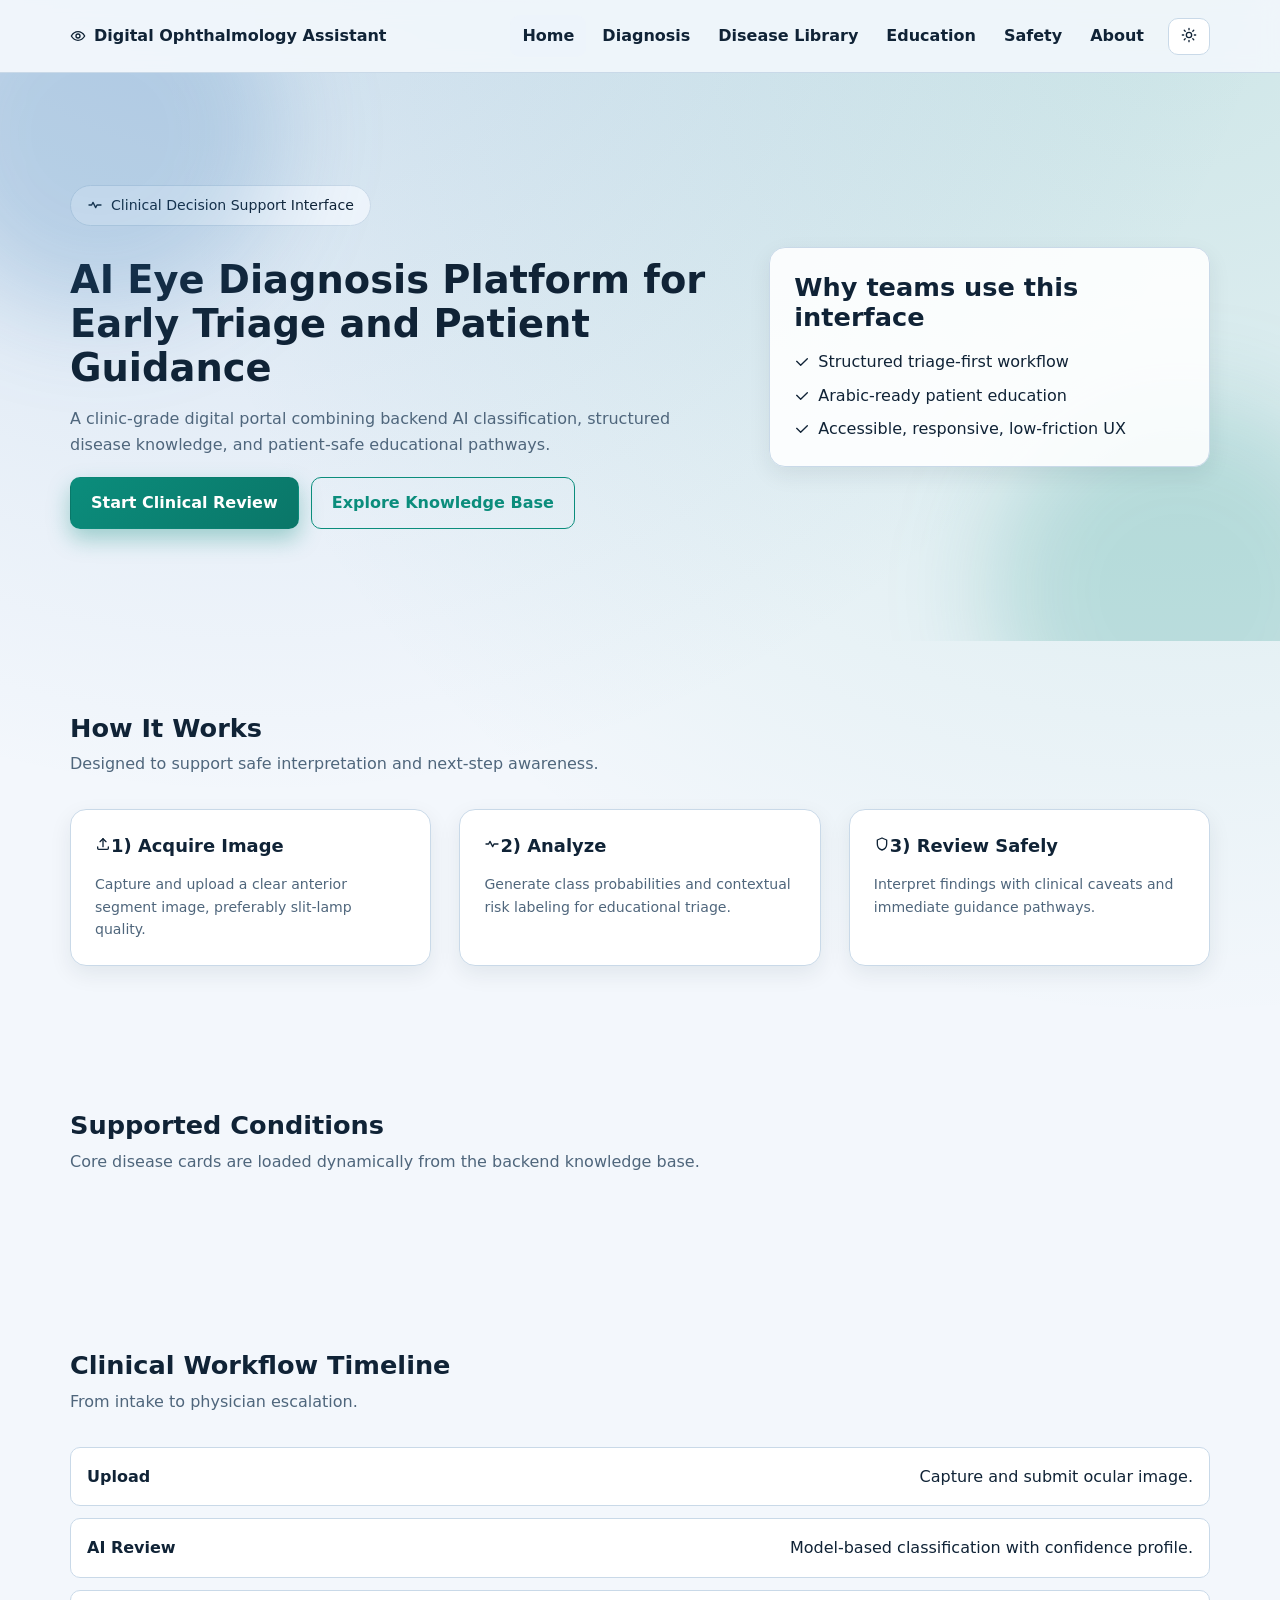
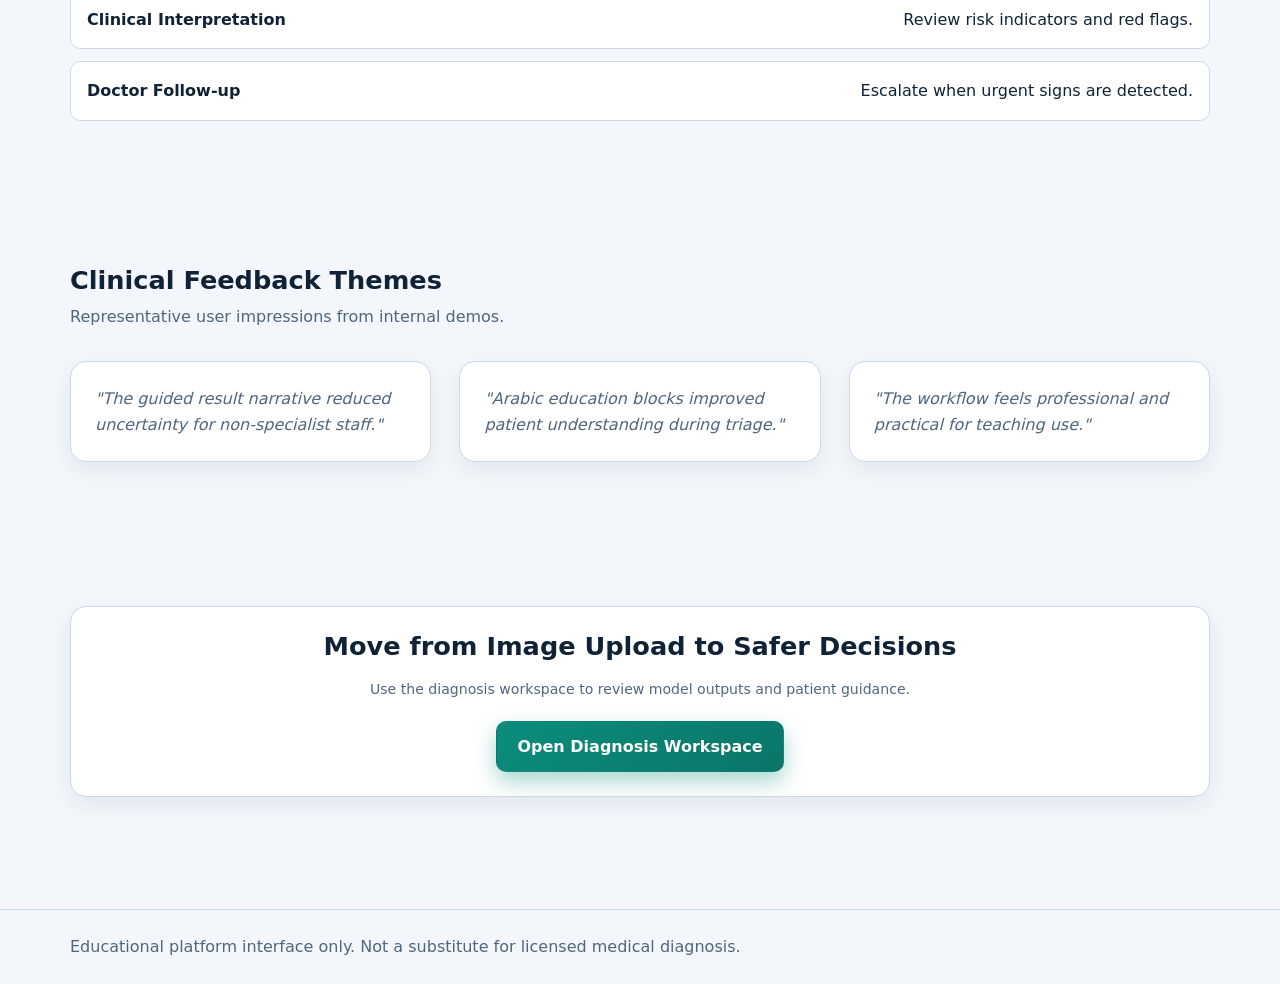
==== frontend/pages/index.html @ 71e02de4 "initial clean backend" ====
﻿<!DOCTYPE html>
<html lang="en" dir="ltr" data-theme="light">
<head>
  <meta charset="UTF-8" />
  <meta name="viewport" content="width=device-width, initial-scale=1.0" />
  <meta name="description" content="Digital Ophthalmology Assistant for anterior eye triage and patient education." />
  <title>Digital Ophthalmology Assistant | Home</title>
  <link rel="stylesheet" href="../styles/styles.css" />
  <script defer src="../assets/icons.js"></script>
  <script defer src="../js/app.js"></script>
</head>
<body data-page="home">
  <a class="skip-link" href="#main-content">Skip to content</a>
  <header class="topbar">
    <div class="container topbar-inner">
      <a class="brand" href="index.html"><span class="icon" data-icon="eye"></span>Digital Ophthalmology Assistant</a>
      <button class="nav-toggle" type="button" aria-expanded="false" aria-controls="site-nav" aria-label="Toggle navigation"><span class="icon" data-icon="settings"></span>Menu</button>
      <nav id="site-nav" class="nav" aria-label="Primary">
        <a href="index.html" aria-current="page">Home</a>
        <a href="diagnose.html">Diagnosis</a>
        <a href="diseases.html">Disease Library</a>
        <a href="education.html">Education</a>
        <a href="safety.html">Safety</a>
        <a href="about.html">About</a>
      </nav>
      <button id="theme-toggle" class="theme-toggle" type="button" aria-label="Toggle theme"><span class="icon theme-icon" data-icon="sun"></span></button>
    </div>
  </header>

  <main id="main-content" class="hidden-overflow">
    <section class="hero reveal reveal-up">
      <div class="hero-blob hero-blob-a" aria-hidden="true"></div>
      <div class="hero-blob hero-blob-b" aria-hidden="true"></div>
      <div class="container hero-grid">
        <div class="stack">
          <p class="eyebrow"><span class="icon" data-icon="activity"></span>Clinical Decision Support Interface</p>
          <h1>AI Eye Diagnosis Platform for Early Triage and Patient Guidance</h1>
          <p class="lead">A clinic-grade digital portal combining backend AI classification, structured disease knowledge, and patient-safe educational pathways.</p>
          <div class="actions">
            <a class="btn btn-primary" href="diagnose.html">Start Clinical Review</a>
            <a class="btn btn-outline" href="diseases.html">Explore Knowledge Base</a>
          </div>
        </div>

        <aside class="card glass stack reveal reveal-scale" aria-label="Platform highlights">
          <h2>Why teams use this interface</h2>
          <ul class="plain-list">
            <li><span class="icon" data-icon="check"></span>Structured triage-first workflow</li>
            <li><span class="icon" data-icon="check"></span>Arabic-ready patient education</li>
            <li><span class="icon" data-icon="check"></span>Accessible, responsive, low-friction UX</li>
          </ul>
        </aside>
      </div>
    </section>

    <section class="section reveal reveal-up">
      <div class="container">
        <div class="section-head">
          <h2>How It Works</h2>
          <p>Designed to support safe interpretation and next-step awareness.</p>
        </div>
        <div class="grid grid-3 stagger">
          <article class="card tilt-card stack">
            <h3><span class="icon" data-icon="upload"></span>1) Acquire Image</h3>
            <p class="small">Capture and upload a clear anterior segment image, preferably slit-lamp quality.</p>
          </article>
          <article class="card tilt-card stack">
            <h3><span class="icon" data-icon="activity"></span>2) Analyze</h3>
            <p class="small">Generate class probabilities and contextual risk labeling for educational triage.</p>
          </article>
          <article class="card tilt-card stack">
            <h3><span class="icon" data-icon="shield"></span>3) Review Safely</h3>
            <p class="small">Interpret findings with clinical caveats and immediate guidance pathways.</p>
          </article>
        </div>
      </div>
    </section>

    <section class="section reveal reveal-up">
      <div class="container">
        <div class="section-head">
          <h2>Supported Conditions</h2>
          <p>Core disease cards are loaded dynamically from the backend knowledge base.</p>
        </div>
        <div id="home-diseases" class="grid grid-4 stagger"></div>
      </div>
    </section>

    <section class="section reveal reveal-left">
      <div class="container">
        <div class="section-head">
          <h2>Clinical Workflow Timeline</h2>
          <p>From intake to physician escalation.</p>
        </div>
        <ol class="timeline">
          <li><strong>Upload</strong><span>Capture and submit ocular image.</span></li>
          <li><strong>AI Review</strong><span>Model-based classification with confidence profile.</span></li>
          <li><strong>Clinical Interpretation</strong><span>Review risk indicators and red flags.</span></li>
          <li><strong>Doctor Follow-up</strong><span>Escalate when urgent signs are detected.</span></li>
        </ol>
      </div>
    </section>

    <section class="section reveal reveal-right">
      <div class="container">
        <div class="section-head">
          <h2>Clinical Feedback Themes</h2>
          <p>Representative user impressions from internal demos.</p>
        </div>
        <div class="grid grid-3 stagger">
          <blockquote class="card quote">"The guided result narrative reduced uncertainty for non-specialist staff."</blockquote>
          <blockquote class="card quote">"Arabic education blocks improved patient understanding during triage."</blockquote>
          <blockquote class="card quote">"The workflow feels professional and practical for teaching use."</blockquote>
        </div>
      </div>
    </section>

    <section class="section reveal reveal-scale">
      <div class="container">
        <div class="card stack" style="text-align:center;">
          <h2>Move from Image Upload to Safer Decisions</h2>
          <p class="small">Use the diagnosis workspace to review model outputs and patient guidance.</p>
          <div class="actions" style="justify-content:center;">
            <a class="btn btn-primary" href="diagnose.html">Open Diagnosis Workspace</a>
          </div>
        </div>
      </div>
    </section>
  </main>

  <button id="back-to-top" class="back-to-top" type="button" aria-label="Back to top"><span class="icon" data-icon="chevron"></span></button>
  <div id="toast-root" class="toast-root" aria-live="polite" aria-atomic="true"></div>
  <footer class="footer"><div class="container"><p>Educational platform interface only. Not a substitute for licensed medical diagnosis.</p></div></footer>
</body>
</html>
---- frontend/styles/styles.css ----
﻿:root {
  --s-1: 4px;
  --s-2: 8px;
  --s-3: 12px;
  --s-4: 16px;
  --s-5: 20px;
  --s-6: 24px;
  --s-7: 32px;
  --s-8: 40px;
  --s-9: 56px;
  --s-10: 72px;

  --bg: #f3f7fc;
  --surface: #ffffff;
  --surface-2: #edf4fb;
  --text: #102336;
  --muted: #4f667c;
  --primary: #0b8d7c;
  --primary-2: #0a7668;
  --accent: #2b71b3;
  --danger: #c3444b;
  --warning: #d7952e;
  --ok: #22985a;
  --border: #c9d9e8;
  --ring: #318dcf;
  --shadow-sm: 0 8px 22px rgba(16, 35, 54, 0.08);
  --shadow: 0 18px 42px rgba(16, 35, 54, 0.14);

  --radius-sm: 10px;
  --radius: 16px;

  --ease: cubic-bezier(.2,.8,.2,1);
  --dur-fast: 140ms;
  --dur: 240ms;
  --dur-slow: 520ms;
}

html[data-theme="dark"] {
  --bg: #0d1824;
  --surface: #142232;
  --surface-2: #1a2f44;
  --text: #ebf4fc;
  --muted: #adc2d6;
  --primary: #44c5b3;
  --primary-2: #2ea896;
  --accent: #84bfff;
  --danger: #ed8288;
  --warning: #f0b353;
  --ok: #56ca86;
  --border: #2b445c;
  --shadow-sm: 0 10px 24px rgba(0, 0, 0, 0.22);
  --shadow: 0 20px 44px rgba(0, 0, 0, 0.36);
}

*,
*::before,
*::after { box-sizing: border-box; }

html,
body { margin: 0; padding: 0; }
html { scroll-behavior: smooth; }

body {
  overflow-x: hidden;
  font-family: ui-sans-serif, system-ui, "Segoe UI", Tahoma, Arial;
  color: var(--text);
  line-height: 1.6;
  background:
    radial-gradient(circle at 20% -10%, rgba(43, 113, 179, 0.2), transparent 35%),
    radial-gradient(circle at 92% 0%, rgba(11, 141, 124, 0.16), transparent 36%),
    var(--bg);
}

img, svg, video, canvas { max-inline-size: 100%; display: block; }
h1, h2, h3, h4, p, ul, ol, blockquote { margin: 0; }
a { color: var(--accent); text-decoration: none; }
a:hover { text-decoration: underline; }

h1 { font-size: clamp(1.9rem, 3vw, 2.9rem); line-height: 1.15; }
h2 { font-size: clamp(1.2rem, 2vw, 1.65rem); line-height: 1.2; }
h3 { font-size: clamp(1.02rem, 1.5vw, 1.12rem); line-height: 1.3; }
small, .small { font-size: 0.88rem; color: var(--muted); }

.rtl { direction: rtl; text-align: right; }
.ltr { direction: ltr; text-align: left; }

.container {
  inline-size: min(1140px, 100% - clamp(var(--s-6), 4vw, var(--s-8)));
  margin-inline: auto;
}

.section { padding-block: clamp(var(--s-8), 7vw, var(--s-10)); }
.stack > * + * { margin-block-start: var(--s-4); }

.grid { display: grid; gap: clamp(var(--s-4), 2.2vw, var(--s-7)); }
.grid-2, .grid-3, .grid-4 { grid-template-columns: 1fr; }

@media (min-width: 520px) and (max-width: 899px) {
  .grid-2, .grid-3, .grid-4 { grid-template-columns: repeat(2, minmax(0, 1fr)); }
}

@media (min-width: 900px) {
  .grid-2 { grid-template-columns: repeat(2, minmax(0, 1fr)); }
  .grid-3 { grid-template-columns: repeat(3, minmax(0, 1fr)); }
  .grid-4 { grid-template-columns: repeat(4, minmax(0, 1fr)); }
}

.topbar {
  position: sticky;
  inset-block-start: 0;
  z-index: 100;
  border-block-end: 1px solid var(--border);
  background: color-mix(in srgb, var(--bg) 88%, transparent);
  backdrop-filter: blur(10px);
}

.topbar-inner {
  min-block-size: 72px;
  display: flex;
  align-items: center;
  gap: var(--s-3);
}

.brand {
  min-inline-size: 0;
  display: inline-flex;
  align-items: center;
  gap: var(--s-2);
  color: var(--text);
  font-weight: 800;
  font-size: clamp(0.9rem, 1.6vw, 1rem);
}

.nav-toggle,
.theme-toggle,
.search,
select {
  border: 1px solid var(--border);
  background: var(--surface);
  color: var(--text);
  border-radius: var(--radius-sm);
}

.nav-toggle,
.theme-toggle {
  cursor: pointer;
  padding-block: var(--s-2);
  padding-inline: var(--s-3);
}

.nav-toggle {
  margin-inline-start: auto;
  display: inline-flex;
  align-items: center;
  gap: var(--s-2);
}

.nav { display: none; }
.nav a {
  color: var(--text);
  font-weight: 600;
  padding-block: var(--s-2);
  padding-inline: var(--s-3);
  border-radius: var(--radius-sm);
}
.nav a[aria-current="page"] { background: var(--surface-2); }

.nav.open {
  display: grid;
  position: absolute;
  inset-block-start: 72px;
  inset-inline-start: var(--s-4);
  inset-inline-end: var(--s-4);
  padding: var(--s-2);
  border: 1px solid var(--border);
  border-radius: var(--radius-sm);
  background: var(--surface);
  box-shadow: var(--shadow);
}

@media (min-width: 900px) {
  .nav-toggle { display: none; }
  .nav {
    margin-inline-start: auto;
    display: flex;
    flex-wrap: wrap;
    gap: var(--s-1);
  }
}

.hero {
  position: relative;
  overflow: clip;
  padding-block: clamp(var(--s-9), 11vw, calc(var(--s-10) + var(--s-8)));
}

.hero-grid {
  display: grid;
  gap: clamp(var(--s-5), 3vw, var(--s-8));
  align-items: center;
}

@media (min-width: 900px) {
  .hero-grid { grid-template-columns: 1.2fr 0.8fr; }
}

.hero-blob {
  position: absolute;
  border-radius: 999px;
  filter: blur(50px);
  pointer-events: none;
  will-change: transform;
}

.hero-blob-a {
  inline-size: min(36vw, 360px);
  aspect-ratio: 1/1;
  inset-inline-start: -80px;
  inset-block-start: -120px;
  background: rgba(43, 113, 179, 0.22);
}

.hero-blob-b {
  inline-size: min(38vw, 380px);
  aspect-ratio: 1/1;
  inset-inline-end: -90px;
  inset-block-end: -140px;
  background: rgba(11, 141, 124, 0.2);
}

.eyebrow {
  display: inline-flex;
  align-items: center;
  gap: var(--s-2);
  padding-block: var(--s-2);
  padding-inline: var(--s-4);
  margin-block-end: var(--s-4);
  border-radius: 999px;
  border: 1px solid var(--border);
  background: var(--surface-2);
  font-size: 0.88rem;
}

.lead { color: var(--muted); max-inline-size: 65ch; }
.section-head {
  display: grid;
  gap: var(--s-2);
  margin-block-end: clamp(var(--s-5), 3vw, var(--s-7));
}
.section-head p { color: var(--muted); }

.card {
  min-inline-size: 0;
  background: var(--surface);
  border: 1px solid var(--border);
  border-radius: var(--radius);
  padding: clamp(var(--s-4), 2vw, var(--s-6));
  box-shadow: var(--shadow-sm);
  transition: transform var(--dur) var(--ease), box-shadow var(--dur) var(--ease), border-color var(--dur-fast) var(--ease), background-color var(--dur-fast) var(--ease);
  transform-style: preserve-3d;
  overflow: hidden;
}

.card:hover {
  box-shadow: var(--shadow);
  border-color: color-mix(in srgb, var(--primary) 28%, var(--border));
}

.glass { background: color-mix(in srgb, var(--surface) 88%, transparent); }
.actions {
  display: flex;
  flex-wrap: wrap;
  gap: var(--s-3);
  margin-block-start: var(--s-5);
}

.btn {
  position: relative;
  overflow: hidden;
  display: inline-flex;
  align-items: center;
  justify-content: center;
  gap: var(--s-2);
  border-radius: var(--radius-sm);
  border: 1px solid transparent;
  font-weight: 700;
  cursor: pointer;
  padding-block: var(--s-3);
  padding-inline: var(--s-5);
  transition: transform var(--dur-fast) var(--ease), box-shadow var(--dur-fast) var(--ease), background-color var(--dur-fast) var(--ease), border-color var(--dur-fast) var(--ease);
}

.btn:hover { transform: translateY(-2px); }
.btn:active { transform: translateY(0); }
.btn:disabled { opacity: 0.5; cursor: not-allowed; }
.btn-primary {
  color: #fff;
  background: linear-gradient(135deg, var(--primary), var(--primary-2));
  box-shadow: 0 10px 22px color-mix(in srgb, var(--primary) 35%, transparent);
}
.btn-primary:hover { box-shadow: 0 15px 28px color-mix(in srgb, var(--primary) 45%, transparent); }
.btn-outline { color: var(--primary); background: transparent; border-color: var(--primary); }
.btn-ghost { color: var(--text); background: var(--surface); border-color: var(--border); }

.ripple {
  position: absolute;
  inline-size: 10px;
  block-size: 10px;
  border-radius: 999px;
  transform: translate(-50%, -50%) scale(0);
  background: rgba(255, 255, 255, 0.45);
  animation: ripple var(--dur-slow) ease-out forwards;
}

.dropzone {
  border: 2px dashed var(--border);
  border-radius: var(--radius-sm);
  background: var(--surface-2);
  text-align: center;
  padding: clamp(var(--s-5), 2.5vw, var(--s-7));
  display: grid;
  gap: var(--s-2);
  cursor: pointer;
  transition: border-color var(--dur-fast) var(--ease), background-color var(--dur-fast) var(--ease), transform var(--dur-fast) var(--ease);
}

.dropzone.dragover {
  border-color: var(--primary);
  transform: translateY(-2px);
  background: color-mix(in srgb, var(--primary) 10%, var(--surface-2));
}

.preview-box {
  min-block-size: 220px;
  border: 1px dashed var(--border);
  border-radius: var(--radius-sm);
  background: var(--surface-2);
  display: grid;
  place-items: center;
  padding: var(--s-4);
  cursor: zoom-in;
  overflow: hidden;
}

.preview-box img { inline-size: 100%; block-size: 100%; object-fit: cover; }
.inline-msg { min-block-size: 1.3rem; font-size: 0.9rem; color: var(--muted); }

.diagnose-layout { display: grid; gap: clamp(var(--s-5), 2.5vw, var(--s-7)); }
@media (min-width: 900px) { .diagnose-layout { grid-template-columns: 1fr 1fr; } }

.status {
  display: inline-flex;
  align-items: center;
  gap: var(--s-2);
  padding-block: var(--s-2);
  padding-inline: var(--s-4);
  border-radius: 999px;
  border: 1px solid var(--border);
  background: var(--surface-2);
}

.dot { inline-size: 10px; block-size: 10px; border-radius: 999px; background: var(--muted); }
.status.loading .dot { background: var(--warning); }
.status.done .dot { background: var(--ok); }
.status.error .dot { background: var(--danger); }

.loading-line {
  margin-block-start: var(--s-3);
  block-size: 4px;
  border-radius: 999px;
  background: var(--surface-2);
  overflow: hidden;
}

.loading-line span {
  display: block;
  inline-size: 30%;
  block-size: 100%;
  background: linear-gradient(90deg, transparent, var(--accent), transparent);
  animation: scan 1s linear infinite;
}

.result-header { display: flex; flex-wrap: wrap; gap: var(--s-2); margin-block-end: var(--s-4); }
.badge {
  display: inline-flex;
  align-items: center;
  gap: var(--s-2);
  border: 1px solid var(--border);
  border-radius: 999px;
  padding-block: var(--s-1);
  padding-inline: var(--s-3);
  background: var(--surface-2);
  font-size: 0.85rem;
}

.badge.high { color: var(--danger); border-color: color-mix(in srgb, var(--danger) 40%, var(--border)); }
.badge.moderate { color: var(--warning); border-color: color-mix(in srgb, var(--warning) 40%, var(--border)); }
.badge.low { color: var(--ok); border-color: color-mix(in srgb, var(--ok) 40%, var(--border)); }

.result-grid { display: grid; gap: var(--s-3); margin-block: var(--s-4); }
@media (min-width: 900px) { .result-grid { grid-template-columns: 1fr 1fr; } }

.divider { block-size: 1px; background: var(--border); margin-block: var(--s-4); }

.rtl-box {
  border: 1px solid var(--border);
  border-radius: var(--radius-sm);
  background: color-mix(in srgb, var(--surface-2) 56%, var(--surface));
  padding: var(--s-4);
  overflow-wrap: anywhere;
  word-break: break-word;
}

.rtl-box.warning { border-color: color-mix(in srgb, var(--danger) 45%, var(--border)); }

.bars { display: grid; gap: var(--s-2); margin-block-start: var(--s-4); }
.bar-row { display: grid; gap: var(--s-1); }
.bar-label { display: flex; justify-content: space-between; gap: var(--s-3); font-size: 0.9rem; }
.bar-track { block-size: 10px; border-radius: 999px; background: var(--surface-2); overflow: hidden; }
.bar-fill { inline-size: 0; block-size: 100%; background: linear-gradient(90deg, var(--accent), var(--primary)); transition: inline-size var(--dur-slow) var(--ease); }

.accordion-item { border: 1px solid var(--border); border-radius: var(--radius-sm); overflow: hidden; margin-block-start: var(--s-2); }
.accordion-trigger {
  inline-size: 100%;
  border: 0;
  background: var(--surface);
  color: var(--text);
  padding-block: var(--s-3);
  padding-inline: var(--s-4);
  text-align: left;
  font-weight: 700;
  display: flex;
  align-items: center;
  justify-content: space-between;
  cursor: pointer;
}

html[dir="rtl"] .accordion-trigger { text-align: right; }
.accordion-trigger .icon { transition: transform var(--dur-fast) var(--ease); }
.accordion-trigger[aria-expanded="true"] .icon { transform: rotate(180deg); }
.accordion-panel { max-block-size: 0; overflow: hidden; background: var(--surface-2); transition: max-block-size var(--dur) var(--ease); }
.accordion-panel-inner { padding-block: var(--s-3); padding-inline: var(--s-4); }
.api-json {
  margin: 0;
  padding: var(--s-3);
  border: 1px solid var(--border);
  border-radius: 8px;
  background: var(--surface);
  color: var(--text);
  font-size: 0.85rem;
  line-height: 1.45;
  white-space: pre-wrap;
  overflow-wrap: anywhere;
}

.library-layout { display: grid; gap: clamp(var(--s-4), 2.5vw, var(--s-7)); }
.sticky-card { position: static; height: fit-content; }
@media (min-width: 900px) {
  .library-layout { grid-template-columns: minmax(240px, 300px) 1fr; align-items: start; }
  .sticky-card { position: sticky; inset-block-start: 90px; }
}

.search { inline-size: 100%; padding-block: var(--s-3); padding-inline: var(--s-4); }
.tabs {
  display: flex;
  flex-wrap: wrap;
  gap: var(--s-2);
}
.tab-btn {
  border: 1px solid var(--border);
  background: var(--surface);
  color: var(--text);
  border-radius: 999px;
  padding-block: var(--s-2);
  padding-inline: var(--s-3);
  cursor: pointer;
  font-weight: 600;
}
.tab-btn.active {
  background: var(--surface-2);
  border-color: var(--primary);
  color: var(--primary);
}
.side-nav { display: grid; gap: var(--s-1); }
.side-nav a {
  color: var(--text);
  border-radius: var(--radius-sm);
  padding-block: var(--s-2);
  padding-inline: var(--s-3);
  border: 1px solid transparent;
}
.side-nav a:hover,
.side-nav a:focus-visible {
  text-decoration: none;
  background: var(--surface-2);
  border-color: var(--border);
}

.warning-banner {
  display: grid;
  grid-template-columns: auto 1fr;
  align-items: start;
  gap: var(--s-3);
  border-radius: var(--radius);
  border: 1px solid color-mix(in srgb, var(--danger) 45%, var(--border));
  background: color-mix(in srgb, var(--danger) 12%, var(--surface));
  padding: var(--s-5);
  margin-block-end: var(--s-5);
}

.timeline { list-style: none; display: grid; gap: var(--s-3); padding: 0; }
.timeline li {
  border: 1px solid var(--border);
  border-radius: var(--radius-sm);
  background: var(--surface);
  padding: var(--s-4);
  display: flex;
  justify-content: space-between;
  gap: var(--s-4);
  flex-wrap: wrap;
}

.plain-list { list-style: none; padding: 0; display: grid; gap: var(--s-2); }
.plain-list li { display: flex; align-items: center; gap: var(--s-2); }
.page-list { padding-inline-start: 20px; }
.quote { font-style: italic; color: var(--muted); }

.history-list,
.history-grid { list-style: none; padding: 0; display: grid; gap: var(--s-2); }

.history-item {
  border: 1px solid var(--border);
  border-radius: var(--radius-sm);
  background: var(--surface-2);
  padding: var(--s-3);
  display: flex;
  justify-content: space-between;
  gap: var(--s-3);
  flex-wrap: wrap;
}

.history-entry {
  border: 1px solid var(--border);
  border-radius: var(--radius-sm);
  background: var(--surface-2);
  padding: var(--s-3);
  display: grid;
  grid-template-columns: 64px 1fr auto;
  gap: var(--s-3);
  align-items: center;
}

.history-entry img { inline-size: 64px; block-size: 64px; border-radius: 8px; object-fit: cover; }
.history-placeholder {
  inline-size: 64px;
  block-size: 64px;
  border-radius: 8px;
  display: grid;
  place-items: center;
  background: var(--surface);
  border: 1px solid var(--border);
  font-weight: 800;
  font-size: 1.2rem;
}
@media (max-width: 519px) { .history-entry { grid-template-columns: 1fr; } }
.history-filters { display: flex; flex-wrap: wrap; align-items: center; gap: var(--s-3); margin-block-end: var(--s-3); }
.admin-form {
  display: grid;
  gap: var(--s-3);
}
.admin-form input {
  inline-size: 100%;
  border: 1px solid var(--border);
  background: var(--surface);
  color: var(--text);
  border-radius: var(--radius-sm);
  padding-block: var(--s-3);
  padding-inline: var(--s-4);
}

.lightbox {
  position: fixed;
  inset: 0;
  z-index: 120;
  background: rgba(10, 14, 20, 0.82);
  display: grid;
  place-items: center;
  padding: var(--s-4);
}

.lightbox img {
  max-inline-size: min(960px, 95vw);
  max-block-size: 84vh;
  border-radius: var(--radius-sm);
  border: 1px solid rgba(255, 255, 255, 0.2);
}

.lightbox .btn {
  position: absolute;
  inset-inline-end: var(--s-4);
  inset-block-start: var(--s-4);
}

.skeleton {
  border-radius: 8px;
  background: linear-gradient(90deg, var(--surface-2) 25%, color-mix(in srgb, var(--surface-2) 55%, #fff) 50%, var(--surface-2) 75%);
  background-size: 200% 100%;
  animation: shimmer 1.2s linear infinite;
  margin-block-start: var(--s-2);
}

.sk-line { block-size: 12px; }
.sk-pill { block-size: 26px; inline-size: min(210px, 60%); }
.hidden { display: none !important; }

.icon { inline-size: 1rem; block-size: 1rem; display: inline-flex; flex: 0 0 auto; }
.icon svg { inline-size: 100%; block-size: 100%; }
.icon-lg { inline-size: 1.5rem; block-size: 1.5rem; }

.toast-root {
  position: fixed;
  inset-inline-end: var(--s-4);
  inset-block-end: var(--s-4);
  z-index: 140;
  display: grid;
  gap: var(--s-2);
}

.toast {
  min-inline-size: min(300px, 90vw);
  max-inline-size: 360px;
  border-radius: var(--radius-sm);
  border: 1px solid var(--border);
  border-inline-start: 4px solid var(--accent);
  background: var(--surface);
  color: var(--text);
  box-shadow: var(--shadow);
  padding: var(--s-3);
  display: flex;
  gap: var(--s-2);
  animation: toastIn var(--dur) var(--ease);
}

.toast.info { border-inline-start-color: var(--accent); }
.toast.success { border-inline-start-color: var(--ok); }
.toast.error { border-inline-start-color: var(--danger); }

.back-to-top {
  position: fixed;
  inset-inline-end: var(--s-4);
  inset-block-end: var(--s-10);
  inline-size: 44px;
  block-size: 44px;
  border-radius: 999px;
  border: 1px solid var(--border);
  background: var(--surface);
  color: var(--text);
  box-shadow: var(--shadow-sm);
  display: grid;
  place-items: center;
  opacity: 0;
  pointer-events: none;
  transform: translateY(var(--s-2));
  transition: opacity var(--dur-fast) var(--ease), transform var(--dur-fast) var(--ease);
}

.back-to-top.show { opacity: 1; transform: translateY(0); pointer-events: auto; }
.back-to-top .icon { transform: rotate(180deg); }

.footer {
  margin-block-start: var(--s-8);
  border-block-start: 1px solid var(--border);
  color: var(--muted);
  padding-block: var(--s-6);
}

.skip-link {
  position: absolute;
  inset-inline-start: -999px;
  inset-block-start: 0;
  border-radius: 8px;
  padding-block: var(--s-2);
  padding-inline: var(--s-3);
  background: var(--primary);
  color: #fff;
}

.skip-link:focus {
  inset-inline-start: var(--s-4);
  inset-block-start: var(--s-4);
  z-index: 200;
}

button:focus-visible,
a:focus-visible,
input:focus-visible,
select:focus-visible,
textarea:focus-visible,
.dropzone:focus-visible,
.preview-box:focus-visible,
.accordion-trigger:focus-visible {
  outline: 3px solid var(--ring);
  outline-offset: 2px;
}

.reveal {
  opacity: 0;
  transform: translate3d(0, 0, 0);
  transition: opacity var(--dur-slow) var(--ease), transform var(--dur-slow) var(--ease);
}

.reveal-up { transform: translate3d(0, 16px, 0); }
.reveal-left { transform: translateX(-20px); }
.reveal-right { transform: translateX(20px); }
.reveal-scale { transform: scale(0.97); }

html[dir="rtl"] .reveal-left { transform: translateX(20px); }
html[dir="rtl"] .reveal-right { transform: translateX(-20px); }

.reveal.in-view { opacity: 1; transform: translate3d(0, 0, 0) scale(1); }

.stagger > * {
  opacity: 0;
  transform: translate3d(0, 12px, 0);
  transition: opacity var(--dur-slow) var(--ease), transform var(--dur-slow) var(--ease);
}

.stagger.in-view > * { opacity: 1; transform: translate3d(0, 0, 0); }

.hidden-overflow { overflow-x: clip; }

@keyframes shimmer {
  from { background-position: 200% 0; }
  to { background-position: -200% 0; }
}
@keyframes scan {
  from { transform: translateX(-120%); }
  to { transform: translateX(420%); }
}
@keyframes ripple {
  to { transform: translate(-50%, -50%) scale(26); opacity: 0; }
}
@keyframes toastIn {
  from { opacity: 0; transform: translateY(10px); }
  to { opacity: 1; transform: translateY(0); }
}

@media (prefers-reduced-motion: reduce) {
  html { scroll-behavior: auto; }
  *, *::before, *::after { animation: none !important; transition: none !important; }
  .reveal,
  .stagger > * { opacity: 1 !important; transform: none !important; }
}
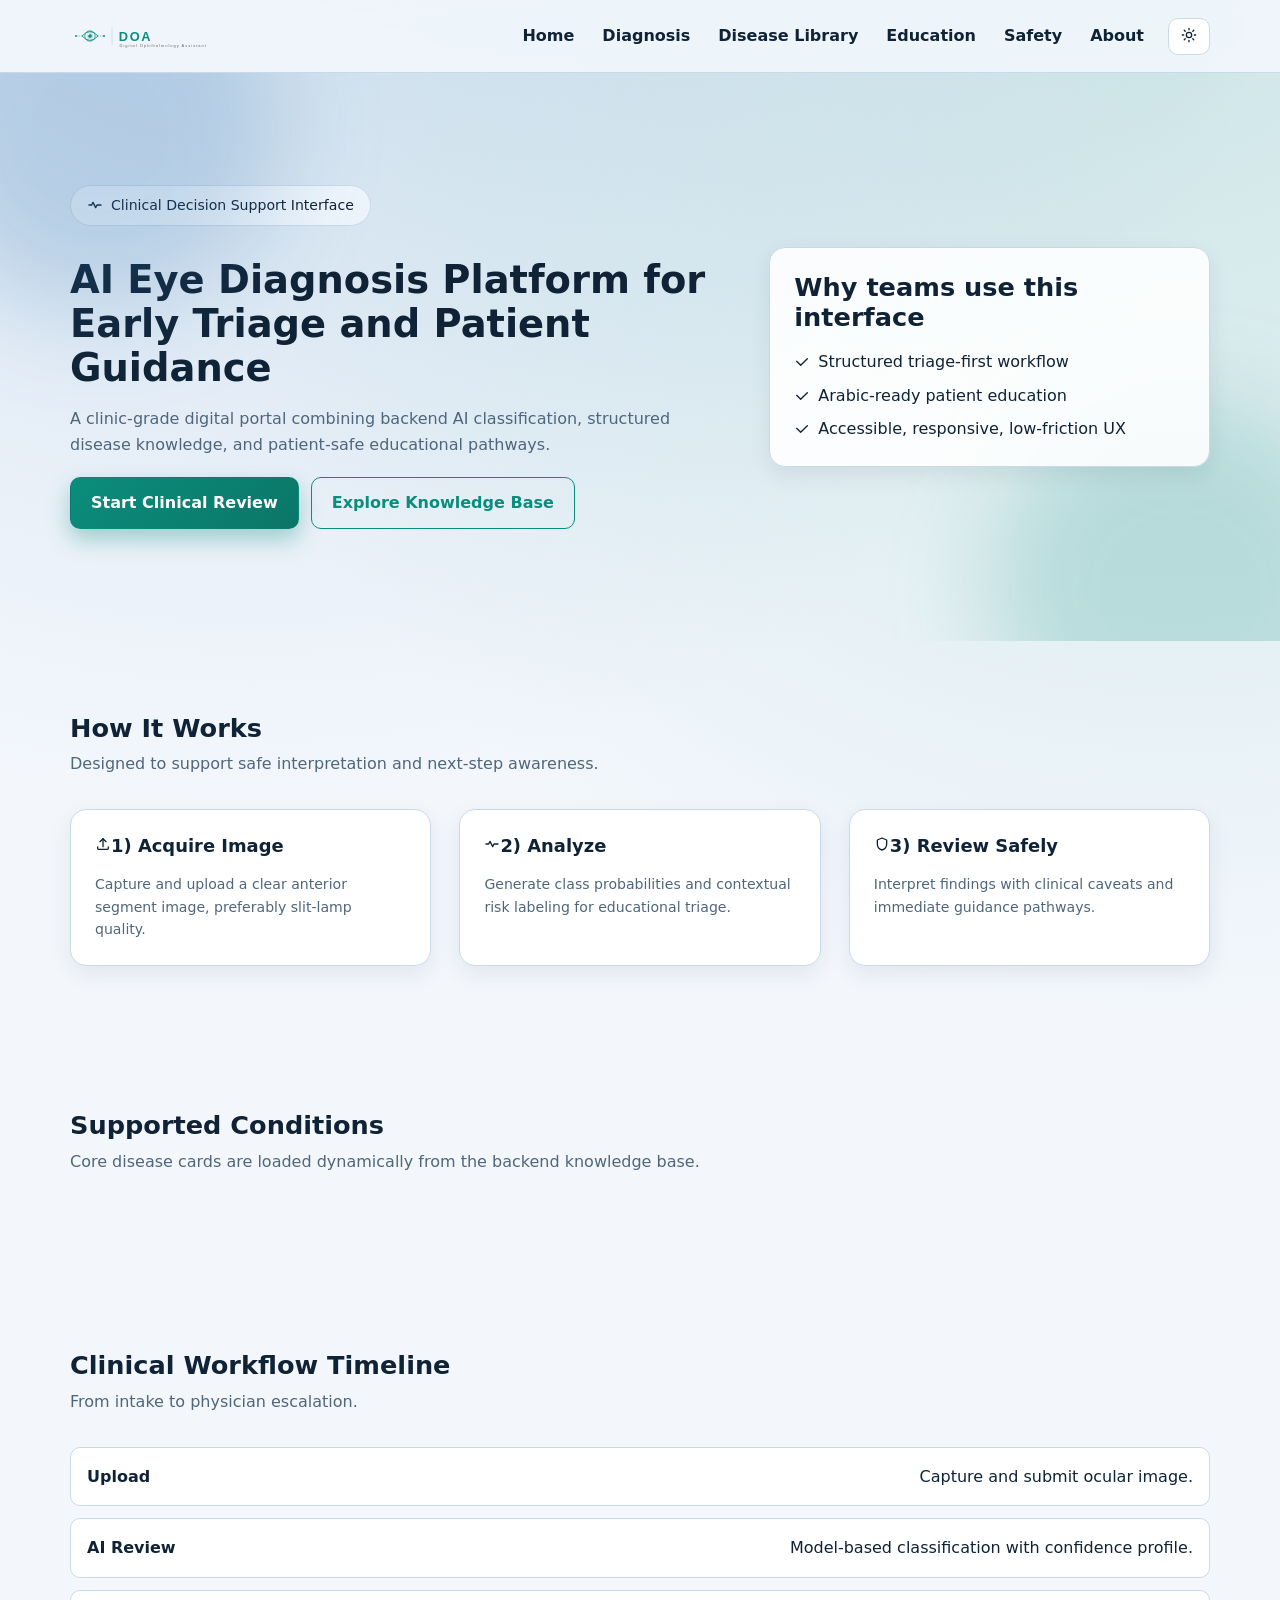
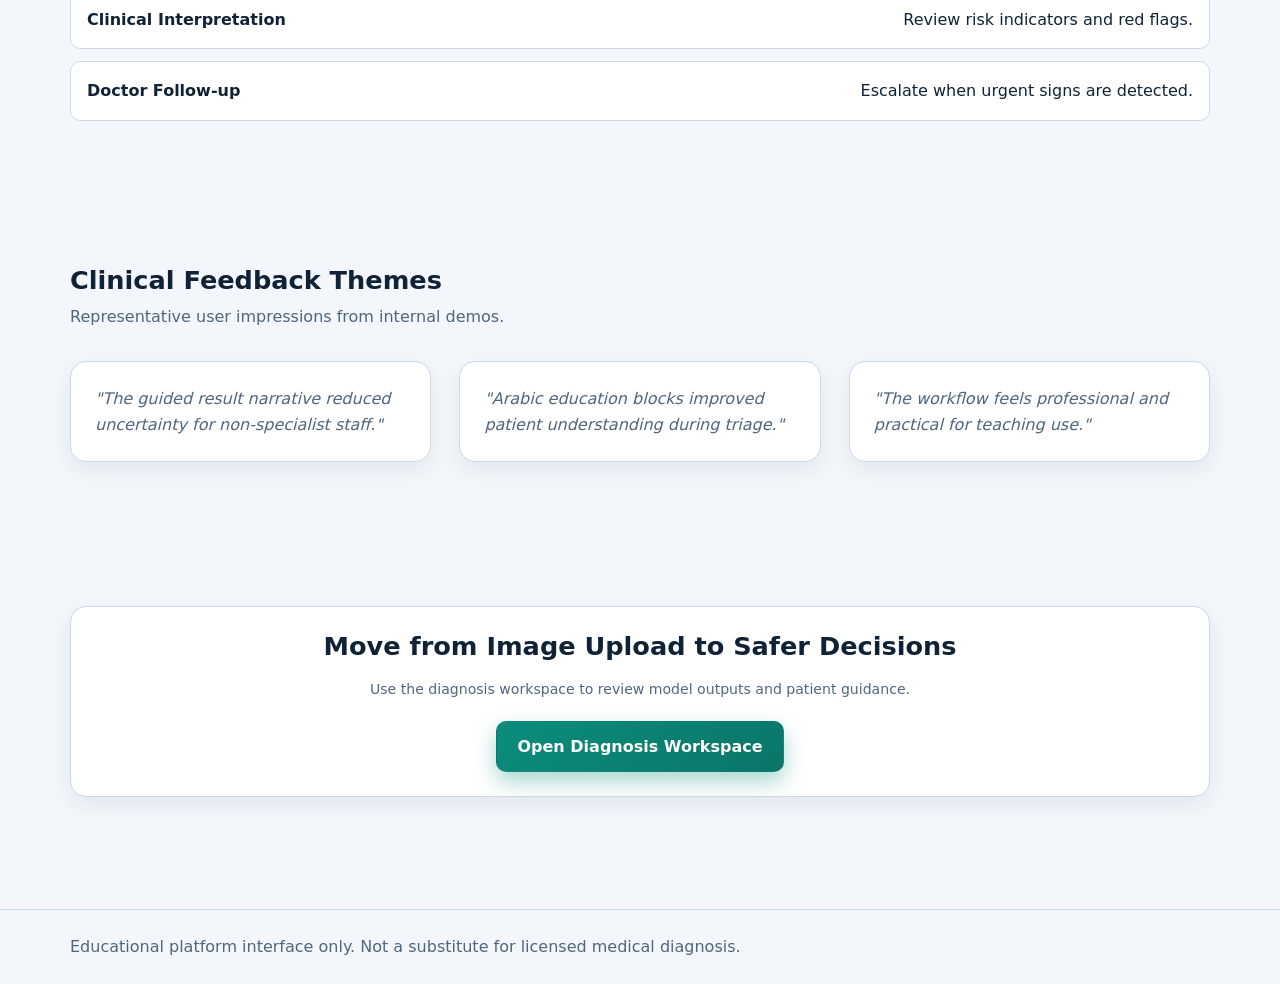
==== commit 13d2a7c8: "Refactor backend model handling and enhance prediction functionality - Updated model filename in con" ====
--- a/frontend/pages/index.html
+++ b/frontend/pages/index.html
@@ -13,7 +13,7 @@
   <a class="skip-link" href="#main-content">Skip to content</a>
   <header class="topbar">
     <div class="container topbar-inner">
-      <a class="brand" href="index.html"><span class="icon" data-icon="eye"></span>Digital Ophthalmology Assistant</a>
+      <a class="brand" href="index.html"><img src="../assets/doa_header_logo.svg" alt="Digital Ophthalmology Assistant" class="brand-logo" /></a>
       <button class="nav-toggle" type="button" aria-expanded="false" aria-controls="site-nav" aria-label="Toggle navigation"><span class="icon" data-icon="settings"></span>Menu</button>
       <nav id="site-nav" class="nav" aria-label="Primary">
         <a href="index.html" aria-current="page">Home</a>
--- a/frontend/styles/styles.css
+++ b/frontend/styles/styles.css
@@ -131,6 +131,12 @@
   font-size: clamp(0.9rem, 1.6vw, 1rem);
 }
 
+.brand-logo {
+  height: 40px;
+  width: auto;
+  object-fit: contain;
+}
+
 .nav-toggle,
 .theme-toggle,
 .search,
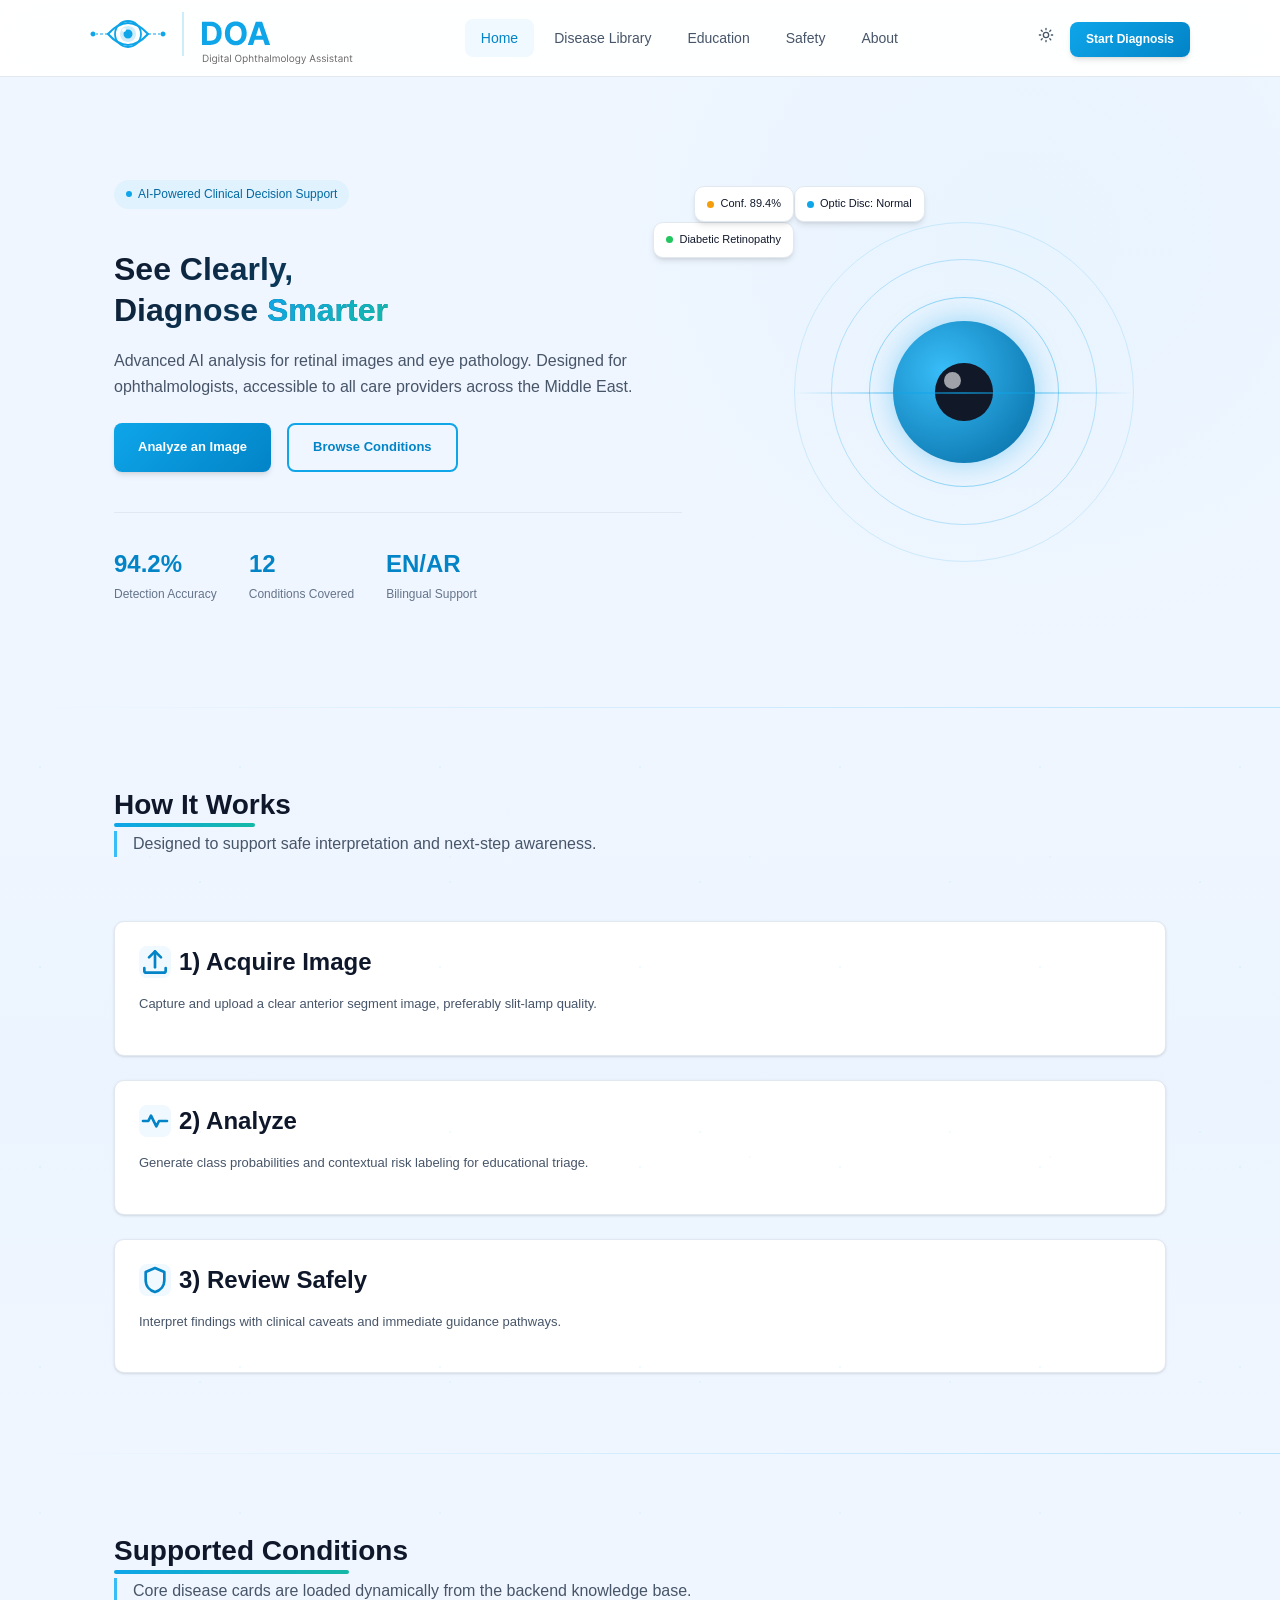
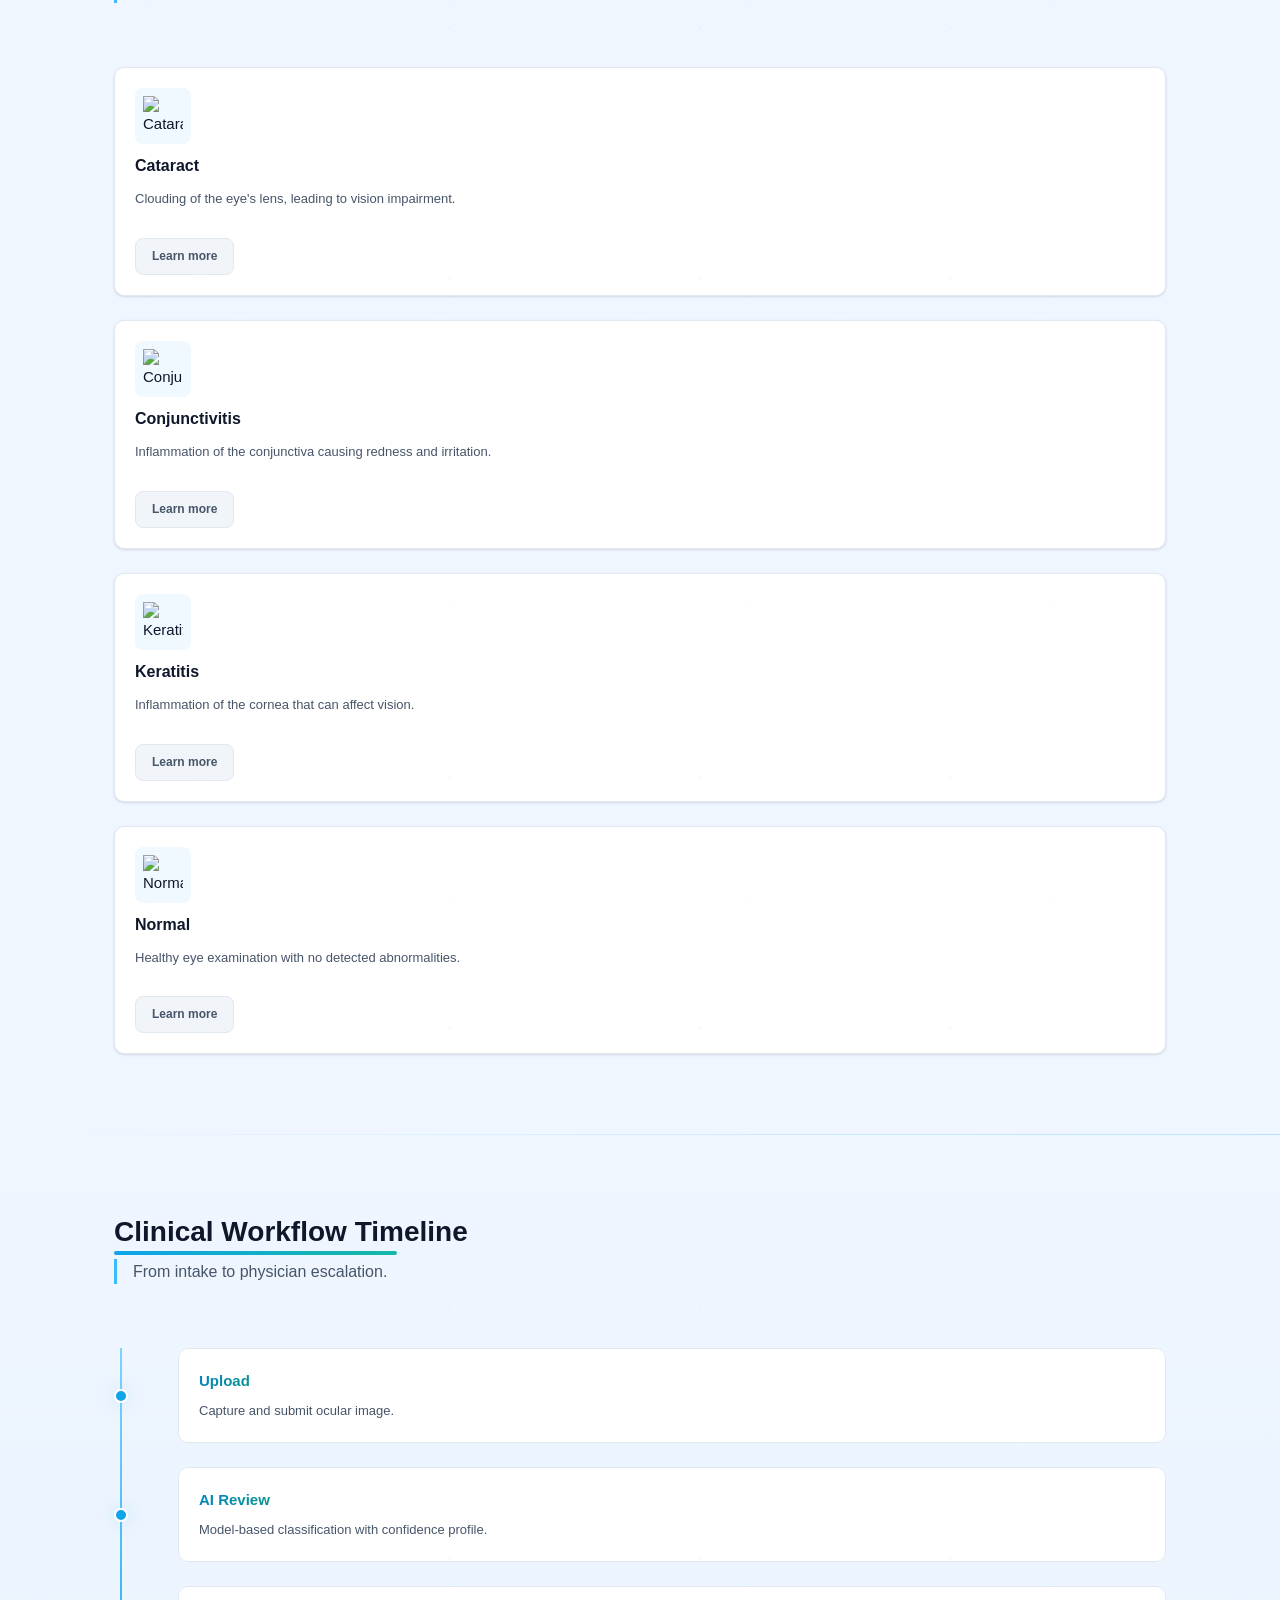
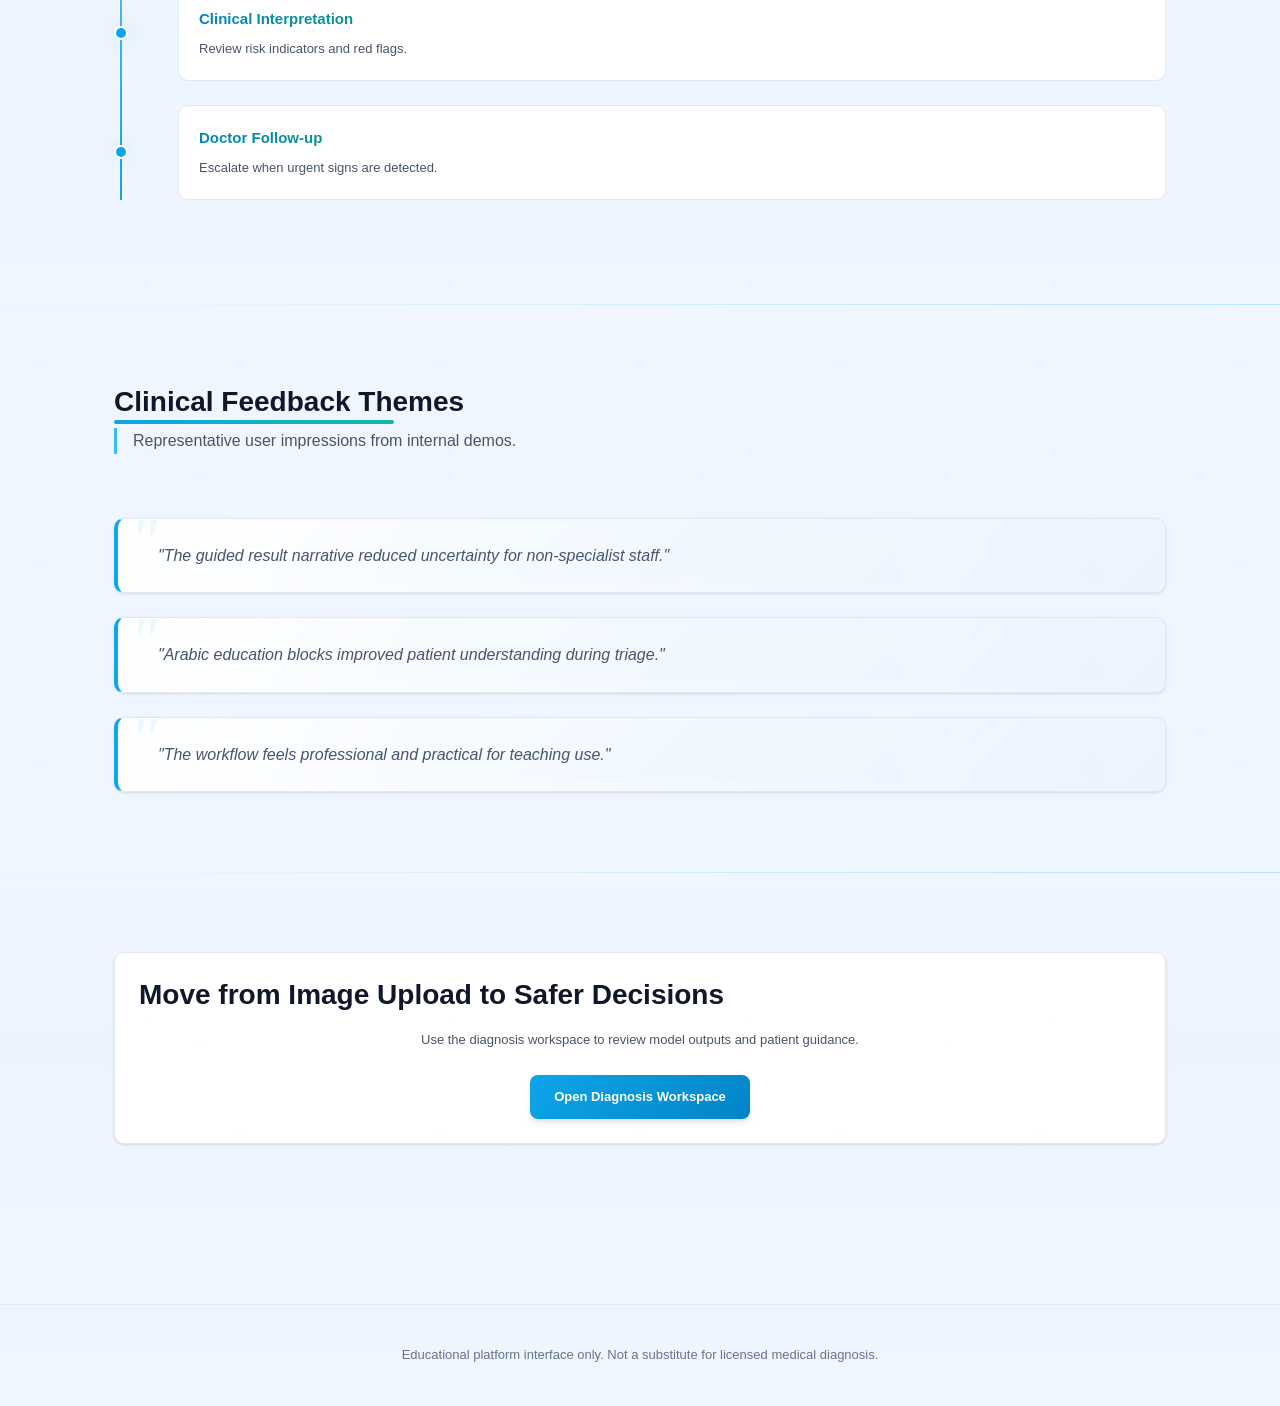
==== commit 31242243: "Remove audit and migration summary documents; update frontend pages for improved navigation and user" ====
--- a/frontend/pages/index.html
+++ b/frontend/pages/index.html
@@ -5,6 +5,9 @@
   <meta name="viewport" content="width=device-width, initial-scale=1.0" />
   <meta name="description" content="Digital Ophthalmology Assistant for anterior eye triage and patient education." />
   <title>Digital Ophthalmology Assistant | Home</title>
+  <link rel="preconnect" href="https://fonts.googleapis.com">
+  <link rel="preconnect" href="https://fonts.gstatic.com" crossorigin>
+  <link href="https://fonts.googleapis.com/css2?family=Noto+Sans:wght@300;400;500;600;700;800&display=swap" rel="stylesheet">
   <link rel="stylesheet" href="../styles/styles.css" />
   <script defer src="../assets/icons.js"></script>
   <script defer src="../js/app.js"></script>
@@ -14,41 +17,62 @@
   <header class="topbar">
     <div class="container topbar-inner">
       <a class="brand" href="index.html"><img src="../assets/doa_header_logo.svg" alt="Digital Ophthalmology Assistant" class="brand-logo" /></a>
-      <button class="nav-toggle" type="button" aria-expanded="false" aria-controls="site-nav" aria-label="Toggle navigation"><span class="icon" data-icon="settings"></span>Menu</button>
+      <!-- <button class="nav-toggle" type="button" aria-expanded="false" aria-controls="site-nav" aria-label="Toggle navigation"><span class="icon" data-icon="settings"></span>Menu</button> -->
       <nav id="site-nav" class="nav" aria-label="Primary">
         <a href="index.html" aria-current="page">Home</a>
-        <a href="diagnose.html">Diagnosis</a>
         <a href="diseases.html">Disease Library</a>
         <a href="education.html">Education</a>
         <a href="safety.html">Safety</a>
         <a href="about.html">About</a>
       </nav>
-      <button id="theme-toggle" class="theme-toggle" type="button" aria-label="Toggle theme"><span class="icon theme-icon" data-icon="sun"></span></button>
+      <div>
+        <button id="theme-toggle" class="theme-toggle" type="button" aria-label="Toggle theme"><span class="icon theme-icon" data-icon="sun"></span></button>
+        <a class="btn btn-primary btn-sm header-btn"   href="diagnose.html">
+          Start Diagnosis
+        </a>
+      </div>
     </div>
   </header>
 
   <main id="main-content" class="hidden-overflow">
     <section class="hero reveal reveal-up">
-      <div class="hero-blob hero-blob-a" aria-hidden="true"></div>
-      <div class="hero-blob hero-blob-b" aria-hidden="true"></div>
       <div class="container hero-grid">
         <div class="stack">
-          <p class="eyebrow"><span class="icon" data-icon="activity"></span>Clinical Decision Support Interface</p>
-          <h1>AI Eye Diagnosis Platform for Early Triage and Patient Guidance</h1>
-          <p class="lead">A clinic-grade digital portal combining backend AI classification, structured disease knowledge, and patient-safe educational pathways.</p>
+          <div class="hero-tag"><span></span> AI-Powered Clinical Decision Support</div>
+          <h1>See Clearly,<br>Diagnose <em>Smarter</em></h1>
+          <p class="lead">Advanced AI analysis for retinal images and eye pathology. Designed for ophthalmologists, accessible to all care providers across the Middle East.</p>
           <div class="actions">
-            <a class="btn btn-primary" href="diagnose.html">Start Clinical Review</a>
-            <a class="btn btn-outline" href="diseases.html">Explore Knowledge Base</a>
+            <a class="btn btn-primary btn-md" href="diagnose.html">
+              Analyze an Image
+            </a>
+            <a class="btn btn-outline btn-md" href="diseases.html">
+              Browse Conditions
+            </a>
+          </div>
+          <div class="hero-stats">
+            <div class="stat-item"><div class="stat-num">94.2%</div><div class="stat-label">Detection Accuracy</div></div>
+            <div class="stat-item"><div class="stat-num">12</div><div class="stat-label">Conditions Covered</div></div>
+            <div class="stat-item"><div class="stat-num">EN/AR</div><div class="stat-label">Bilingual Support</div></div>
           </div>
         </div>
 
-        <aside class="card glass stack reveal reveal-scale" aria-label="Platform highlights">
-          <h2>Why teams use this interface</h2>
-          <ul class="plain-list">
-            <li><span class="icon" data-icon="check"></span>Structured triage-first workflow</li>
-            <li><span class="icon" data-icon="check"></span>Arabic-ready patient education</li>
-            <li><span class="icon" data-icon="check"></span>Accessible, responsive, low-friction UX</li>
-          </ul>
+        <aside class="stack reveal reveal-scale" aria-label="Medical illustration">
+          <div class="hero-visual">
+            <div class="eye-container">
+              <div class="eye-ring ring-1"></div>
+              <div class="eye-ring ring-2"></div>
+              <div class="eye-ring ring-3"></div>
+              <div class="eye-core">
+                <div class="eye-pupil"></div>
+              </div>
+              <div class="scan-line"></div>
+              <div class="ai-badges">
+                <div class="ai-badge badge-1"><div class="dot" style="background:var(--success-500)"></div>Diabetic Retinopathy</div>
+                <div class="ai-badge badge-2"><div class="dot" style="background:var(--primary-500)"></div>Optic Disc: Normal</div>
+                <div class="ai-badge badge-3"><div class="dot" style="background:var(--warning-500)"></div>Conf. 89.4%</div>
+              </div>
+            </div>
+          </div>
         </aside>
       </div>
     </section>
--- a/frontend/styles/styles.css
+++ b/frontend/styles/styles.css
@@ -1,759 +1,3008 @@
-﻿:root {
-  --s-1: 4px;
-  --s-2: 8px;
-  --s-3: 12px;
-  --s-4: 16px;
-  --s-5: 20px;
-  --s-6: 24px;
-  --s-7: 32px;
-  --s-8: 40px;
-  --s-9: 56px;
-  --s-10: 72px;
-
-  --bg: #f3f7fc;
-  --surface: #ffffff;
-  --surface-2: #edf4fb;
-  --text: #102336;
-  --muted: #4f667c;
-  --primary: #0b8d7c;
-  --primary-2: #0a7668;
-  --accent: #2b71b3;
-  --danger: #c3444b;
-  --warning: #d7952e;
-  --ok: #22985a;
-  --border: #c9d9e8;
-  --ring: #318dcf;
-  --shadow-sm: 0 8px 22px rgba(16, 35, 54, 0.08);
-  --shadow: 0 18px 42px rgba(16, 35, 54, 0.14);
-
-  --radius-sm: 10px;
-  --radius: 16px;
-
-  --ease: cubic-bezier(.2,.8,.2,1);
-  --dur-fast: 140ms;
-  --dur: 240ms;
-  --dur-slow: 520ms;
-}
-
+﻿/* ============================================
+   DIGITAL OPHTHALMOLOGY ASSISTANT - MODERN DESIGN SYSTEM
+   Clean, Professional Medical Interface with Advanced Animations
+   ============================================ */
+
+/* ============================================
+   1. DESIGN TOKENS - Modern Medical Theme
+   ============================================ */
+:root {
+  /* Primary Sky Blue */
+  --sky: #0ea5e9;
+  --sky-dark: #0284c7;
+  --sky-light: #38bdf8;
+  --teal: #14b8a6;
+  --teal-dark: #0d9488;
+
+  /* Background */
+  --bg: #f0f6ff;
+  --white: #ffffff;
+
+  /* Slate Colors */
+  --slate: #0f172a;
+  --slate-mid: #334155;
+  --slate-light: #64748b;
+  --border: #e2e8f0;
+
+  /* Semantic */
+  --success: #22c55e;
+  --warn: #f59e0b;
+  --danger: #ef4444;
+
+  /* Spacing Scale - 4px base */
+  --space-1: 4px;
+  --space-2: 8px;
+  --space-3: 12px;
+  --space-4: 16px;
+  --space-5: 20px;
+  --space-6: 24px;
+  --space-7: 32px;
+  --space-8: 40px;
+  --space-9: 48px;
+  --space-10: 64px;
+  --space-12: 80px;
+
+  /* Typography Scale */
+  --text-xs: 0.75rem;    /* 12px */
+  --text-sm: 0.8125rem;  /* 13px */
+  --text-base: 0.9375rem;/* 15px */
+  --text-lg: 1rem;       /* 16px */
+  --text-xl: 1.125rem;   /* 18px */
+  --text-2xl: 1.25rem;   /* 20px */
+  --text-3xl: 1.5rem;    /* 24px */
+  --text-4xl: 1.75rem;   /* 28px */
+  --text-5xl: 2rem;      /* 32px */
+  --text-display: 2.5rem;/* 40px */
+
+  /* Font Weights */
+  --font-light: 300;
+  --font-normal: 400;
+  --font-medium: 500;
+  --font-semibold: 600;
+  --font-bold: 700;
+  --font-extrabold: 800;
+
+  /* Legacy Color System (for compatibility) */
+  --primary-50: #f0f9ff;
+  --primary-100: #e0f2fe;
+  --primary-200: #bae6fd;
+  --primary-300: #7dd3fc;
+  --primary-400: #38bdf8;
+  --primary-500: #0ea5e9;
+  --primary-600: #0284c7;
+  --primary-700: #0369a1;
+  --primary-800: #075985;
+  --primary-900: #0c4a6e;
+
+  --accent-50: #f0fdfa;
+  --accent-100: #ccfbf1;
+  --accent-200: #99f6e4;
+  --accent-300: #5eead4;
+  --accent-400: #2dd4bf;
+  --accent-500: #14b8a6;
+  --accent-600: #0d9488;
+  --accent-700: #0f766e;
+  --accent-800: #115e59;
+  --accent-900: #134e4a;
+
+  --success-50: #f0fdf4;
+  --success-500: #22c55e;
+  --success-600: #16a34a;
+  --success-700: #15803d;
+
+  --warning-50: #fffbeb;
+  --warning-500: #f59e0b;
+  --warning-600: #d97706;
+  --warning-700: #b45309;
+
+  --danger-50: #fef2f2;
+  --danger-500: #ef4444;
+  --danger-600: #dc2626;
+  --danger-700: #b91c1c;
+
+  --info-50: #eff6ff;
+  --info-500: #3b82f6;
+  --info-600: #2563eb;
+
+  --gray-50: #f9fafb;
+  --gray-100: #f3f4f6;
+  --gray-200: #e5e7eb;
+  --gray-300: #d1d5db;
+  --gray-400: #9ca3af;
+  --gray-500: #6b7280;
+  --gray-600: #4b5563;
+  --gray-700: #374151;
+  --gray-800: #1f2937;
+  --gray-900: #111827;
+
+  /* Light Theme */
+  --bg-primary: #ffffff;
+  --bg-secondary: #f0f6ff;
+  --bg-tertiary: #f1f5f9;
+  --bg-elevated: #ffffff;
+  --text-primary: #0f172a;
+  --text-secondary: #475569;
+  --text-tertiary: #64748b;
+  --text-inverse: #ffffff;
+  --border-primary: #e2e8f0;
+  --border-secondary: #cbd5e1;
+  --border-focus: var(--sky);
+
+  /* Shadows */
+  --shadow-xs: 0 1px 2px 0 rgba(0, 0, 0, 0.05);
+  --shadow-sm: 0 1px 3px 0 rgba(0, 0, 0, 0.1), 0 1px 2px -1px rgba(0, 0, 0, 0.1);
+  --shadow-md: 0 4px 6px -1px rgba(0, 0, 0, 0.1), 0 2px 4px -2px rgba(0, 0, 0, 0.1);
+  --shadow-lg: 0 10px 15px -3px rgba(0, 0, 0, 0.1), 0 4px 6px -4px rgba(0, 0, 0, 0.1);
+  --shadow-xl: 0 20px 25px -5px rgba(0, 0, 0, 0.1), 0 8px 10px -6px rgba(0, 0, 0, 0.1);
+  --shadow-2xl: 0 25px 50px -12px rgba(0, 0, 0, 0.25);
+
+  /* Border Radius */
+  --radius-sm: 6px;
+  --radius-md: 8px;
+  --radius-lg: 10px;
+  --radius-xl: 12px;
+  --radius-2xl: 14px;
+  --radius-full: 9999px;
+
+  /* Transitions */
+  --transition-fast: 150ms ease;
+  --transition-base: 200ms ease;
+  --transition-slow: 300ms ease;
+  --transition-slower: 500ms ease;
+
+  /* Z-index Scale */
+  --z-dropdown: 100;
+  --z-sticky: 200;
+  --z-fixed: 300;
+  --z-modal-backdrop: 400;
+  --z-modal: 500;
+  --z-popover: 600;
+  --z-tooltip: 700;
+  --z-toast: 800;
+
+  /* Layout */
+  --header-height: 64px;
+  --container-max: 1100px;
+  --sidebar-width: 280px;
+}
+
+/* Dark Theme */
 html[data-theme="dark"] {
-  --bg: #0d1824;
-  --surface: #142232;
-  --surface-2: #1a2f44;
-  --text: #ebf4fc;
-  --muted: #adc2d6;
-  --primary: #44c5b3;
-  --primary-2: #2ea896;
-  --accent: #84bfff;
-  --danger: #ed8288;
-  --warning: #f0b353;
-  --ok: #56ca86;
-  --border: #2b445c;
-  --shadow-sm: 0 10px 24px rgba(0, 0, 0, 0.22);
-  --shadow: 0 20px 44px rgba(0, 0, 0, 0.36);
-}
-
-*,
-*::before,
-*::after { box-sizing: border-box; }
-
-html,
-body { margin: 0; padding: 0; }
-html { scroll-behavior: smooth; }
+  --bg-primary: #0f172a;
+  --bg-secondary: #1e293b;
+  --bg-tertiary: #334155;
+  --bg-elevated: #1e293b;
+  --text-primary: #f1f5f9;
+  --text-secondary: #cbd5e1;
+  --text-tertiary: #64748b;
+  --text-inverse: #0f172a;
+  --border-primary: #334155;
+  --border-secondary: #475569;
+  --border-focus: var(--primary-400);
+
+  --shadow-xs: 0 1px 2px 0 rgba(0, 0, 0, 0.3);
+  --shadow-sm: 0 1px 3px 0 rgba(0, 0, 0, 0.4), 0 1px 2px -1px rgba(0, 0, 0, 0.3);
+  --shadow-md: 0 4px 6px -1px rgba(0, 0, 0, 0.4), 0 2px 4px -2px rgba(0, 0, 0, 0.3);
+  --shadow-lg: 0 10px 15px -3px rgba(0, 0, 0, 0.4), 0 4px 6px -4px rgba(0, 0, 0, 0.3);
+  --shadow-xl: 0 20px 25px -5px rgba(0, 0, 0, 0.4), 0 8px 10px -6px rgba(0, 0, 0, 0.3);
+  --shadow-2xl: 0 25px 50px -12px rgba(0, 0, 0, 0.5);
+}
+
+/* ============================================
+   2. RESET & BASE
+   ============================================ */
+*, *::before, *::after {
+  box-sizing: border-box;
+  margin: 0;
+  padding: 0;
+}
+
+html {
+  scroll-behavior: smooth;
+  -webkit-font-smoothing: antialiased;
+  -moz-osx-font-smoothing: grayscale;
+}
 
 body {
+  font-family: 'eue', Arial, sans-serif;
+  font-size: var(--text-base);
+  line-height: 1.6;
+  color: var(--text-primary);
+  background-color: var(--bg-secondary);
   overflow-x: hidden;
-  font-family: ui-sans-serif, system-ui, "Segoe UI", Tahoma, Arial;
-  color: var(--text);
-  line-height: 1.6;
-  background:
-    radial-gradient(circle at 20% -10%, rgba(43, 113, 179, 0.2), transparent 35%),
-    radial-gradient(circle at 92% 0%, rgba(11, 141, 124, 0.16), transparent 36%),
-    var(--bg);
-}
-
-img, svg, video, canvas { max-inline-size: 100%; display: block; }
-h1, h2, h3, h4, p, ul, ol, blockquote { margin: 0; }
-a { color: var(--accent); text-decoration: none; }
-a:hover { text-decoration: underline; }
-
-h1 { font-size: clamp(1.9rem, 3vw, 2.9rem); line-height: 1.15; }
-h2 { font-size: clamp(1.2rem, 2vw, 1.65rem); line-height: 1.2; }
-h3 { font-size: clamp(1.02rem, 1.5vw, 1.12rem); line-height: 1.3; }
-small, .small { font-size: 0.88rem; color: var(--muted); }
-
-.rtl { direction: rtl; text-align: right; }
-.ltr { direction: ltr; text-align: left; }
-
+}
+
+img, svg, video, canvas {
+  max-width: 100%;
+  height: auto;
+  display: block;
+}
+
+h1, h2, h3, h4, h5, h6 {
+  font-weight: var(--font-bold);
+  line-height: 1.3;
+  color: var(--text-primary);
+}
+
+h1 { font-size: clamp(var(--text-3xl), 4vw, var(--text-5xl)); }
+h2 { font-size: clamp(var(--text-2xl), 3vw, var(--text-4xl)); }
+h3 { font-size: clamp(var(--text-xl), 2vw, var(--text-3xl)); }
+h4 { font-size: var(--text-xl); }
+h5 { font-size: var(--text-lg); }
+h6 { font-size: var(--text-base); }
+
+p { margin-bottom: var(--space-4); }
+
+a {
+  color: var(--primary-600);
+  text-decoration: none;
+  transition: color var(--transition-fast);
+}
+
+a:hover {
+  color: var(--primary-700);
+  text-decoration: underline;
+}
+
+html[data-theme="dark"] a {
+  color: var(--primary-400);
+}
+
+html[data-theme="dark"] a:hover {
+  color: var(--primary-300);
+}
+
+ul, ol {
+  list-style: none;
+}
+
+button {
+  font-family: inherit;
+  cursor: pointer;
+  border: none;
+  background: none;
+}
+
+input, textarea, select {
+  font-family: inherit;
+  font-size: inherit;
+}
+
+/* ============================================
+   3. LAYOUT UTILITIES
+   ============================================ */
 .container {
-  inline-size: min(1140px, 100% - clamp(var(--s-6), 4vw, var(--s-8)));
-  margin-inline: auto;
-}
-
-.section { padding-block: clamp(var(--s-8), 7vw, var(--s-10)); }
-.stack > * + * { margin-block-start: var(--s-4); }
-
-.grid { display: grid; gap: clamp(var(--s-4), 2.2vw, var(--s-7)); }
-.grid-2, .grid-3, .grid-4 { grid-template-columns: 1fr; }
-
-@media (min-width: 520px) and (max-width: 899px) {
-  .grid-2, .grid-3, .grid-4 { grid-template-columns: repeat(2, minmax(0, 1fr)); }
-}
-
-@media (min-width: 900px) {
-  .grid-2 { grid-template-columns: repeat(2, minmax(0, 1fr)); }
-  .grid-3 { grid-template-columns: repeat(3, minmax(0, 1fr)); }
-  .grid-4 { grid-template-columns: repeat(4, minmax(0, 1fr)); }
-}
-
+  width: 100%;
+  max-width: var(--container-max);
+  margin: 0 auto;
+  padding: 0 var(--space-6);
+}
+
+.section {
+  padding: var(--space-12) 0;
+}
+
+@media (min-width: 768px) {
+  .section {
+    padding: var(--space-16, 80px) 0;
+  }
+}
+
+/* Grid System */
+.grid {
+  display: grid;
+  gap: var(--space-6);
+}
+
+.grid-cols-2 { grid-template-columns: repeat(2, 1fr); }
+.grid-cols-3 { grid-template-columns: repeat(3, 1fr); }
+.grid-cols-4 { grid-template-columns: repeat(4, 1fr); }
+
+@media (max-width: 1024px) {
+  .grid-cols-4 { grid-template-columns: repeat(2, 1fr); }
+  .grid-cols-3 { grid-template-columns: repeat(2, 1fr); }
+}
+
+@media (max-width: 640px) {
+  .grid-cols-2,
+  .grid-cols-3,
+  .grid-cols-4 { grid-template-columns: 1fr; }
+}
+
+/* Flex Utilities */
+.flex { display: flex; }
+.flex-col { flex-direction: column; }
+.items-center { align-items: center; }
+.justify-center { justify-content: center; }
+.justify-between { justify-content: space-between; }
+.gap-1 { gap: var(--space-1); }
+.gap-2 { gap: var(--space-2); }
+.gap-3 { gap: var(--space-3); }
+.gap-4 { gap: var(--space-4); }
+.gap-6 { gap: var(--space-6); }
+
+/* Stack */
+.stack > * + * {
+  margin-top: var(--space-4);
+}
+
+/* ============================================
+   4. HEADER & NAVIGATION
+   ============================================ */
 .topbar {
   position: sticky;
-  inset-block-start: 0;
-  z-index: 100;
-  border-block-end: 1px solid var(--border);
-  background: color-mix(in srgb, var(--bg) 88%, transparent);
-  backdrop-filter: blur(10px);
+  top: 0;
+  z-index: var(--z-sticky);
+  background: rgba(255, 255, 255, 0.95);
+  border-bottom: 1px solid var(--border-primary);
+  backdrop-filter: blur(20px) saturate(180%);
+  -webkit-backdrop-filter: blur(20px) saturate(180%);
+}
+
+html[data-theme="dark"] .topbar {
+  background: rgba(15, 23, 42, 0.95);
 }
 
 .topbar-inner {
-  min-block-size: 72px;
+  min-height: var(--header-height);
   display: flex;
   align-items: center;
-  gap: var(--s-3);
-}
-
-.brand {
-  min-inline-size: 0;
+  gap: var(--space-4);
+  padding: var(--space-3) 0;
+  justify-content: space-between;
+}
+
+.header-btn{
+  display: none !important;
+}
+
+/* .brand {
+  display: flex;
+  align-items: center;
+  gap: var(--space-3);
+  font-weight: var(--font-bold);
+  font-size: var(--text-lg);
+  color: var(--text-primary);
+  text-decoration: none;
+  flex-shrink: 0;
+} */
+
+.brand:hover {
+  text-decoration: none;
+}
+
+.brand-logo {
+  /* width: auto; */
+  /* max-height: 70px; */
+  /* object-fit: contain; */
+}
+
+/* Navigation */
+.nav-toggle,
+.theme-toggle {
   display: inline-flex;
   align-items: center;
-  gap: var(--s-2);
-  color: var(--text);
-  font-weight: 800;
-  font-size: clamp(0.9rem, 1.6vw, 1rem);
-}
-
-.brand-logo {
-  height: 40px;
-  width: auto;
-  object-fit: contain;
-}
-
-.nav-toggle,
-.theme-toggle,
-.search,
-select {
-  border: 1px solid var(--border);
-  background: var(--surface);
-  color: var(--text);
-  border-radius: var(--radius-sm);
-}
-
-.nav-toggle,
-.theme-toggle {
-  cursor: pointer;
-  padding-block: var(--s-2);
-  padding-inline: var(--s-3);
-}
-
-.nav-toggle {
-  margin-inline-start: auto;
-  display: inline-flex;
-  align-items: center;
-  gap: var(--s-2);
-}
-
-.nav { display: none; }
+  justify-content: center;
+  gap: var(--space-2);
+  padding: var(--space-2) var(--space-3);
+  border-radius: var(--radius-md);
+  color: var(--text-secondary);
+  background: transparent;
+  transition: all var(--transition-fast);
+}
+
+.nav-toggle:hover,
+.theme-toggle:hover {
+  background: var(--bg-tertiary);
+  color: var(--text-primary);
+}
+
+.nav {
+  display: none;
+}
+
+.nav.open {
+  display: flex;
+  flex-direction: column;
+  position: absolute;
+  top: var(--header-height);
+  left: var(--space-4);
+  right: var(--space-4);
+  padding: var(--space-4);
+  background: var(--bg-primary);
+  border: 1px solid var(--border-primary);
+  border-radius: var(--radius-lg);
+  box-shadow: var(--shadow-xl);
+  gap: var(--space-1);
+}
+
 .nav a {
-  color: var(--text);
-  font-weight: 600;
-  padding-block: var(--s-2);
-  padding-inline: var(--s-3);
-  border-radius: var(--radius-sm);
-}
-.nav a[aria-current="page"] { background: var(--surface-2); }
-
-.nav.open {
-  display: grid;
-  position: absolute;
-  inset-block-start: 72px;
-  inset-inline-start: var(--s-4);
-  inset-inline-end: var(--s-4);
-  padding: var(--s-2);
-  border: 1px solid var(--border);
-  border-radius: var(--radius-sm);
-  background: var(--surface);
-  box-shadow: var(--shadow);
+  display: block;
+  padding: var(--space-3) var(--space-4);
+  border-radius: var(--radius-md);
+  color: var(--text-secondary);
+  font-weight: var(--font-medium);
+  transition: all var(--transition-fast);
+  text-decoration: none;
+}
+
+.nav a:hover {
+  background: var(--bg-tertiary);
+  color: var(--text-primary);
+  text-decoration: none;
+}
+
+.nav a[aria-current="page"] {
+  background: var(--primary-50);
+  color: var(--primary-600);
+}
+
+html[data-theme="dark"] .nav a[aria-current="page"] {
+  background: var(--primary-900);
+  color: var(--primary-300);
 }
 
 @media (min-width: 900px) {
   .nav-toggle { display: none; }
+  
   .nav {
-    margin-inline-start: auto;
     display: flex;
-    flex-wrap: wrap;
-    gap: var(--s-1);
-  }
-}
-
+    flex-direction: row;
+    position: static;
+    padding: 0;
+    background: transparent;
+    border: none;
+    box-shadow: none;
+    /* margin-left: auto; */
+    gap: var(--space-1);
+  }
+  .header-btn{
+    display: inline-flex !important;
+  }
+  .nav a {
+    padding: var(--space-2) var(--space-4);
+    font-size: 14px;
+  }
+}
+
+/* ============================================
+   5. HERO SECTION
+   ============================================ */
 .hero {
   position: relative;
-  overflow: clip;
-  padding-block: clamp(var(--s-9), 11vw, calc(var(--s-10) + var(--s-8)));
+  overflow: hidden;
+  padding: var(--space-12) 0;
+  min-height: 70vh;
+  display: flex;
+  align-items: center;
+}
+
+.hero::before {
+  content: '';
+  position: absolute;
+  top: -50%;
+  right: -20%;
+  width: 80%;
+  height: 150%;
+  background: radial-gradient(ellipse, var(--primary-100) 0%, transparent 70%);
+  opacity: 0.5;
+  z-index: -1;
+}
+
+html[data-theme="dark"] .hero::before {
+  background: radial-gradient(ellipse, var(--primary-900) 0%, transparent 70%);
+  opacity: 0.3;
 }
 
 .hero-grid {
   display: grid;
-  gap: clamp(var(--s-5), 3vw, var(--s-8));
+  gap: var(--space-8);
   align-items: center;
 }
 
 @media (min-width: 900px) {
-  .hero-grid { grid-template-columns: 1.2fr 0.8fr; }
-}
-
-.hero-blob {
-  position: absolute;
-  border-radius: 999px;
-  filter: blur(50px);
-  pointer-events: none;
-  will-change: transform;
-}
-
-.hero-blob-a {
-  inline-size: min(36vw, 360px);
-  aspect-ratio: 1/1;
-  inset-inline-start: -80px;
-  inset-block-start: -120px;
-  background: rgba(43, 113, 179, 0.22);
-}
-
-.hero-blob-b {
-  inline-size: min(38vw, 380px);
-  aspect-ratio: 1/1;
-  inset-inline-end: -90px;
-  inset-block-end: -140px;
-  background: rgba(11, 141, 124, 0.2);
+  .hero-grid {
+    grid-template-columns: 1.2fr 0.8fr;
+    gap: var(--space-12);
+  }
 }
 
 .eyebrow {
   display: inline-flex;
   align-items: center;
-  gap: var(--s-2);
-  padding-block: var(--s-2);
-  padding-inline: var(--s-4);
-  margin-block-end: var(--s-4);
-  border-radius: 999px;
-  border: 1px solid var(--border);
-  background: var(--surface-2);
-  font-size: 0.88rem;
-}
-
-.lead { color: var(--muted); max-inline-size: 65ch; }
-.section-head {
-  display: grid;
-  gap: var(--s-2);
-  margin-block-end: clamp(var(--s-5), 3vw, var(--s-7));
-}
-.section-head p { color: var(--muted); }
-
+  gap: var(--space-2);
+  padding: var(--space-2) var(--space-4);
+  background: var(--primary-50);
+  color: var(--primary-700);
+  border-radius: var(--radius-full);
+  font-size: var(--text-sm);
+  font-weight: var(--font-semibold);
+  text-transform: uppercase;
+  letter-spacing: 0.05em;
+}
+
+html[data-theme="dark"] .eyebrow {
+  background: var(--primary-900);
+  color: var(--primary-300);
+}
+
+.hero h1 {
+  margin: var(--space-4) 0;
+  background: linear-gradient(135deg, var(--text-primary) 0%, var(--primary-600) 100%);
+  -webkit-background-clip: text;
+  -webkit-text-fill-color: transparent;
+  background-clip: text;
+}
+
+.lead {
+  font-size: var(--text-lg);
+  color: var(--text-secondary);
+  max-width: 65ch;
+}
+
+/* Hero Tag */
+.hero-tag {
+  display: inline-flex;
+  align-items: center;
+  gap: 6px;
+  background: var(--primary-100);
+  color: var(--primary-700);
+  font-size: 12px;
+  font-weight: 500;
+  padding: 5px 12px;
+  border-radius: 20px;
+  margin-bottom: 1.5rem;
+}
+
+html[data-theme="dark"] .hero-tag {
+  background: var(--primary-900);
+  color: var(--primary-300);
+}
+
+.hero-tag span {
+  width: 6px;
+  height: 6px;
+  background: var(--primary-500);
+  border-radius: 50%;
+}
+
+/* Hero h1 gradient override */
+.hero h1 em {
+  font-style: normal;
+  background: linear-gradient(135deg, var(--primary-500), var(--accent-500));
+  -webkit-background-clip: text;
+  -webkit-text-fill-color: transparent;
+  background-clip: text;
+}
+
+/* Hero Stats */
+.hero-stats {
+  display: flex;
+  gap: 2rem;
+  margin-top: 2.5rem;
+  padding-top: 2rem;
+  border-top: 1px solid var(--border-primary);
+}
+
+.stat-item {
+  text-align: left;
+  opacity: 0;
+  transform: translateY(10px);
+  animation: statFadeIn 0.6s ease forwards;
+}
+
+.stat-item:nth-child(1) { animation-delay: 0.2s; }
+.stat-item:nth-child(2) { animation-delay: 0.4s; }
+.stat-item:nth-child(3) { animation-delay: 0.6s; }
+
+@keyframes statFadeIn {
+  to {
+    opacity: 1;
+    transform: translateY(0);
+  }
+}
+
+.stat-num {
+  font-size: 1.5rem;
+  font-weight: 600;
+  color: var(--primary-600);
+  display: inline-block;
+}
+
+html[data-theme="dark"] .stat-num {
+  color: var(--primary-400);
+}
+
+.stat-label {
+  font-size: 12px;
+  color: var(--text-tertiary);
+  margin-top: 2px;
+}
+
+/* Hero Visual - Eye Animation */
+.hero-visual {
+  position: relative;
+  display: flex;
+  align-items: center;
+  justify-content: center;
+  padding: 2rem;
+}
+
+.eye-container {
+  position: relative;
+  width: 280px;
+  height: 280px;
+}
+
+@media (min-width: 768px) {
+  .eye-container {
+    width: 340px;
+    height: 340px;
+  }
+}
+
+.eye-ring {
+  position: absolute;
+  border-radius: 50%;
+  border: 1px solid rgba(14, 165, 233, 0.15);
+  animation: pulse-ring 3s ease-in-out infinite;
+}
+
+.ring-1 {
+  width: 100%;
+  height: 100%;
+  top: 0;
+  left: 0;
+}
+
+.ring-2 {
+  width: 78%;
+  height: 78%;
+  top: 11%;
+  left: 11%;
+  animation-delay: 0.5s;
+  border-color: rgba(14, 165, 233, 0.25);
+}
+
+.ring-3 {
+  width: 56%;
+  height: 56%;
+  top: 22%;
+  left: 22%;
+  animation-delay: 1s;
+  border-color: rgba(14, 165, 233, 0.4);
+}
+
+@keyframes pulse-ring {
+  0%, 100% {
+    transform: scale(1);
+    opacity: 1;
+  }
+  50% {
+    transform: scale(1.04);
+    opacity: 0.6;
+  }
+}
+
+.eye-core {
+  position: absolute;
+  width: 42%;
+  height: 42%;
+  top: 29%;
+  left: 29%;
+  background: radial-gradient(circle at 35% 35%, var(--primary-400), var(--primary-700));
+  border-radius: 50%;
+  box-shadow: 0 0 30px rgba(14, 165, 233, 0.4);
+  display: flex;
+  align-items: center;
+  justify-content: center;
+}
+
+.eye-pupil {
+  width: 40%;
+  height: 40%;
+  background: var(--gray-900);
+  border-radius: 50%;
+  position: relative;
+}
+
+html[data-theme="dark"] .eye-pupil {
+  background: var(--gray-900);
+}
+
+.eye-pupil::after {
+  content: '';
+  position: absolute;
+  width: 30%;
+  height: 30%;
+  background: rgba(255, 255, 255, 0.6);
+  border-radius: 50%;
+  top: 15%;
+  left: 15%;
+}
+
+.scan-line {
+  position: absolute;
+  width: 100%;
+  height: 2px;
+  background: linear-gradient(90deg, transparent, rgba(14, 165, 233, 0.6), transparent);
+  top: 50%;
+  animation: scan 2.5s ease-in-out infinite;
+}
+
+@keyframes scan {
+  0%, 100% {
+    top: 20%;
+    opacity: 0;
+  }
+  50% {
+    top: 80%;
+    opacity: 1;
+  }
+}
+
+.ai-badges {
+  position: absolute;
+}
+
+.ai-badge {
+  position: absolute;
+  background: var(--bg-primary);
+  border: 1px solid var(--border-primary);
+  border-radius: 10px;
+  padding: 8px 12px;
+  font-size: 11px;
+  font-weight: 500;
+  white-space: nowrap;
+  box-shadow: var(--shadow-md);
+  display: flex;
+  align-items: center;
+  gap: 6px;
+}
+
+.ai-badge .dot {
+  width: 7px;
+  height: 7px;
+  border-radius: 50%;
+  flex-shrink: 0;
+  display: inline-block;
+}
+
+.badge-1 {
+  top: 5%;
+  right: -15%;
+}
+
+.badge-2 {
+  bottom: 25%;
+  left: -20%;
+}
+
+.badge-3 {
+  bottom: 5%;
+  right: -10%;
+}
+
+@media (max-width: 640px) {
+  .hero-stats {
+    flex-direction: column;
+    gap: 1rem;
+  }
+  
+  .eye-container {
+    width: 220px;
+    height: 220px;
+  }
+  
+  .ai-badge {
+    font-size: 9px;
+    padding: 4px 8px;
+  }
+  
+  .badge-1 { right: -5%; }
+  .badge-2 { left: -10%; }
+  .badge-3 { right: 0%; }
+}
+
+/* ============================================
+   6. CARDS
+   ============================================ */
 .card {
-  min-inline-size: 0;
-  background: var(--surface);
-  border: 1px solid var(--border);
-  border-radius: var(--radius);
-  padding: clamp(var(--s-4), 2vw, var(--s-6));
+  background: var(--bg-primary);
+  border: 1px solid var(--border-primary);
+  border-radius: var(--radius-lg);
+  padding: var(--space-6);
   box-shadow: var(--shadow-sm);
-  transition: transform var(--dur) var(--ease), box-shadow var(--dur) var(--ease), border-color var(--dur-fast) var(--ease), background-color var(--dur-fast) var(--ease);
-  transform-style: preserve-3d;
+  transition: all var(--transition-base);
   overflow: hidden;
 }
 
 .card:hover {
-  box-shadow: var(--shadow);
-  border-color: color-mix(in srgb, var(--primary) 28%, var(--border));
-}
-
-.glass { background: color-mix(in srgb, var(--surface) 88%, transparent); }
+  box-shadow: var(--shadow-lg);
+  border-color: var(--border-secondary);
+  transform: translateY(-2px);
+}
+
+.card.glass {
+  background: rgba(255, 255, 255, 0.8);
+  backdrop-filter: blur(12px);
+  -webkit-backdrop-filter: blur(12px);
+}
+
+html[data-theme="dark"] .card.glass {
+  background: rgba(30, 41, 59, 0.8);
+}
+
+.card h2, .card h3 {
+  display: flex;
+  align-items: center;
+  gap: var(--space-2);
+  margin-bottom: var(--space-3);
+}
+
+/* ============================================
+   7. BUTTONS
+   ============================================ */
+.btn {
+  display: inline-flex;
+  align-items: center;
+  justify-content: center;
+  gap: var(--space-2);
+  padding: var(--space-3) var(--space-6);
+  font-weight: var(--font-semibold);
+  font-size: var(--text-sm);
+  border-radius: var(--radius-md);
+  transition: all var(--transition-fast);
+  text-decoration: none;
+  cursor: pointer;
+  position: relative;
+  overflow: hidden;
+}
+
+/* Ripple Effect */
+.btn .ripple {
+  position: absolute;
+  border-radius: 50%;
+  background: rgba(255, 255, 255, 0.4);
+  transform: scale(0);
+  animation: rippleEffect 0.6s ease-out;
+  pointer-events: none;
+}
+
+@keyframes rippleEffect {
+  to {
+    transform: scale(4);
+    opacity: 0;
+  }
+}
+
+.btn:disabled {
+  opacity: 0.5;
+  cursor: not-allowed;
+}
+
+.btn-primary {
+  background: linear-gradient(135deg, var(--primary-500), var(--primary-600));
+  color: white;
+  box-shadow: var(--shadow-md), 0 0 0 0 rgba(14, 165, 233, 0.3);
+}
+
+.btn-primary:hover:not(:disabled) {
+  background: linear-gradient(135deg, var(--primary-600), var(--primary-700));
+  box-shadow: var(--shadow-lg), 0 0 20px rgba(14, 165, 233, 0.3);
+  transform: translateY(-2px);
+  text-decoration: none;
+  color: white;
+}
+
+.btn-primary:active:not(:disabled) {
+  transform: translateY(0);
+}
+
+.btn-outline {
+  background: transparent;
+  color: var(--primary-600);
+  border: 2px solid var(--primary-500);
+}
+
+.btn-outline:hover:not(:disabled) {
+  background: var(--primary-50);
+  color: var(--primary-700);
+  text-decoration: none;
+}
+
+html[data-theme="dark"] .btn-outline {
+  color: var(--primary-400);
+  border-color: var(--primary-500);
+}
+
+html[data-theme="dark"] .btn-outline:hover:not(:disabled) {
+  background: var(--primary-900);
+  color: var(--primary-300);
+}
+
+.btn-ghost {
+  background: var(--bg-tertiary);
+  color: var(--text-secondary);
+  border: 1px solid var(--border-primary);
+}
+
+.btn-ghost:hover:not(:disabled) {
+  background: var(--bg-secondary);
+  color: var(--text-primary);
+  text-decoration: none;
+}
+
+.btn-sm {
+  padding: var(--space-2) var(--space-4);
+  font-size: var(--text-xs);
+}
+
+.btn-lg {
+  padding: var(--space-4) var(--space-8);
+  font-size: var(--text-base);
+}
+
 .actions {
   display: flex;
   flex-wrap: wrap;
-  gap: var(--s-3);
-  margin-block-start: var(--s-5);
-}
-
-.btn {
-  position: relative;
-  overflow: hidden;
-  display: inline-flex;
+  gap: var(--space-4);
+  margin-top: var(--space-6);
+}
+
+/* ============================================
+   8. FORMS
+   ============================================ */
+.search,
+input[type="text"],
+input[type="email"],
+input[type="password"],
+input[type="search"],
+textarea,
+select {
+  width: 100%;
+  padding: var(--space-3) var(--space-4);
+  background: var(--bg-primary);
+  border: 1px solid var(--border-primary);
+  border-radius: var(--radius-md);
+  color: var(--text-primary);
+  font-size: var(--text-base);
+  transition: all var(--transition-fast);
+}
+
+.search:focus,
+input[type="text"]:focus,
+input[type="email"]:focus,
+input[type="password"]:focus,
+input[type="search"]:focus,
+textarea:focus,
+select:focus {
+  outline: none;
+  border-color: var(--border-focus);
+  box-shadow: 0 0 0 3px rgba(14, 165, 233, 0.1);
+}
+
+.search::placeholder,
+input::placeholder {
+  color: var(--text-tertiary);
+}
+
+/* Dropzone */
+.dropzone {
+  border: 2px dashed var(--border-secondary);
+  border-radius: var(--radius-lg);
+  background: var(--bg-tertiary);
+  padding: var(--space-8);
+  text-align: center;
+  cursor: pointer;
+  transition: all var(--transition-base);
+}
+
+.dropzone:hover {
+  border-color: var(--primary-400);
+  background: var(--primary-50);
+}
+
+html[data-theme="dark"] .dropzone:hover {
+  background: var(--primary-900);
+}
+
+.dropzone.dragover {
+  border-color: var(--primary-500);
+  background: var(--primary-100);
+  transform: scale(1.01);
+}
+
+html[data-theme="dark"] .dropzone.dragover {
+  background: var(--primary-900);
+}
+
+.dropzone .icon {
+  margin-bottom: var(--space-3);
+  color: var(--text-tertiary);
+}
+
+/* Preview Box */
+.preview-box {
+  min-height: 240px;
+  border: 1px solid var(--border-primary);
+  border-radius: var(--radius-lg);
+  background: var(--bg-tertiary);
+  display: flex;
   align-items: center;
   justify-content: center;
-  gap: var(--s-2);
-  border-radius: var(--radius-sm);
-  border: 1px solid transparent;
-  font-weight: 700;
+  overflow: hidden;
   cursor: pointer;
-  padding-block: var(--s-3);
-  padding-inline: var(--s-5);
-  transition: transform var(--dur-fast) var(--ease), box-shadow var(--dur-fast) var(--ease), background-color var(--dur-fast) var(--ease), border-color var(--dur-fast) var(--ease);
-}
-
-.btn:hover { transform: translateY(-2px); }
-.btn:active { transform: translateY(0); }
-.btn:disabled { opacity: 0.5; cursor: not-allowed; }
-.btn-primary {
-  color: #fff;
-  background: linear-gradient(135deg, var(--primary), var(--primary-2));
-  box-shadow: 0 10px 22px color-mix(in srgb, var(--primary) 35%, transparent);
-}
-.btn-primary:hover { box-shadow: 0 15px 28px color-mix(in srgb, var(--primary) 45%, transparent); }
-.btn-outline { color: var(--primary); background: transparent; border-color: var(--primary); }
-.btn-ghost { color: var(--text); background: var(--surface); border-color: var(--border); }
-
-.ripple {
-  position: absolute;
-  inline-size: 10px;
-  block-size: 10px;
-  border-radius: 999px;
-  transform: translate(-50%, -50%) scale(0);
-  background: rgba(255, 255, 255, 0.45);
-  animation: ripple var(--dur-slow) ease-out forwards;
-}
-
-.dropzone {
-  border: 2px dashed var(--border);
-  border-radius: var(--radius-sm);
-  background: var(--surface-2);
-  text-align: center;
-  padding: clamp(var(--s-5), 2.5vw, var(--s-7));
-  display: grid;
-  gap: var(--s-2);
-  cursor: pointer;
-  transition: border-color var(--dur-fast) var(--ease), background-color var(--dur-fast) var(--ease), transform var(--dur-fast) var(--ease);
-}
-
-.dropzone.dragover {
-  border-color: var(--primary);
-  transform: translateY(-2px);
-  background: color-mix(in srgb, var(--primary) 10%, var(--surface-2));
-}
-
-.preview-box {
-  min-block-size: 220px;
-  border: 1px dashed var(--border);
-  border-radius: var(--radius-sm);
-  background: var(--surface-2);
-  display: grid;
-  place-items: center;
-  padding: var(--s-4);
-  cursor: zoom-in;
-  overflow: hidden;
-}
-
-.preview-box img { inline-size: 100%; block-size: 100%; object-fit: cover; }
-.inline-msg { min-block-size: 1.3rem; font-size: 0.9rem; color: var(--muted); }
-
-.diagnose-layout { display: grid; gap: clamp(var(--s-5), 2.5vw, var(--s-7)); }
-@media (min-width: 900px) { .diagnose-layout { grid-template-columns: 1fr 1fr; } }
-
+  transition: all var(--transition-base);
+}
+
+.preview-box:hover {
+  border-color: var(--border-secondary);
+}
+
+.preview-box img {
+  width: 100%;
+  height: 100%;
+  object-fit: cover;
+}
+
+/* ============================================
+   9. STATUS INDICATORS
+   ============================================ */
 .status {
   display: inline-flex;
   align-items: center;
-  gap: var(--s-2);
-  padding-block: var(--s-2);
-  padding-inline: var(--s-4);
-  border-radius: 999px;
-  border: 1px solid var(--border);
-  background: var(--surface-2);
-}
-
-.dot { inline-size: 10px; block-size: 10px; border-radius: 999px; background: var(--muted); }
-.status.loading .dot { background: var(--warning); }
-.status.done .dot { background: var(--ok); }
-.status.error .dot { background: var(--danger); }
-
+  gap: var(--space-2);
+  padding: var(--space-2) var(--space-4);
+  border-radius: var(--radius-full);
+  font-size: var(--text-sm);
+  font-weight: var(--font-medium);
+}
+
+.dot {
+  width: 8px;
+  height: 8px;
+  border-radius: 50%;
+  background: var(--gray-400);
+}
+
+.status.idle { background: var(--bg-tertiary); color: var(--text-secondary); }
+.status.loading { background: var(--warning-50); color: var(--warning-700); }
+.status.loading .dot { background: var(--warning-500); animation: pulse 1.5s infinite; }
+.status.done { background: var(--success-50); color: var(--success-700); }
+.status.done .dot { background: var(--success-500); }
+.status.error { background: var(--danger-50); color: var(--danger-700); }
+.status.error .dot { background: var(--danger-500); }
+
+html[data-theme="dark"] .status.loading { background: var(--warning-900); color: var(--warning-300); }
+html[data-theme="dark"] .status.done { background: var(--success-900); color: var(--success-300); }
+html[data-theme="dark"] .status.error { background: var(--danger-900); color: var(--danger-300); }
+
+@keyframes pulse {
+  0%, 100% { opacity: 1; }
+  50% { opacity: 0.4; }
+}
+
+/* Loading Line */
 .loading-line {
-  margin-block-start: var(--s-3);
-  block-size: 4px;
-  border-radius: 999px;
-  background: var(--surface-2);
+  height: 3px;
+  background: var(--bg-tertiary);
+  border-radius: var(--radius-full);
   overflow: hidden;
+  margin-top: var(--space-3);
 }
 
 .loading-line span {
   display: block;
-  inline-size: 30%;
-  block-size: 100%;
-  background: linear-gradient(90deg, transparent, var(--accent), transparent);
-  animation: scan 1s linear infinite;
-}
-
-.result-header { display: flex; flex-wrap: wrap; gap: var(--s-2); margin-block-end: var(--s-4); }
+  height: 100%;
+  width: 30%;
+  background: linear-gradient(90deg, transparent, var(--primary-500), transparent);
+  animation: loading 1.5s ease-in-out infinite;
+}
+
+@keyframes loading {
+  0% { transform: translateX(-100%); }
+  100% { transform: translateX(400%); }
+}
+
+/* ============================================
+   10. BADGES & TAGS
+   ============================================ */
 .badge {
   display: inline-flex;
   align-items: center;
-  gap: var(--s-2);
-  border: 1px solid var(--border);
-  border-radius: 999px;
-  padding-block: var(--s-1);
-  padding-inline: var(--s-3);
-  background: var(--surface-2);
-  font-size: 0.85rem;
-}
-
-.badge.high { color: var(--danger); border-color: color-mix(in srgb, var(--danger) 40%, var(--border)); }
-.badge.moderate { color: var(--warning); border-color: color-mix(in srgb, var(--warning) 40%, var(--border)); }
-.badge.low { color: var(--ok); border-color: color-mix(in srgb, var(--ok) 40%, var(--border)); }
-
-.result-grid { display: grid; gap: var(--s-3); margin-block: var(--s-4); }
-@media (min-width: 900px) { .result-grid { grid-template-columns: 1fr 1fr; } }
-
-.divider { block-size: 1px; background: var(--border); margin-block: var(--s-4); }
-
-.rtl-box {
-  border: 1px solid var(--border);
-  border-radius: var(--radius-sm);
-  background: color-mix(in srgb, var(--surface-2) 56%, var(--surface));
-  padding: var(--s-4);
-  overflow-wrap: anywhere;
-  word-break: break-word;
-}
-
-.rtl-box.warning { border-color: color-mix(in srgb, var(--danger) 45%, var(--border)); }
-
-.bars { display: grid; gap: var(--s-2); margin-block-start: var(--s-4); }
-.bar-row { display: grid; gap: var(--s-1); }
-.bar-label { display: flex; justify-content: space-between; gap: var(--s-3); font-size: 0.9rem; }
-.bar-track { block-size: 10px; border-radius: 999px; background: var(--surface-2); overflow: hidden; }
-.bar-fill { inline-size: 0; block-size: 100%; background: linear-gradient(90deg, var(--accent), var(--primary)); transition: inline-size var(--dur-slow) var(--ease); }
-
-.accordion-item { border: 1px solid var(--border); border-radius: var(--radius-sm); overflow: hidden; margin-block-start: var(--s-2); }
+  gap: var(--space-1);
+  padding: var(--space-1) var(--space-3);
+  border-radius: var(--radius-full);
+  font-size: var(--text-xs);
+  font-weight: var(--font-semibold);
+  text-transform: uppercase;
+  letter-spacing: 0.05em;
+}
+
+.badge-primary {
+  background: var(--primary-100);
+  color: var(--primary-700);
+}
+
+html[data-theme="dark"] .badge-primary {
+  background: var(--primary-900);
+  color: var(--primary-300);
+}
+
+.badge-success {
+  background: var(--success-50);
+  color: var(--success-700);
+}
+
+html[data-theme="dark"] .badge-success {
+  background: var(--success-900);
+  color: var(--success-300);
+}
+
+.badge.warning, .badge.moderate {
+  background: var(--warning-50);
+  color: var(--warning-700);
+}
+
+html[data-theme="dark"] .badge.warning, html[data-theme="dark"] .badge.moderate {
+  background: var(--warning-900);
+  color: var(--warning-300);
+}
+
+.badge.high, .badge.danger {
+  background: var(--danger-50);
+  color: var(--danger-700);
+}
+
+html[data-theme="dark"] .badge.high, html[data-theme="dark"] .badge.danger {
+  background: var(--danger-900);
+  color: var(--danger-300);
+}
+
+.badge.low {
+  background: var(--success-50);
+  color: var(--success-700);
+}
+
+.result-header {
+  display: flex;
+  flex-wrap: wrap;
+  gap: var(--space-2);
+  margin-bottom: var(--space-4);
+}
+
+/* ============================================
+   11. DIAGNOSE LAYOUT
+   ============================================ */
+.diagnose-layout {
+  display: grid;
+  gap: var(--space-8);
+}
+
+@media (min-width: 900px) {
+  .diagnose-layout {
+    grid-template-columns: 1fr 1fr;
+  }
+}
+
+/* ============================================
+   12. LIBRARY / DISEASES PAGE
+   ============================================ */
+.library-layout {
+  display: grid;
+  gap: var(--space-8);
+}
+
+@media (min-width: 900px) {
+  .library-layout {
+    grid-template-columns: var(--sidebar-width) 1fr;
+    align-items: start;
+  }
+  
+  .sticky-card {
+    position: sticky;
+    top: calc(var(--header-height) + var(--space-4));
+  }
+}
+
+/* Tabs */
+.tabs {
+  display: flex;
+  flex-wrap: wrap;
+  gap: var(--space-2);
+}
+
+.tab-btn {
+  padding: var(--space-2) var(--space-4);
+  border-radius: var(--radius-full);
+  font-size: var(--text-sm);
+  font-weight: var(--font-medium);
+  color: var(--text-secondary);
+  background: var(--bg-tertiary);
+  border: 1px solid transparent;
+  transition: all var(--transition-fast);
+}
+
+.tab-btn:hover {
+  background: var(--bg-secondary);
+  color: var(--text-primary);
+}
+
+.tab-btn.active {
+  background: var(--primary-100);
+  color: var(--primary-700);
+  border-color: var(--primary-200);
+}
+
+html[data-theme="dark"] .tab-btn.active {
+  background: var(--primary-900);
+  color: var(--primary-300);
+  border-color: var(--primary-700);
+}
+
+/* ============================================
+   13. WARNING BANNER
+   ============================================ */
+.warning-banner {
+  display: flex;
+  gap: var(--space-4);
+  padding: var(--space-6);
+  background: var(--danger-50);
+  border: 1px solid var(--danger-200);
+  border-radius: var(--radius-lg);
+  margin-bottom: var(--space-6);
+}
+
+html[data-theme="dark"] .warning-banner {
+  background: var(--danger-900);
+  border-color: var(--danger-700);
+}
+
+.warning-banner .icon {
+  color: var(--danger-600);
+  flex-shrink: 0;
+}
+
+html[data-theme="dark"] .warning-banner .icon {
+  color: var(--danger-400);
+}
+
+/* ============================================
+   14. TIMELINE
+   ============================================ */
+.timeline {
+  position: relative;
+  padding-left: var(--space-8);
+}
+
+.timeline::before {
+  content: '';
+  position: absolute;
+  left: 0;
+  top: 0;
+  bottom: 0;
+  width: 2px;
+  background: var(--border-primary);
+}
+
+.timeline li {
+  position: relative;
+  padding: var(--space-4);
+  background: var(--bg-primary);
+  border: 1px solid var(--border-primary);
+  border-radius: var(--radius-lg);
+  margin-bottom: var(--space-4);
+}
+
+.timeline li::before {
+  content: '';
+  position: absolute;
+  left: calc(-1 * var(--space-8) - 5px);
+  top: 50%;
+  transform: translateY(-50%);
+  width: 12px;
+  height: 12px;
+  border-radius: 50%;
+  background: var(--primary-500);
+  border: 2px solid var(--bg-primary);
+}
+
+/* ============================================
+   15. ACCORDION
+   ============================================ */
+.accordion-item {
+  border: 1px solid var(--border-primary);
+  border-radius: var(--radius-md);
+  overflow: hidden;
+  margin-bottom: var(--space-2);
+}
+
 .accordion-trigger {
-  inline-size: 100%;
-  border: 0;
-  background: var(--surface);
-  color: var(--text);
-  padding-block: var(--s-3);
-  padding-inline: var(--s-4);
-  text-align: left;
-  font-weight: 700;
+  width: 100%;
   display: flex;
   align-items: center;
   justify-content: space-between;
-  cursor: pointer;
-}
-
-html[dir="rtl"] .accordion-trigger { text-align: right; }
-.accordion-trigger .icon { transition: transform var(--dur-fast) var(--ease); }
-.accordion-trigger[aria-expanded="true"] .icon { transform: rotate(180deg); }
-.accordion-panel { max-block-size: 0; overflow: hidden; background: var(--surface-2); transition: max-block-size var(--dur) var(--ease); }
-.accordion-panel-inner { padding-block: var(--s-3); padding-inline: var(--s-4); }
-.api-json {
-  margin: 0;
-  padding: var(--s-3);
-  border: 1px solid var(--border);
-  border-radius: 8px;
-  background: var(--surface);
-  color: var(--text);
-  font-size: 0.85rem;
-  line-height: 1.45;
-  white-space: pre-wrap;
-  overflow-wrap: anywhere;
-}
-
-.library-layout { display: grid; gap: clamp(var(--s-4), 2.5vw, var(--s-7)); }
-.sticky-card { position: static; height: fit-content; }
-@media (min-width: 900px) {
-  .library-layout { grid-template-columns: minmax(240px, 300px) 1fr; align-items: start; }
-  .sticky-card { position: sticky; inset-block-start: 90px; }
-}
-
-.search { inline-size: 100%; padding-block: var(--s-3); padding-inline: var(--s-4); }
-.tabs {
-  display: flex;
-  flex-wrap: wrap;
-  gap: var(--s-2);
-}
-.tab-btn {
-  border: 1px solid var(--border);
-  background: var(--surface);
-  color: var(--text);
-  border-radius: 999px;
-  padding-block: var(--s-2);
-  padding-inline: var(--s-3);
-  cursor: pointer;
-  font-weight: 600;
-}
-.tab-btn.active {
-  background: var(--surface-2);
-  border-color: var(--primary);
-  color: var(--primary);
-}
-.side-nav { display: grid; gap: var(--s-1); }
-.side-nav a {
-  color: var(--text);
-  border-radius: var(--radius-sm);
-  padding-block: var(--s-2);
-  padding-inline: var(--s-3);
-  border: 1px solid transparent;
-}
-.side-nav a:hover,
-.side-nav a:focus-visible {
-  text-decoration: none;
-  background: var(--surface-2);
-  border-color: var(--border);
-}
-
-.warning-banner {
-  display: grid;
-  grid-template-columns: auto 1fr;
-  align-items: start;
-  gap: var(--s-3);
-  border-radius: var(--radius);
-  border: 1px solid color-mix(in srgb, var(--danger) 45%, var(--border));
-  background: color-mix(in srgb, var(--danger) 12%, var(--surface));
-  padding: var(--s-5);
-  margin-block-end: var(--s-5);
-}
-
-.timeline { list-style: none; display: grid; gap: var(--s-3); padding: 0; }
-.timeline li {
-  border: 1px solid var(--border);
-  border-radius: var(--radius-sm);
-  background: var(--surface);
-  padding: var(--s-4);
-  display: flex;
-  justify-content: space-between;
-  gap: var(--s-4);
-  flex-wrap: wrap;
-}
-
-.plain-list { list-style: none; padding: 0; display: grid; gap: var(--s-2); }
-.plain-list li { display: flex; align-items: center; gap: var(--s-2); }
-.page-list { padding-inline-start: 20px; }
-.quote { font-style: italic; color: var(--muted); }
-
-.history-list,
-.history-grid { list-style: none; padding: 0; display: grid; gap: var(--s-2); }
-
-.history-item {
-  border: 1px solid var(--border);
-  border-radius: var(--radius-sm);
-  background: var(--surface-2);
-  padding: var(--s-3);
-  display: flex;
-  justify-content: space-between;
-  gap: var(--s-3);
-  flex-wrap: wrap;
-}
-
+  padding: var(--space-4);
+  background: var(--bg-primary);
+  color: var(--text-primary);
+  font-weight: var(--font-semibold);
+  text-align: left;
+  transition: all var(--transition-fast);
+}
+
+.accordion-trigger:hover {
+  background: var(--bg-tertiary);
+}
+
+.accordion-trigger .icon {
+  transition: transform var(--transition-fast);
+}
+
+.accordion-trigger[aria-expanded="true"] .icon {
+  transform: rotate(180deg);
+}
+
+.accordion-panel {
+  max-height: 0;
+  overflow: hidden;
+  background: var(--bg-secondary);
+  transition: max-height var(--transition-slow);
+}
+
+.accordion-panel-inner {
+  padding: var(--space-4);
+}
+
+/* ============================================
+   16. RTL BOX
+   ============================================ */
+.rtl-box {
+  padding: var(--space-4);
+  background: var(--bg-tertiary);
+  border: 1px solid var(--border-primary);
+  border-radius: var(--radius-md);
+  direction: rtl;
+  text-align: right;
+}
+
+.rtl-box.warning {
+  border-color: var(--danger-300);
+  background: var(--danger-50);
+}
+
+html[data-theme="dark"] .rtl-box.warning {
+  border-color: var(--danger-700);
+  background: var(--danger-900);
+}
+
+/* ============================================
+   17. HISTORY
+   ============================================ */
 .history-entry {
-  border: 1px solid var(--border);
-  border-radius: var(--radius-sm);
-  background: var(--surface-2);
-  padding: var(--s-3);
   display: grid;
   grid-template-columns: 64px 1fr auto;
-  gap: var(--s-3);
+  gap: var(--space-4);
   align-items: center;
-}
-
-.history-entry img { inline-size: 64px; block-size: 64px; border-radius: 8px; object-fit: cover; }
+  padding: var(--space-4);
+  background: var(--bg-primary);
+  border: 1px solid var(--border-primary);
+  border-radius: var(--radius-lg);
+  transition: all var(--transition-fast);
+}
+
+.history-entry:hover {
+  border-color: var(--border-secondary);
+  box-shadow: var(--shadow-sm);
+}
+
 .history-placeholder {
-  inline-size: 64px;
-  block-size: 64px;
-  border-radius: 8px;
-  display: grid;
-  place-items: center;
-  background: var(--surface);
-  border: 1px solid var(--border);
-  font-weight: 800;
-  font-size: 1.2rem;
-}
-@media (max-width: 519px) { .history-entry { grid-template-columns: 1fr; } }
-.history-filters { display: flex; flex-wrap: wrap; align-items: center; gap: var(--s-3); margin-block-end: var(--s-3); }
-.admin-form {
-  display: grid;
-  gap: var(--s-3);
-}
-.admin-form input {
-  inline-size: 100%;
-  border: 1px solid var(--border);
-  background: var(--surface);
-  color: var(--text);
-  border-radius: var(--radius-sm);
-  padding-block: var(--s-3);
-  padding-inline: var(--s-4);
-}
-
+  width: 64px;
+  height: 64px;
+  border-radius: var(--radius-md);
+  background: var(--bg-tertiary);
+  border: 1px solid var(--border-primary);
+  display: flex;
+  align-items: center;
+  justify-content: center;
+  font-weight: var(--font-bold);
+  font-size: var(--text-xl);
+  color: var(--text-secondary);
+}
+
+@media (max-width: 640px) {
+  .history-entry {
+    grid-template-columns: 1fr;
+  }
+}
+
+/* ============================================
+   18. LIGHTBOX
+   ============================================ */
 .lightbox {
   position: fixed;
   inset: 0;
-  z-index: 120;
-  background: rgba(10, 14, 20, 0.82);
-  display: grid;
-  place-items: center;
-  padding: var(--s-4);
+  z-index: var(--z-modal);
+  background: rgba(0, 0, 0, 0.9);
+  display: flex;
+  align-items: center;
+  justify-content: center;
+  padding: var(--space-4);
+  backdrop-filter: blur(4px);
 }
 
 .lightbox img {
-  max-inline-size: min(960px, 95vw);
-  max-block-size: 84vh;
+  max-width: min(960px, 95vw);
+  max-height: 85vh;
+  border-radius: var(--radius-lg);
+  object-fit: contain;
+}
+
+.lightbox .btn {
+  position: absolute;
+  top: var(--space-4);
+  right: var(--space-4);
+}
+
+/* ============================================
+   19. SKELETON LOADING
+   ============================================ */
+.skeleton {
+  background: linear-gradient(
+    90deg,
+    var(--bg-tertiary) 25%,
+    var(--bg-secondary) 50%,
+    var(--bg-tertiary) 75%
+  );
+  background-size: 200% 100%;
+  animation: shimmer 1.5s linear infinite;
   border-radius: var(--radius-sm);
-  border: 1px solid rgba(255, 255, 255, 0.2);
-}
-
-.lightbox .btn {
-  position: absolute;
-  inset-inline-end: var(--s-4);
-  inset-block-start: var(--s-4);
-}
-
-.skeleton {
-  border-radius: 8px;
-  background: linear-gradient(90deg, var(--surface-2) 25%, color-mix(in srgb, var(--surface-2) 55%, #fff) 50%, var(--surface-2) 75%);
-  background-size: 200% 100%;
-  animation: shimmer 1.2s linear infinite;
-  margin-block-start: var(--s-2);
-}
-
-.sk-line { block-size: 12px; }
-.sk-pill { block-size: 26px; inline-size: min(210px, 60%); }
-.hidden { display: none !important; }
-
-.icon { inline-size: 1rem; block-size: 1rem; display: inline-flex; flex: 0 0 auto; }
-.icon svg { inline-size: 100%; block-size: 100%; }
-.icon-lg { inline-size: 1.5rem; block-size: 1.5rem; }
-
+}
+
+.sk-line { height: 12px; margin-bottom: var(--space-2); }
+.sk-pill { height: 26px; width: 60%; }
+
+@keyframes shimmer {
+  0% { background-position: 200% 0; }
+  100% { background-position: -200% 0; }
+}
+
+/* ============================================
+   20. ICONS
+   ============================================ */
+.icon {
+  width: 1rem;
+  height: 1rem;
+  display: inline-flex;
+  flex-shrink: 0;
+}
+
+.icon svg {
+  width: 100%;
+  height: 100%;
+}
+
+.icon-lg {
+  width: 1.5rem;
+  height: 1.5rem;
+}
+
+.icon-xl {
+  width: 2rem;
+  height: 2rem;
+}
+
+/* ============================================
+   21. TOAST NOTIFICATIONS
+   ============================================ */
 .toast-root {
   position: fixed;
-  inset-inline-end: var(--s-4);
-  inset-block-end: var(--s-4);
-  z-index: 140;
-  display: grid;
-  gap: var(--s-2);
+  bottom: var(--space-6);
+  right: var(--space-6);
+  z-index: var(--z-toast);
+  display: flex;
+  flex-direction: column;
+  gap: var(--space-2);
 }
 
 .toast {
-  min-inline-size: min(300px, 90vw);
-  max-inline-size: 360px;
-  border-radius: var(--radius-sm);
-  border: 1px solid var(--border);
-  border-inline-start: 4px solid var(--accent);
-  background: var(--surface);
-  color: var(--text);
-  box-shadow: var(--shadow);
-  padding: var(--s-3);
+  min-width: 280px;
+  max-width: 400px;
+  padding: var(--space-4);
+  background: var(--bg-primary);
+  border: 1px solid var(--border-primary);
+  border-radius: var(--radius-lg);
+  box-shadow: var(--shadow-xl);
   display: flex;
-  gap: var(--s-2);
-  animation: toastIn var(--dur) var(--ease);
-}
-
-.toast.info { border-inline-start-color: var(--accent); }
-.toast.success { border-inline-start-color: var(--ok); }
-.toast.error { border-inline-start-color: var(--danger); }
-
+  align-items: center;
+  gap: var(--space-3);
+  animation: slideIn var(--transition-base);
+  border-left: 4px solid var(--info-500);
+}
+
+.toast.info { border-left-color: var(--info-500); }
+.toast.success { border-left-color: var(--success-500); }
+.toast.error { border-left-color: var(--danger-500); }
+.toast.warning { border-left-color: var(--warning-500); }
+
+@keyframes slideIn {
+  from {
+    opacity: 0;
+    transform: translateX(100%);
+  }
+  to {
+    opacity: 1;
+    transform: translateX(0);
+  }
+}
+
+/* ============================================
+   22. BACK TO TOP
+   ============================================ */
 .back-to-top {
   position: fixed;
-  inset-inline-end: var(--s-4);
-  inset-block-end: var(--s-10);
-  inline-size: 44px;
-  block-size: 44px;
-  border-radius: 999px;
-  border: 1px solid var(--border);
-  background: var(--surface);
-  color: var(--text);
-  box-shadow: var(--shadow-sm);
-  display: grid;
-  place-items: center;
+  bottom: var(--space-8);
+  right: var(--space-6);
+  width: 44px;
+  height: 44px;
+  border-radius: 50%;
+  background: var(--bg-primary);
+  border: 1px solid var(--border-primary);
+  box-shadow: var(--shadow-lg);
+  display: flex;
+  align-items: center;
+  justify-content: center;
   opacity: 0;
   pointer-events: none;
-  transform: translateY(var(--s-2));
-  transition: opacity var(--dur-fast) var(--ease), transform var(--dur-fast) var(--ease);
-}
-
-.back-to-top.show { opacity: 1; transform: translateY(0); pointer-events: auto; }
-.back-to-top .icon { transform: rotate(180deg); }
-
+  transform: translateY(8px);
+  transition: all var(--transition-base);
+  z-index: var(--z-fixed);
+}
+
+.back-to-top.show {
+  opacity: 1;
+  pointer-events: auto;
+  transform: translateY(0);
+}
+
+.back-to-top:hover {
+  background: var(--primary-500);
+  color: white;
+  border-color: var(--primary-500);
+}
+
+.back-to-top .icon {
+  transform: rotate(-90deg);
+}
+
+/* ============================================
+   23. FOOTER
+   ============================================ */
 .footer {
-  margin-block-start: var(--s-8);
-  border-block-start: 1px solid var(--border);
-  color: var(--muted);
-  padding-block: var(--s-6);
-}
-
+  margin-top: var(--space-12);
+  padding: var(--space-8) 0;
+  border-top: 1px solid var(--border-primary);
+  color: var(--text-tertiary);
+  text-align: center;
+  position: relative;
+  overflow: hidden;
+  opacity: 0;
+  transform: translateY(20px);
+  transition: opacity 0.8s ease, transform 0.8s ease;
+}
+
+.footer.in-view {
+  opacity: 1;
+  transform: translateY(0);
+}
+
+/* Footer animated line */
+.footer::before {
+  content: '';
+  position: absolute;
+  top: 0;
+  left: -100%;
+  width: 100%;
+  height: 2px;
+  background: linear-gradient(90deg, 
+    transparent 0%, 
+    var(--primary-400) 25%, 
+    var(--accent-400) 50%, 
+    var(--primary-400) 75%, 
+    transparent 100%
+  );
+  background-size: 200% 100%;
+  animation: footerSweep 3s linear infinite;
+}
+
+@keyframes footerSweep {
+  0% { left: -100%; }
+  100% { left: 100%; }
+}
+
+/* Footer background gradient */
+.footer::after {
+  content: '';
+  position: absolute;
+  top: 0;
+  left: 0;
+  right: 0;
+  bottom: 0;
+  background: linear-gradient(
+    180deg,
+    rgba(14, 165, 233, 0.02) 0%,
+    transparent 50%
+  );
+  pointer-events: none;
+}
+
+.footer p {
+  position: relative;
+  z-index: 1;
+  font-size: var(--text-sm);
+  margin: 0;
+}
+
+/* ============================================
+   24. ACCESSIBILITY
+   ============================================ */
 .skip-link {
   position: absolute;
-  inset-inline-start: -999px;
-  inset-block-start: 0;
-  border-radius: 8px;
-  padding-block: var(--s-2);
-  padding-inline: var(--s-3);
-  background: var(--primary);
-  color: #fff;
+  left: -9999px;
+  top: var(--space-4);
+  padding: var(--space-3) var(--space-4);
+  background: var(--primary-500);
+  color: white;
+  border-radius: var(--radius-md);
+  z-index: var(--z-tooltip);
+  font-weight: var(--font-semibold);
 }
 
 .skip-link:focus {
-  inset-inline-start: var(--s-4);
-  inset-block-start: var(--s-4);
-  z-index: 200;
-}
-
+  left: var(--space-4);
+}
+
+/* Focus States */
 button:focus-visible,
 a:focus-visible,
 input:focus-visible,
 select:focus-visible,
 textarea:focus-visible,
-.dropzone:focus-visible,
-.preview-box:focus-visible,
-.accordion-trigger:focus-visible {
-  outline: 3px solid var(--ring);
+[tabindex]:focus-visible {
+  outline: 2px solid var(--primary-500);
   outline-offset: 2px;
 }
 
+/* Reduced Motion */
+@media (prefers-reduced-motion: reduce) {
+  html { scroll-behavior: auto; }
+  *, *::before, *::after {
+    animation-duration: 0.01ms !important;
+    animation-iteration-count: 1 !important;
+    transition-duration: 0.01ms !important;
+  }
+}
+
+/* ============================================
+   25. ANIMATIONS & REVEALS
+   ============================================ */
 .reveal {
   opacity: 0;
-  transform: translate3d(0, 0, 0);
-  transition: opacity var(--dur-slow) var(--ease), transform var(--dur-slow) var(--ease);
-}
-
-.reveal-up { transform: translate3d(0, 16px, 0); }
+  transform: translateY(20px);
+  transition: opacity var(--transition-slower), transform var(--transition-slower);
+}
+
+.reveal.in-view {
+  opacity: 1;
+  transform: translateY(0);
+}
+
+.reveal-up { transform: translateY(20px); }
 .reveal-left { transform: translateX(-20px); }
 .reveal-right { transform: translateX(20px); }
-.reveal-scale { transform: scale(0.97); }
-
-html[dir="rtl"] .reveal-left { transform: translateX(20px); }
-html[dir="rtl"] .reveal-right { transform: translateX(-20px); }
-
-.reveal.in-view { opacity: 1; transform: translate3d(0, 0, 0) scale(1); }
+.reveal-scale { transform: scale(0.95); }
 
 .stagger > * {
   opacity: 0;
-  transform: translate3d(0, 12px, 0);
-  transition: opacity var(--dur-slow) var(--ease), transform var(--dur-slow) var(--ease);
-}
-
-.stagger.in-view > * { opacity: 1; transform: translate3d(0, 0, 0); }
-
-.hidden-overflow { overflow-x: clip; }
-
-@keyframes shimmer {
-  from { background-position: 200% 0; }
-  to { background-position: -200% 0; }
-}
-@keyframes scan {
-  from { transform: translateX(-120%); }
-  to { transform: translateX(420%); }
-}
-@keyframes ripple {
-  to { transform: translate(-50%, -50%) scale(26); opacity: 0; }
-}
-@keyframes toastIn {
-  from { opacity: 0; transform: translateY(10px); }
-  to { opacity: 1; transform: translateY(0); }
-}
-
+  transform: translateY(12px);
+  transition: opacity var(--transition-slow), transform var(--transition-slow);
+}
+
+.stagger.in-view > * {
+  opacity: 1;
+  transform: translateY(0);
+}
+
+/* Fallback: If stagger is inside a reveal.in-view section, also show children */
+.reveal.in-view .stagger > * {
+  opacity: 1;
+  transform: translateY(0);
+}
+
+/* ============================================
+   26. UTILITY CLASSES
+   ============================================ */
+.hidden { display: none !important; }
+.sr-only {
+  position: absolute;
+  width: 1px;
+  height: 1px;
+  padding: 0;
+  margin: -1px;
+  overflow: hidden;
+  clip: rect(0, 0, 0, 0);
+  white-space: nowrap;
+  border: 0;
+}
+
+.text-center { text-align: center; }
+.text-right { text-align: right; }
+.text-left { text-align: left; }
+
+.rtl { direction: rtl; text-align: right; }
+.ltr { direction: ltr; text-align: left; }
+
+.small { font-size: var(--text-sm); color: var(--text-secondary); }
+.muted { color: var(--text-tertiary); }
+
+.inline-msg {
+  min-height: 1.5rem;
+  font-size: var(--text-sm);
+  color: var(--text-secondary);
+}
+
+/* ============================================
+   27. SECTION HEAD
+   ============================================ */
+.section-head {
+  margin-bottom: var(--space-8);
+}
+
+.section-head h2 {
+  margin-bottom: var(--space-2);
+}
+
+.section-head p {
+  color: var(--text-secondary);
+  font-size: var(--text-lg);
+  margin: 0;
+}
+
+/* ============================================
+   28. API JSON DISPLAY
+   ============================================ */
+.api-json {
+  padding: var(--space-4);
+  background: var(--bg-tertiary);
+  border: 1px solid var(--border-primary);
+  border-radius: var(--radius-md);
+  font-family: 'Monaco', 'Menlo', 'Ubuntu Mono', monospace;
+  font-size: var(--text-xs);
+  line-height: 1.5;
+  white-space: pre-wrap;
+  word-break: break-word;
+  overflow-x: auto;
+  color: var(--text-secondary);
+}
+
+/* ============================================
+   29. RESULT GRID
+   ============================================ */
+.result-grid {
+  display: grid;
+  gap: var(--space-4);
+  margin: var(--space-4) 0;
+}
+
+@media (min-width: 768px) {
+  .result-grid {
+    grid-template-columns: repeat(2, 1fr);
+  }
+}
+
+/* ============================================
+   30. DIVIDER
+   ============================================ */
+.divider {
+  height: 1px;
+  background: var(--border-primary);
+  margin: var(--space-6) 0;
+}
+
+/* ============================================
+   31. PLAIN LIST & PAGE LIST
+   ============================================ */
+.plain-list {
+  display: flex;
+  flex-direction: column;
+  gap: var(--space-2);
+}
+
+.plain-list li {
+  display: flex;
+  align-items: center;
+  gap: var(--space-2);
+}
+
+.page-list {
+  padding-left: var(--space-6);
+}
+
+.page-list li {
+  position: relative;
+  padding-left: var(--space-4);
+  margin-bottom: var(--space-2);
+}
+
+.page-list li::before {
+  content: '';
+  position: absolute;
+  left: 0;
+  top: 8px;
+  width: 6px;
+  height: 6px;
+  border-radius: 50%;
+  background: var(--primary-500);
+}
+
+.quote {
+  font-style: italic;
+  color: var(--text-secondary);
+  font-size: var(--text-lg);
+  border-left: 4px solid var(--primary-500);
+  padding-left: var(--space-4);
+}
+
+/* ============================================
+   32. ADMIN FORM
+   ============================================ */
+.admin-form {
+  display: flex;
+  flex-direction: column;
+  gap: var(--space-4);
+}
+
+.admin-form input {
+  width: 100%;
+}
+
+/* ============================================
+   33. HISTORY FILTERS
+   ============================================ */
+.history-filters {
+  display: flex;
+  flex-wrap: wrap;
+  align-items: center;
+  gap: var(--space-4);
+  margin-bottom: var(--space-4);
+}
+
+/* ============================================
+   34. PROGRESS BARS
+   ============================================ */
+.bars {
+  display: flex;
+  flex-direction: column;
+  gap: var(--space-3);
+  margin-top: var(--space-4);
+}
+
+.bar-row {
+  display: flex;
+  flex-direction: column;
+  gap: var(--space-1);
+}
+
+.bar-label {
+  display: flex;
+  justify-content: space-between;
+  font-size: var(--text-sm);
+}
+
+.bar-track {
+  height: 8px;
+  background: var(--bg-tertiary);
+  border-radius: var(--radius-full);
+  overflow: hidden;
+}
+
+.bar-fill {
+  height: 100%;
+  background: linear-gradient(90deg, var(--primary-500), var(--accent-500));
+  border-radius: var(--radius-full);
+  transition: width var(--transition-slow);
+}
+
+/* ============================================
+   35. HERO ILLUSTRATION
+   ============================================ */
+.hero-illustration {
+  width: 100%;
+  aspect-ratio: 4/3;
+  border-radius: var(--radius-lg);
+  overflow: hidden;
+  background: var(--bg-tertiary);
+  display: flex;
+  align-items: center;
+  justify-content: center;
+}
+
+.hero-illustration img {
+  width: 100%;
+  height: 100%;
+  object-fit: cover;
+}
+
+.illustration-placeholder {
+  display: flex;
+  flex-direction: column;
+  align-items: center;
+  justify-content: center;
+  gap: var(--space-3);
+  padding: var(--space-8);
+  color: var(--text-tertiary);
+  text-align: center;
+}
+
+.illustration-placeholder .icon {
+  width: 3rem;
+  height: 3rem;
+  color: var(--primary-400);
+}
+
+/* ============================================
+   36. TILT CARD EFFECT - Enhanced 3D
+   ============================================ */
+@media (min-width: 900px) {
+  .tilt-card {
+    transition: transform 0.3s cubic-bezier(0.4, 0, 0.2, 1), 
+                box-shadow 0.3s cubic-bezier(0.4, 0, 0.2, 1);
+    transform-style: preserve-3d;
+    perspective: 1000px;
+  }
+  
+  .tilt-card:hover {
+    transform: translateY(-8px) rotateX(2deg) rotateY(-2deg);
+    box-shadow: 0 20px 40px -10px rgba(0, 0, 0, 0.15),
+                0 8px 16px -8px rgba(0, 0, 0, 0.1);
+  }
+}
+
+/* Enhanced Card Hover Effects */
+.card {
+  position: relative;
+  overflow: hidden;
+}
+
+.card::before {
+  content: '';
+  position: absolute;
+  top: 0;
+  left: -100%;
+  width: 100%;
+  height: 100%;
+  background: linear-gradient(
+    90deg,
+    transparent,
+    rgba(14, 165, 233, 0.05),
+    transparent
+  );
+  transition: left 0.5s ease;
+  pointer-events: none;
+}
+
+.card:hover::before {
+  left: 100%;
+}
+
+/* Card Icon Animation */
+.card .icon {
+  transition: transform 0.3s ease;
+  display: inline-flex;
+  align-items: center;
+  justify-content: center;
+  width: 32px;
+  height: 32px;
+  border-radius: var(--radius-md);
+  background: var(--primary-50);
+  color: var(--primary-600);
+}
+
+html[data-theme="dark"] .card .icon {
+  background: var(--primary-900);
+  color: var(--primary-400);
+}
+
+.card:hover .icon {
+  transform: scale(1.1) rotate(5deg);
+  background: var(--primary-100);
+}
+
+html[data-theme="dark"] .card:hover .icon {
+  background: var(--primary-800);
+}
+
+/* Card Number Badge */
+.card h3 {
+  position: relative;
+}
+
+.card h3::before {
+  content: '';
+  position: absolute;
+  left: -20px;
+  top: 50%;
+  transform: translateY(-50%);
+  width: 4px;
+  height: 0;
+  background: linear-gradient(to bottom, var(--primary-500), var(--accent-500));
+  border-radius: var(--radius-full);
+  transition: height 0.3s ease;
+}
+
+.card:hover h3::before {
+  height: 80%;
+}
+
+/* ============================================
+   36.1 STAGGERED GRID ANIMATIONS
+   ============================================ */
+.stagger > * {
+  opacity: 0;
+  transform: translateY(20px);
+  transition: opacity 0.5s ease, transform 0.5s ease;
+}
+
+.stagger.in-view > * {
+  opacity: 1;
+  transform: translateY(0);
+}
+
+/* Individual item delays for grid-3 */
+.grid-3.stagger.in-view > *:nth-child(1) { transition-delay: 0.1s; }
+.grid-3.stagger.in-view > *:nth-child(2) { transition-delay: 0.2s; }
+.grid-3.stagger.in-view > *:nth-child(3) { transition-delay: 0.3s; }
+
+/* Individual item delays for grid-4 */
+.grid-4.stagger.in-view > *:nth-child(1) { transition-delay: 0.1s; }
+.grid-4.stagger.in-view > *:nth-child(2) { transition-delay: 0.15s; }
+.grid-4.stagger.in-view > *:nth-child(3) { transition-delay: 0.2s; }
+.grid-4.stagger.in-view > *:nth-child(4) { transition-delay: 0.25s; }
+
+/* ============================================
+   36.2 DISEASE CARD ENHANCEMENTS
+   ============================================ */
+#home-diseases .card {
+  position: relative;
+  padding: var(--space-5);
+  text-align: left;
+  transition: all 0.4s cubic-bezier(0.4, 0, 0.2, 1);
+  display: flex;
+  flex-direction: column;
+  gap: var(--space-3);
+}
+
+#home-diseases .card:hover {
+  transform: translateY(-6px) scale(1.02);
+  box-shadow: 0 15px 35px -5px rgba(0, 0, 0, 0.12);
+  border-color: var(--primary-300);
+}
+
+html[data-theme="dark"] #home-diseases .card:hover {
+  border-color: var(--primary-600);
+}
+
+#home-diseases .card img {
+  width: 56px;
+  height: 56px;
+  object-fit: contain;
+  border-radius: var(--radius-md);
+  flex-shrink: 0;
+  transition: transform 0.4s ease;
+  background: var(--primary-50);
+  padding: var(--space-2);
+}
+
+html[data-theme="dark"] #home-diseases .card img {
+  background: var(--primary-900);
+}
+
+#home-diseases .card:hover img {
+  transform: scale(1.1);
+}
+
+#home-diseases .card h3 {
+  font-size: var(--text-lg);
+  margin-bottom: 0;
+  display: flex;
+  flex-direction: column;
+  gap: var(--space-1);
+  align-items: start;
+}
+
+#home-diseases .card .btn {
+  align-self: flex-start;
+  margin-top: auto;
+}
+
+/* Disease Card Glow Effect */
+#home-diseases .card::after {
+  content: '';
+  position: absolute;
+  inset: -2px;
+  border-radius: var(--radius-lg);
+  background: linear-gradient(
+    45deg,
+    var(--primary-500),
+    var(--accent-500),
+    var(--primary-500)
+  );
+  opacity: 0;
+  z-index: -1;
+  transition: opacity 0.4s ease;
+  background-size: 200% 200%;
+  animation: gradientShift 3s ease infinite;
+}
+
+#home-diseases .card:hover::after {
+  opacity: 0.5;
+}
+
+@keyframes gradientShift {
+  0%, 100% { background-position: 0% 50%; }
+  50% { background-position: 100% 50%; }
+}
+
+/* ============================================
+   36.3 TIMELINE ENHANCEMENTS
+   ============================================ */
+.timeline {
+  position: relative;
+  padding-left: var(--space-10);
+}
+
+.timeline::before {
+  left: 6px;
+  background: linear-gradient(
+    to bottom,
+    var(--primary-500),
+    var(--accent-500),
+    var(--primary-500)
+  );
+  background-size: 100% 200%;
+  animation: timelineGradient 2s ease infinite;
+}
+
+@keyframes timelineGradient {
+  0%, 100% { background-position: 0% 0%; }
+  50% { background-position: 0% 100%; }
+}
+
+.timeline li {
+  position: relative;
+  padding: var(--space-5);
+  margin-bottom: var(--space-6);
+  transition: all 0.3s ease;
+  opacity: 0;
+  transform: translateX(-20px);
+}
+
+.timeline li.animate-in {
+  opacity: 1;
+  transform: translateX(0);
+}
+
+.timeline li:nth-child(1) { transition-delay: 0.1s; }
+.timeline li:nth-child(2) { transition-delay: 0.2s; }
+.timeline li:nth-child(3) { transition-delay: 0.3s; }
+.timeline li:nth-child(4) { transition-delay: 0.4s; }
+
+.timeline li:hover {
+  transform: translateX(8px);
+  box-shadow: var(--shadow-lg);
+  border-color: var(--primary-300);
+}
+
+html[data-theme="dark"] .timeline li:hover {
+  border-color: var(--primary-600);
+}
+
+.timeline li::before {
+  width: 14px;
+  height: 14px;
+  left: calc(-1 * var(--space-10) - 1px);
+  box-shadow: 0 0 0 4px rgba(14, 165, 233, 0.2);
+  animation: pulse-dot 2s ease-in-out infinite;
+}
+
+.timeline li:nth-child(2)::before { animation-delay: 0.5s; }
+.timeline li:nth-child(3)::before { animation-delay: 1s; }
+.timeline li:nth-child(4)::before { animation-delay: 1.5s; }
+
+@keyframes pulse-dot {
+  0%, 100% { box-shadow: 0 0 0 4px rgba(14, 165, 233, 0.2); }
+  50% { box-shadow: 0 0 0 8px rgba(14, 165, 233, 0.1); }
+}
+
+.timeline li strong {
+  display: inline-block;
+  background: linear-gradient(135deg, var(--primary-600), var(--accent-600));
+  -webkit-background-clip: text;
+  -webkit-text-fill-color: transparent;
+  background-clip: text;
+}
+
+.timeline li span {
+  display: block;
+  margin-top: var(--space-2);
+  color: var(--text-secondary);
+  font-size: var(--text-sm);
+}
+
+/* ============================================
+   36.4 TESTIMONIAL CARD ENHANCEMENTS
+   ============================================ */
+.quote {
+  position: relative;
+  padding: var(--space-6) var(--space-6) var(--space-6) var(--space-8);
+  font-style: italic;
+  color: var(--text-secondary);
+  font-size: var(--text-lg);
+  border-left: 4px solid var(--primary-500);
+  transition: all 0.3s ease;
+  background: linear-gradient(
+    135deg,
+    var(--bg-primary) 0%,
+    rgba(14, 165, 233, 0.02) 100%
+  );
+}
+
+html[data-theme="dark"] .quote {
+  background: linear-gradient(
+    135deg,
+    var(--bg-primary) 0%,
+    rgba(14, 165, 233, 0.05) 100%
+  );
+}
+
+.quote::before {
+  content: '"';
+  position: absolute;
+  top: -10px;
+  left: 12px;
+  font-size: 4rem;
+  line-height: 1;
+  color: var(--primary-200);
+  font-family: Georgia, serif;
+  opacity: 0.5;
+}
+
+html[data-theme="dark"] .quote::before {
+  color: var(--primary-700);
+}
+
+.quote:hover {
+  transform: translateX(8px);
+  border-left-width: 6px;
+  border-left-color: var(--accent-500);
+  box-shadow: var(--shadow-md);
+}
+
+/* ============================================
+   36.5 SECTION HEAD ANIMATIONS
+   ============================================ */
+.section-head {
+  position: relative;
+  margin-bottom: var(--space-10);
+}
+
+.section-head h2 {
+  position: relative;
+  display: inline-block;
+}
+
+.section-head h2::after {
+  content: '';
+  position: absolute;
+  bottom: -8px;
+  left: 0;
+  width: 0;
+  height: 3px;
+  background: linear-gradient(90deg, var(--primary-500), var(--accent-500));
+  border-radius: var(--radius-full);
+  transition: width 0.6s ease;
+}
+
+.section.reveal.in-view .section-head h2::after {
+  width: 60%;
+}
+
+.section-head p {
+  position: relative;
+  padding-left: var(--space-4);
+  border-left: 3px solid var(--border-primary);
+  transition: border-color 0.3s ease;
+}
+
+.section.reveal.in-view .section-head p {
+  border-left-color: var(--primary-400);
+}
+
+/* ============================================
+   36.6 GRID BACKGROUND PATTERNS
+   ============================================ */
+.grid-3, .grid-4 {
+  position: relative;
+}
+
+/* Subtle grid pattern background */
+.section:nth-of-type(even) {
+  background: linear-gradient(
+    180deg,
+    transparent 0%,
+    rgba(14, 165, 233, 0.02) 50%,
+    transparent 100%
+  );
+}
+
+html[data-theme="dark"] .section:nth-of-type(even) {
+  background: linear-gradient(
+    180deg,
+    transparent 0%,
+    rgba(14, 165, 233, 0.03) 50%,
+    transparent 100%
+  );
+}
+
+/* ============================================
+   36.7 FLOATING ANIMATION FOR CARDS
+   ============================================ */
+@keyframes float {
+  0%, 100% { transform: translateY(0); }
+  50% { transform: translateY(-5px); }
+}
+
+.stagger.in-view > *:nth-child(odd) {
+  animation: float 3s ease-in-out infinite;
+  animation-delay: 0.5s;
+}
+
+.stagger.in-view > *:nth-child(even) {
+  animation: float 3s ease-in-out infinite;
+  animation-delay: 1s;
+}
+
+/* Pause animation on hover */
+.card:hover {
+  animation-play-state: paused;
+}
+
+/* ============================================
+   36.8 ENHANCED GRID ANIMATIONS - Premium Effects
+   ============================================ */
+
+/* Magnetic hover effect for cards */
+.tilt-card {
+  position: relative;
+  transition: all 0.4s cubic-bezier(0.175, 0.885, 0.32, 1.275);
+}
+
+.tilt-card::after {
+  content: '';
+  position: absolute;
+  inset: 0;
+  border-radius: var(--radius-lg);
+  background: radial-gradient(
+    circle at var(--mouse-x, 50%) var(--mouse-y, 50%),
+    rgba(14, 165, 233, 0.1) 0%,
+    transparent 50%
+  );
+  opacity: 0;
+  transition: opacity 0.3s ease;
+  pointer-events: none;
+}
+
+.tilt-card:hover::after {
+  opacity: 1;
+}
+
+/* Shimmer sweep effect */
+@keyframes shimmerSweep {
+  0% {
+    transform: translateX(-100%) skewX(-15deg);
+  }
+  100% {
+    transform: translateX(200%) skewX(-15deg);
+  }
+}
+
+.tilt-card::before {
+  content: '';
+  position: absolute;
+  top: 0;
+  left: 0;
+  width: 50%;
+  height: 100%;
+  background: linear-gradient(
+    to right,
+    transparent 0%,
+    rgba(255, 255, 255, 0.1) 50%,
+    transparent 100%
+  );
+  transform: translateX(-150%) skewX(-15deg);
+  transition: transform 0.6s ease;
+  pointer-events: none;
+}
+
+.tilt-card:hover::before {
+  transform: translateX(150%) skewX(-15deg);
+  transition: transform 0.7s ease;
+}
+
+/* Icon pulse animation on hover */
+.tilt-card .icon {
+  position: relative;
+  transition: all 0.3s ease;
+}
+
+.tilt-card:hover .icon {
+  animation: iconPulse 0.6s ease;
+}
+
+@keyframes iconPulse {
+  0%, 100% { transform: scale(1); }
+  30% { transform: scale(1.2); }
+  60% { transform: scale(0.9); }
+}
+
+/* Glow effect for cards */
+.tilt-card:hover {
+  box-shadow: 
+    var(--shadow-xl),
+    0 0 30px rgba(14, 165, 233, 0.15),
+    0 0 60px rgba(14, 165, 233, 0.05);
+}
+
+/* Stagger entrance with scale */
+.stagger > * {
+  opacity: 0;
+  transform: translateY(30px) scale(0.95);
+  transition: opacity 0.6s cubic-bezier(0.16, 1, 0.3, 1),
+              transform 0.6s cubic-bezier(0.16, 1, 0.3, 1);
+}
+
+.stagger.in-view > * {
+  opacity: 1;
+  transform: translateY(0) scale(1);
+}
+
+/* Enhanced stagger delays */
+.grid-3.stagger.in-view > *:nth-child(1) { transition-delay: 100ms; }
+.grid-3.stagger.in-view > *:nth-child(2) { transition-delay: 200ms; }
+.grid-3.stagger.in-view > *:nth-child(3) { transition-delay: 300ms; }
+
+.grid-4.stagger.in-view > *:nth-child(1) { transition-delay: 100ms; }
+.grid-4.stagger.in-view > *:nth-child(2) { transition-delay: 175ms; }
+.grid-4.stagger.in-view > *:nth-child(3) { transition-delay: 250ms; }
+.grid-4.stagger.in-view > *:nth-child(4) { transition-delay: 325ms; }
+
+/* ============================================
+   36.9 ENHANCED SECTION REVEAL ANIMATIONS
+   ============================================ */
+
+/* Smooth parallax-like reveal */
+.reveal {
+  opacity: 0;
+  transition: opacity 0.8s cubic-bezier(0.16, 1, 0.3, 1),
+              transform 0.8s cubic-bezier(0.16, 1, 0.3, 1);
+}
+
+.reveal.reveal-up { transform: translateY(40px); }
+.reveal.reveal-left { transform: translateX(-40px); }
+.reveal.reveal-right { transform: translateX(40px); }
+.reveal.reveal-scale { transform: scale(0.95); }
+
+.reveal.in-view {
+  opacity: 1;
+  transform: translateY(0) translateX(0) scale(1);
+}
+
+/* Section background gradient animation */
+.section {
+  position: relative;
+  overflow: hidden;
+}
+
+.section::before {
+  content: '';
+  position: absolute;
+  top: -50%;
+  left: -50%;
+  width: 200%;
+  height: 200%;
+  background: radial-gradient(
+    circle,
+    rgba(14, 165, 233, 0.03) 0%,
+    transparent 50%
+  );
+  opacity: 0;
+  transition: opacity 1s ease;
+  pointer-events: none;
+}
+
+.section.reveal.in-view::before {
+  opacity: 1;
+  animation: gradientRotate 20s linear infinite;
+}
+
+@keyframes gradientRotate {
+  0% { transform: rotate(0deg); }
+  100% { transform: rotate(360deg); }
+}
+
+/* ============================================
+   36.10 ENHANCED TIMELINE ANIMATIONS
+   ============================================ */
+
+/* Timeline items slide in with bounce */
+.timeline li {
+  transition: all 0.5s cubic-bezier(0.34, 1.56, 0.64, 1);
+}
+
+.timeline li.animate-in {
+  animation: timelineBounce 0.6s cubic-bezier(0.34, 1.56, 0.64, 1) forwards;
+}
+
+@keyframes timelineBounce {
+  0% {
+    opacity: 0;
+    transform: translateX(-30px);
+  }
+  60% {
+    transform: translateX(10px);
+  }
+  100% {
+    opacity: 1;
+    transform: translateX(0);
+  }
+}
+
+/* Timeline connector animation */
+.timeline::before {
+  background: linear-gradient(
+    to bottom,
+    var(--primary-300) 0%,
+    var(--primary-500) 50%,
+    var(--accent-500) 100%
+  );
+  background-size: 100% 200%;
+  animation: timelineFlow 3s ease-in-out infinite;
+}
+
+@keyframes timelineFlow {
+  0%, 100% { background-position: 0% 0%; }
+  50% { background-position: 0% 100%; }
+}
+
+/* Enhanced timeline dot pulse */
+.timeline li::before {
+  animation: timelinePulse 2s ease-in-out infinite;
+  box-shadow: 
+    0 0 0 0 rgba(14, 165, 233, 0.4),
+    0 0 20px rgba(14, 165, 233, 0.2);
+}
+
+@keyframes timelinePulse {
+  0%, 100% {
+    transform: scale(1);
+    box-shadow: 
+      0 0 0 0 rgba(14, 165, 233, 0.4),
+      0 0 20px rgba(14, 165, 233, 0.2);
+  }
+  50% {
+    transform: scale(1.2);
+    box-shadow: 
+      0 0 0 8px rgba(14, 165, 233, 0),
+      0 0 30px rgba(14, 165, 233, 0.3);
+  }
+}
+
+/* ============================================
+   36.11 ENHANCED TESTIMONIAL QUOTES
+   ============================================ */
+
+.quote {
+  transition: all 0.4s cubic-bezier(0.16, 1, 0.3, 1);
+  position: relative;
+  overflow: hidden;
+}
+
+/* Quote mark animation */
+.quote::before {
+  transition: all 0.4s ease;
+  opacity: 0.3;
+}
+
+.quote:hover::before {
+  opacity: 0.6;
+  transform: scale(1.1) rotate(5deg);
+}
+
+/* Quote border animation */
+.quote::after {
+  content: '';
+  position: absolute;
+  bottom: 0;
+  left: 0;
+  width: 0;
+  height: 3px;
+  background: linear-gradient(90deg, var(--primary-500), var(--accent-500));
+  transition: width 0.4s ease;
+}
+
+.quote:hover::after {
+  width: 100%;
+}
+
+/* Quote hover lift */
+.quote:hover {
+  transform: translateX(12px) translateY(-4px);
+  box-shadow: var(--shadow-lg);
+}
+
+/* ============================================
+   36.12 SECTION HEAD ENHANCEMENTS
+   ============================================ */
+
+.section-head h2 {
+  position: relative;
+  display: inline-block;
+}
+
+/* Animated underline */
+.section-head h2::after {
+  content: '';
+  position: absolute;
+  bottom: -4px;
+  left: 0;
+  width: 0;
+  height: 4px;
+  background: linear-gradient(90deg, var(--primary-500), var(--accent-500));
+  border-radius: var(--radius-full);
+  transition: width 0.8s cubic-bezier(0.16, 1, 0.3, 1);
+}
+
+.section.reveal.in-view .section-head h2::after {
+  width: 80%;
+}
+
+/* Section head description accent */
+.section-head p {
+  position: relative;
+  padding-left: var(--space-4);
+  border-left: 3px solid transparent;
+  transition: border-color 0.5s ease;
+}
+
+.section.reveal.in-view .section-head p {
+  border-left-color: var(--primary-400);
+}
+
+/* ============================================
+   36.13 DISEASE CARD ENHANCEMENTS
+   ============================================ */
+
+#home-diseases .card {
+  transition: all 0.5s cubic-bezier(0.16, 1, 0.3, 1);
+  position: relative;
+  overflow: hidden;
+}
+
+/* Image zoom on hover */
+#home-diseases .card img {
+  transition: transform 0.5s cubic-bezier(0.16, 1, 0.3, 1);
+}
+
+#home-diseases .card:hover img {
+  transform: scale(1.08);
+}
+
+/* Enhanced glow border */
+#home-diseases .card::after {
+  content: '';
+  position: absolute;
+  inset: -2px;
+  border-radius: var(--radius-lg);
+  background: linear-gradient(
+    45deg,
+    var(--primary-400),
+    var(--accent-400),
+    var(--primary-600),
+    var(--accent-500)
+  );
+  background-size: 300% 300%;
+  opacity: 0;
+  z-index: -1;
+  transition: opacity 0.4s ease;
+  animation: gradientFlow 4s ease infinite;
+}
+
+@keyframes gradientFlow {
+  0%, 100% { background-position: 0% 50%; }
+  50% { background-position: 100% 50%; }
+}
+
+#home-diseases .card:hover::after {
+  opacity: 0.7;
+}
+
+/* ============================================
+   36.14 ENHANCED PARTICLE & AMBIENT EFFECTS
+   ============================================ */
+
+/* Animated floating particles for sections */
+.section {
+  position: relative;
+}
+
+.section .particle-container {
+  position: absolute;
+  width: 100%;
+  height: 100%;
+  top: 0;
+  left: 0;
+  pointer-events: none;
+  overflow: hidden;
+  z-index: 0;
+}
+
+.section .particle {
+  position: absolute;
+  width: 4px;
+  height: 4px;
+  background: var(--primary-400);
+  border-radius: 50%;
+  opacity: 0;
+  animation: particleFloat linear infinite;
+}
+
+@keyframes particleFloat {
+  0% {
+    opacity: 0;
+    transform: translateY(0) scale(0);
+  }
+  10% {
+    opacity: 0.6;
+  }
+  90% {
+    opacity: 0.6;
+  }
+  100% {
+    opacity: 0;
+    transform: translateY(-200px) scale(1.5);
+  }
+}
+
+/* Subtle floating particles for sections - background version */
+.section::after {
+  content: '';
+  position: absolute;
+  width: 100%;
+  height: 100%;
+  top: 0;
+  left: 0;
+  background-image: 
+    radial-gradient(circle at 20% 30%, rgba(14, 165, 233, 0.06) 1.5px, transparent 1.5px),
+    radial-gradient(circle at 80% 70%, rgba(20, 184, 166, 0.06) 1.5px, transparent 1.5px),
+    radial-gradient(circle at 50% 50%, rgba(14, 165, 233, 0.04) 1px, transparent 1px);
+  background-size: 200px 200px, 250px 250px, 300px 300px;
+  pointer-events: none;
+  opacity: 0;
+  transition: opacity 1.5s ease;
+}
+
+.section.reveal.in-view::after {
+  opacity: 1;
+  animation: particlesFloat 20s linear infinite;
+}
+
+@keyframes particlesFloat {
+  0% { background-position: 0 0, 0 0, 0 0; }
+  100% { background-position: 200px 200px, 250px 250px, 300px 300px; }
+}
+
+/* ============================================
+   36.15 WAVE ANIMATION FOR SECTION DIVIDERS
+   ============================================ */
+
+.section::before {
+  content: '';
+  position: absolute;
+  top: 0;
+  left: 0;
+  right: 0;
+  height: 1px;
+  background: linear-gradient(90deg, 
+    transparent 0%, 
+    var(--primary-300) 25%, 
+    var(--accent-300) 50%, 
+    var(--primary-300) 75%, 
+    transparent 100%
+  );
+  background-size: 200% 100%;
+  opacity: 0;
+  transition: opacity 0.5s ease;
+}
+
+.section.reveal.in-view::before {
+  opacity: 0.5;
+  animation: waveSlide 3s ease-in-out infinite;
+}
+
+@keyframes waveSlide {
+  0%, 100% { background-position: 0% 0%; }
+  50% { background-position: 200% 0%; }
+}
+
+/* ============================================
+   36.15 CARD CONTENT ENTRANCE ANIMATION
+   ============================================ */
+
+/* Stagger content inside cards */
+.tilt-card > * {
+  opacity: 0;
+  transform: translateY(10px);
+  transition: opacity 0.4s ease, transform 0.4s ease;
+}
+
+.tilt-card.in-view > * {
+  opacity: 1;
+  transform: translateY(0);
+}
+
+.tilt-card.in-view > *:nth-child(1) { transition-delay: 0.1s; }
+.tilt-card.in-view > *:nth-child(2) { transition-delay: 0.2s; }
+
+/* Fallback: When tilt-card is inside a visible stagger container, show children */
+.stagger.in-view .tilt-card > *,
+.reveal.in-view .tilt-card > * {
+  opacity: 1;
+  transform: translateY(0);
+}
+
+/* ============================================
+   36.16 RESPONSIVE ANIMATION ADJUSTMENTS
+   ============================================ */
+
+/* ============================================
+   36.8 RESPONSIVE ANIMATION ADJUSTMENTS
+   ============================================ */
+@media (max-width: 768px) {
+  .stagger > * {
+    transform: translateY(10px);
+  }
+  
+  .timeline li {
+    transform: translateY(-10px);
+  }
+  
+  .timeline li.animate-in {
+    transform: translateY(0);
+  }
+  
+  .quote:hover {
+    transform: translateX(4px);
+  }
+  
+  /* Reduce floating animation on mobile */
+  .stagger.in-view > * {
+    animation: none;
+  }
+}
+
+/* Reduce motion for accessibility */
 @media (prefers-reduced-motion: reduce) {
-  html { scroll-behavior: auto; }
-  *, *::before, *::after { animation: none !important; transition: none !important; }
-  .reveal,
-  .stagger > * { opacity: 1 !important; transform: none !important; }
-}
+  .stagger > * {
+    transition: opacity 0.3s ease;
+    transform: none;
+  }
+  
+  .stagger.in-view > * {
+    opacity: 1;
+  }
+  
+  .timeline li {
+    transition: opacity 0.3s ease;
+    transform: none;
+  }
+  
+  .timeline li.animate-in {
+    opacity: 1;
+  }
+  
+  .card:hover {
+    transform: none;
+  }
+  
+  .quote:hover {
+    transform: none;
+  }
+  
+  @keyframes float {
+    0%, 100% { transform: none; }
+    50% { transform: none; }
+  }
+}
+
+/* ============================================
+   36. RESPONSIVE ADJUSTMENTS
+   ============================================ */
+@media (max-width: 640px) {
+  :root {
+    --header-height: 64px;
+  }
+  
+  .container {
+    padding: 0 var(--space-4);
+  }
+  
+  .hero {
+    padding: var(--space-8) 0;
+    min-height: auto;
+  }
+  
+  .section {
+    padding: var(--space-8) 0;
+  }
+  
+  .card {
+    padding: var(--space-4);
+  }
+  
+  .btn {
+    width: 100%;
+    justify-content: center;
+  }
+  
+  .actions {
+    flex-direction: column;
+  }
+  
+  .actions .btn {
+    width: 100%;
+  }
+  
+  .toast-root {
+    left: var(--space-4);
+    right: var(--space-4);
+    bottom: var(--space-4);
+  }
+  
+  .toast {
+    min-width: auto;
+    max-width: none;
+  }
+}
+
+/* ============================================
+   37. PRINT STYLES
+   ============================================ */
+@media print {
+  .topbar,
+  .back-to-top,
+  .toast-root,
+  .lightbox {
+    display: none !important;
+  }
+  
+  body {
+    background: white;
+    color: black;
+  }
+  
+  .card {
+    break-inside: avoid;
+    box-shadow: none;
+    border: 1px solid #ccc;
+  }
+}
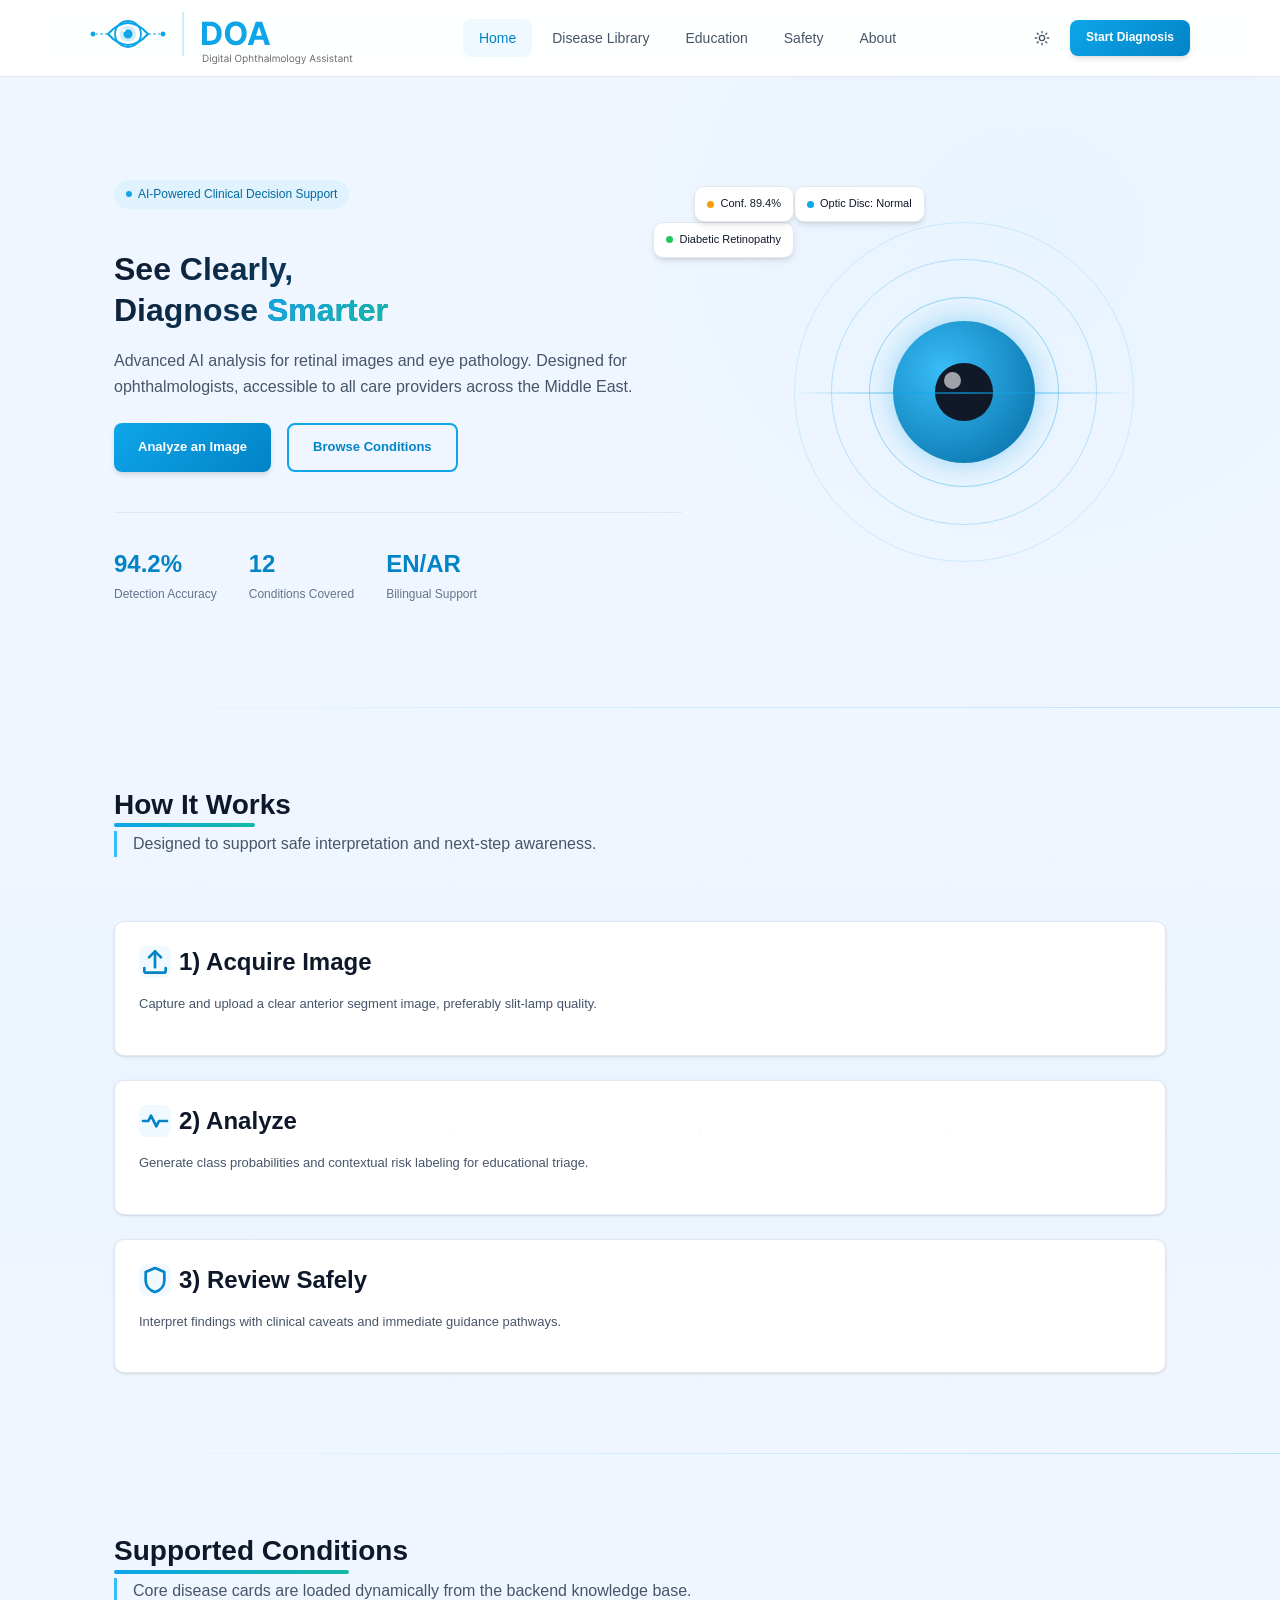
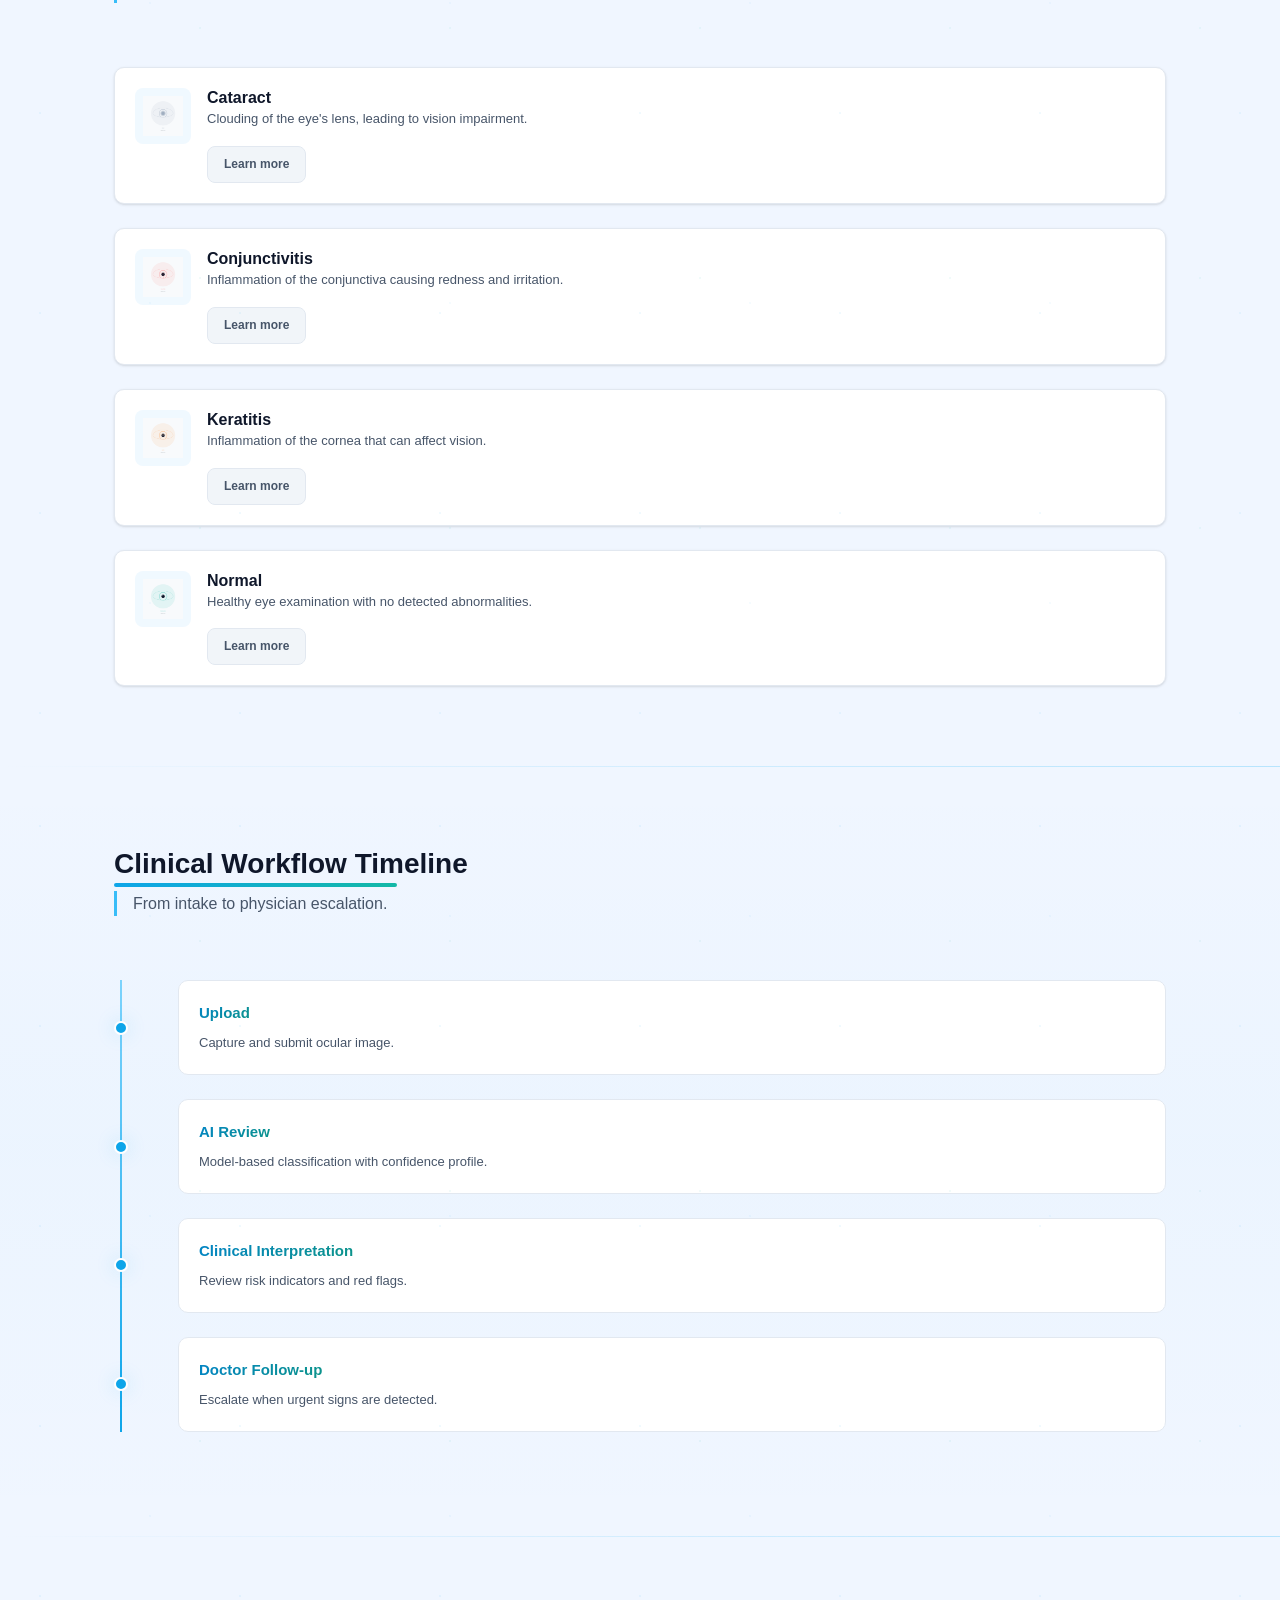
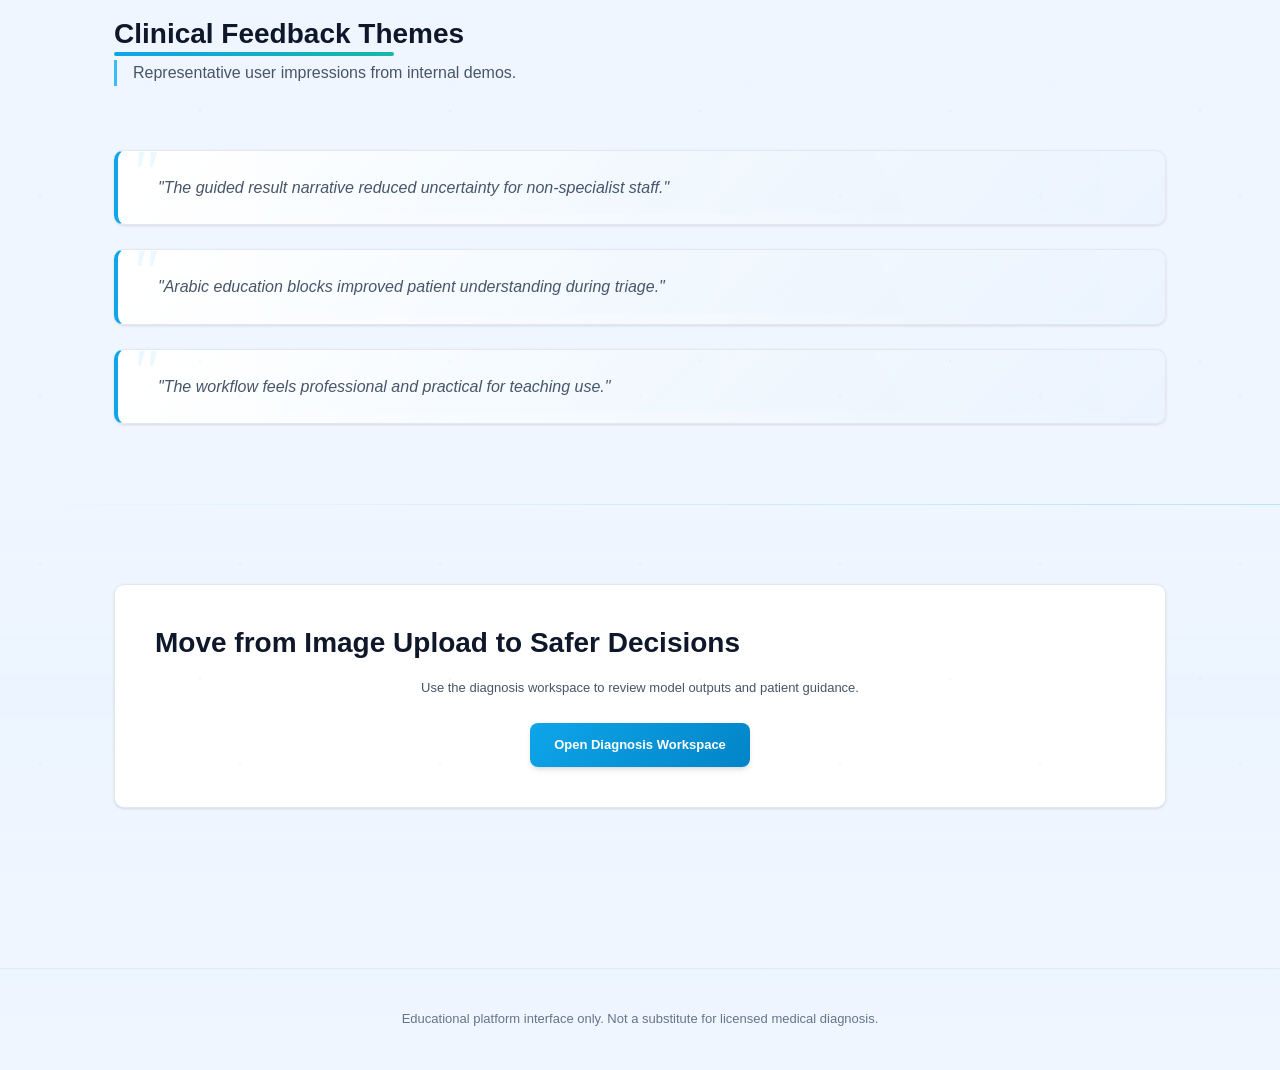
==== commit d74c2167: "Update prediction functionality and enhance AI service - Updated prediction result structure to incl" ====
--- a/frontend/pages/index.html
+++ b/frontend/pages/index.html
@@ -17,7 +17,7 @@
   <header class="topbar">
     <div class="container topbar-inner">
       <a class="brand" href="index.html"><img src="../assets/doa_header_logo.svg" alt="Digital Ophthalmology Assistant" class="brand-logo" /></a>
-      <!-- <button class="nav-toggle" type="button" aria-expanded="false" aria-controls="site-nav" aria-label="Toggle navigation"><span class="icon" data-icon="settings"></span>Menu</button> -->
+      <button class="nav-toggle" type="button" aria-expanded="false" aria-controls="site-nav" aria-label="Toggle navigation"><span class="icon" data-icon="settings"></span><span>Menu</span></button>
       <nav id="site-nav" class="nav" aria-label="Primary">
         <a href="index.html" aria-current="page">Home</a>
         <a href="diseases.html">Disease Library</a>
@@ -25,9 +25,9 @@
         <a href="safety.html">Safety</a>
         <a href="about.html">About</a>
       </nav>
-      <div>
+      <div class="topbar-actions">
         <button id="theme-toggle" class="theme-toggle" type="button" aria-label="Toggle theme"><span class="icon theme-icon" data-icon="sun"></span></button>
-        <a class="btn btn-primary btn-sm header-btn"   href="diagnose.html">
+        <a class="btn btn-primary btn-sm header-btn" href="diagnose.html">
           Start Diagnosis
         </a>
       </div>
@@ -67,9 +67,9 @@
               </div>
               <div class="scan-line"></div>
               <div class="ai-badges">
-                <div class="ai-badge badge-1"><div class="dot" style="background:var(--success-500)"></div>Diabetic Retinopathy</div>
-                <div class="ai-badge badge-2"><div class="dot" style="background:var(--primary-500)"></div>Optic Disc: Normal</div>
-                <div class="ai-badge badge-3"><div class="dot" style="background:var(--warning-500)"></div>Conf. 89.4%</div>
+                <div class="ai-badge badge-1"><div class="dot dot-success"></div>Diabetic Retinopathy</div>
+                <div class="ai-badge badge-2"><div class="dot dot-primary"></div>Optic Disc: Normal</div>
+                <div class="ai-badge badge-3"><div class="dot dot-warning"></div>Conf. 89.4%</div>
               </div>
             </div>
           </div>
@@ -141,10 +141,10 @@
 
     <section class="section reveal reveal-scale">
       <div class="container">
-        <div class="card stack" style="text-align:center;">
+        <div class="card stack cta-card cta-card-center">
           <h2>Move from Image Upload to Safer Decisions</h2>
           <p class="small">Use the diagnosis workspace to review model outputs and patient guidance.</p>
-          <div class="actions" style="justify-content:center;">
+          <div class="actions actions-center">
             <a class="btn btn-primary" href="diagnose.html">Open Diagnosis Workspace</a>
           </div>
         </div>
--- a/frontend/styles/styles.css
+++ b/frontend/styles/styles.css
@@ -352,7 +352,14 @@
   justify-content: space-between;
 }
 
-.header-btn{
+.topbar-actions {
+  display: flex;
+  align-items: center;
+  gap: var(--space-2);
+  margin-left: auto;
+}
+
+.header-btn {
   display: none !important;
 }
 
@@ -372,9 +379,9 @@
 }
 
 .brand-logo {
-  /* width: auto; */
-  /* max-height: 70px; */
-  /* object-fit: contain; */
+  width: auto;
+  height: 52px;
+  object-fit: contain;
 }
 
 /* Navigation */
@@ -391,6 +398,11 @@
   transition: all var(--transition-fast);
 }
 
+.nav-toggle span:last-child {
+  font-size: var(--text-xs);
+  font-weight: var(--font-semibold);
+}
+
 .nav-toggle:hover,
 .theme-toggle:hover {
   background: var(--bg-tertiary);
@@ -444,7 +456,14 @@
 
 @media (min-width: 900px) {
   .nav-toggle { display: none; }
-  
+
+  .topbar-inner {
+    display: grid;
+    grid-template-columns: minmax(220px, auto) 1fr auto;
+    align-items: center;
+    gap: var(--space-6);
+  }
+
   .nav {
     display: flex;
     flex-direction: row;
@@ -453,15 +472,43 @@
     background: transparent;
     border: none;
     box-shadow: none;
-    /* margin-left: auto; */
+    justify-content: center;
+    align-items: center;
     gap: var(--space-1);
   }
-  .header-btn{
+
+  .topbar-actions {
+    margin-left: 0;
+    justify-self: end;
+  }
+
+  .header-btn {
     display: inline-flex !important;
   }
+
   .nav a {
     padding: var(--space-2) var(--space-4);
     font-size: 14px;
+  }
+}
+
+@media (max-width: 899px) {
+  .topbar-inner {
+    flex-wrap: wrap;
+  }
+
+  .topbar-actions {
+    order: 2;
+    margin-left: 0;
+  }
+
+  .nav-toggle {
+    order: 1;
+    margin-left: auto;
+  }
+
+  .brand {
+    order: 0;
   }
 }
 
@@ -767,6 +814,10 @@
   flex-shrink: 0;
   display: inline-block;
 }
+
+.ai-badge .dot-success { background: var(--success-500); }
+.ai-badge .dot-primary { background: var(--primary-500); }
+.ai-badge .dot-warning { background: var(--warning-500); }
 
 .badge-1 {
   top: 5%;
@@ -948,6 +999,10 @@
   flex-wrap: wrap;
   gap: var(--space-4);
   margin-top: var(--space-6);
+}
+
+.actions-center {
+  justify-content: center;
 }
 
 /* ============================================
@@ -1078,6 +1133,10 @@
 html[data-theme="dark"] .status.done { background: var(--success-900); color: var(--success-300); }
 html[data-theme="dark"] .status.error { background: var(--danger-900); color: var(--danger-300); }
 
+@keyframes spin {
+  to { transform: rotate(360deg); }
+}
+
 @keyframes pulse {
   0%, 100% { opacity: 1; }
   50% { opacity: 0.4; }
@@ -1175,15 +1234,549 @@
 /* ============================================
    11. DIAGNOSE LAYOUT
    ============================================ */
+.diagnose-shell {
+  max-width: var(--container-max);
+  margin: 0 auto;
+  padding: var(--space-8) var(--space-5);
+}
+
+.page-shell {
+  padding-top: var(--space-9);
+}
+
+.page-stack {
+  gap: var(--space-7);
+}
+
+.page-head {
+  margin-bottom: 0;
+}
+
+.diagnose-hero {
+  display: grid;
+  gap: var(--space-5);
+  margin-bottom: var(--space-7);
+}
+
+.diagnose-hero-copy h1 {
+  margin: var(--space-2) 0 var(--space-3);
+  font-size: clamp(2rem, 4vw, 3rem);
+}
+
+.diagnose-hero-copy p {
+  max-width: 62ch;
+  color: var(--text-secondary);
+  margin: 0;
+}
+
+.diagnose-hero-note {
+  padding: var(--space-5);
+  border-radius: 20px;
+  background:
+    radial-gradient(circle at top right, rgba(56, 189, 248, 0.12), transparent 42%),
+    linear-gradient(180deg, var(--bg-primary), var(--bg-secondary));
+}
+
+.diagnose-hero-note h3 {
+  font-size: var(--text-lg);
+  margin-bottom: var(--space-3);
+}
+
+.diagnose-checklist li {
+  align-items: flex-start;
+}
+
+.diagnose-checklist .icon {
+  margin-top: 0.2rem;
+  color: var(--primary-600);
+}
+
+.panel-card {
+  padding: var(--space-6);
+  border-radius: 22px;
+  box-shadow: var(--shadow-lg);
+}
+
+.panel-head {
+  display: flex;
+  align-items: flex-start;
+  justify-content: space-between;
+  gap: var(--space-4);
+  margin-bottom: var(--space-5);
+}
+
+.panel-head h2 {
+  font-size: var(--text-xl);
+  margin: 0;
+}
+
+.eyebrow {
+  margin: 0 0 var(--space-1);
+  color: var(--text-tertiary);
+  font-size: var(--text-xs);
+  text-transform: uppercase;
+  letter-spacing: 0.12em;
+}
+
+.panel-tag {
+  padding: 0.35rem 0.7rem;
+  border-radius: var(--radius-full);
+  background: var(--primary-50);
+  color: var(--primary-700);
+  font-size: var(--text-xs);
+  font-weight: var(--font-semibold);
+  border: 1px solid var(--primary-200);
+}
+
+html[data-theme="dark"] .panel-tag {
+  background: var(--primary-900);
+  color: var(--primary-300);
+  border-color: var(--primary-700);
+}
+
 .diagnose-layout {
   display: grid;
   gap: var(--space-8);
 }
 
 @media (min-width: 900px) {
+  .diagnose-hero {
+    grid-template-columns: 1.45fr 0.95fr;
+    align-items: end;
+  }
+
   .diagnose-layout {
-    grid-template-columns: 1fr 1fr;
-  }
+    grid-template-columns: minmax(0, 0.95fr) minmax(0, 1.05fr);
+    align-items: start;
+  }
+}
+
+.diagnose-dropzone {
+  margin-bottom: var(--space-5);
+  padding: var(--space-9) var(--space-5);
+  border-color: var(--primary-300);
+  background:
+    radial-gradient(circle at top, rgba(56, 189, 248, 0.12), transparent 55%),
+    var(--primary-50);
+}
+
+html[data-theme="dark"] .diagnose-dropzone {
+  background:
+    radial-gradient(circle at top, rgba(56, 189, 248, 0.12), transparent 55%),
+    var(--bg-secondary);
+}
+
+.dropzone-mark {
+  width: 68px;
+  height: 68px;
+  border-radius: 18px;
+  margin: 0 auto var(--space-4);
+  display: grid;
+  place-items: center;
+  font-size: 2rem;
+  color: var(--primary-600);
+  background: rgba(255, 255, 255, 0.7);
+  border: 1px solid rgba(14, 165, 233, 0.18);
+  box-shadow: var(--shadow-sm);
+}
+
+.diagnose-dropzone h3 {
+  font-size: var(--text-xl);
+  margin-bottom: var(--space-2);
+}
+
+.diagnose-dropzone p {
+  margin: 0;
+  color: var(--text-secondary);
+}
+
+.diagnose-preview {
+  min-height: 300px;
+  margin-bottom: var(--space-4);
+  background:
+    radial-gradient(circle at 30% 20%, rgba(56, 189, 248, 0.18), transparent 32%),
+    radial-gradient(circle at 80% 100%, rgba(34, 197, 94, 0.16), transparent 30%),
+    var(--bg-tertiary);
+}
+
+.preview-placeholder {
+  display: grid;
+  gap: var(--space-2);
+  text-align: center;
+  padding: var(--space-6);
+  color: var(--text-secondary);
+}
+
+.preview-kicker {
+  font-size: var(--text-xs);
+  font-weight: var(--font-semibold);
+  letter-spacing: 0.12em;
+  text-transform: uppercase;
+  color: var(--text-tertiary);
+}
+
+.quality-card {
+  padding: var(--space-4);
+  border-radius: 16px;
+  background: var(--bg-tertiary);
+  border: 1px solid var(--border-primary);
+  margin-bottom: var(--space-3);
+}
+
+.library-tabs {
+  margin-top: var(--space-4);
+}
+
+.quality-head {
+  display: flex;
+  justify-content: space-between;
+  gap: var(--space-3);
+  font-size: var(--text-sm);
+  color: var(--text-secondary);
+  margin-bottom: var(--space-2);
+}
+
+.quality-track {
+  height: 8px;
+  overflow: hidden;
+  border-radius: var(--radius-full);
+  background: rgba(148, 163, 184, 0.18);
+}
+
+.quality-bar {
+  width: 0%;
+  height: 100%;
+  border-radius: inherit;
+  background: linear-gradient(90deg, var(--warning-500), var(--success-500));
+  transition: width 0.8s ease;
+}
+
+.diagnose-actions {
+  display: grid;
+  gap: var(--space-3);
+  margin-top: var(--space-4);
+}
+
+.diagnose-btn,
+.diagnose-btn-secondary {
+  width: 100%;
+}
+
+.diagnose-btn {
+  min-height: 50px;
+  border: none;
+  border-radius: 14px;
+  background: linear-gradient(135deg, var(--sky), var(--sky-dark));
+  box-shadow: 0 16px 28px -22px rgba(2, 132, 199, 0.9);
+}
+
+.panel-footnote {
+  margin: var(--space-4) 0 0;
+  font-size: var(--text-xs);
+  color: var(--text-tertiary);
+  text-align: center;
+}
+
+.status-block {
+  width: 100%;
+  display: flex;
+  padding: var(--space-4);
+  border-radius: 14px;
+  margin-bottom: var(--space-5);
+}
+
+.status.review {
+  background: var(--warning-50);
+  color: var(--warning-700);
+}
+
+.status.review .dot {
+  background: var(--warning-500);
+}
+
+html[data-theme="dark"] .status.review {
+  background: var(--warning-900);
+  color: var(--warning-300);
+}
+
+.diagnose-loading {
+  padding: var(--space-4);
+  background: var(--warning-50);
+  border-radius: 14px;
+  margin-bottom: var(--space-5);
+}
+
+.diagnose-loading.hidden {
+  display: none !important;
+}
+
+html[data-theme="dark"] .diagnose-loading {
+  background: var(--warning-900);
+}
+
+.diagnose-loading-row {
+  display: flex;
+  align-items: center;
+  gap: var(--space-2);
+  font-size: var(--text-sm);
+  color: var(--warning-700);
+}
+
+html[data-theme="dark"] .diagnose-loading-row {
+  color: var(--warning-300);
+}
+
+.diagnose-spinner {
+  width: 12px;
+  height: 12px;
+  border: 2px solid var(--warning-500);
+  border-top-color: transparent;
+  border-radius: 50%;
+  animation: spin 0.8s linear infinite;
+}
+
+.diagnose-empty {
+  padding: var(--space-9) 0;
+  color: var(--text-tertiary);
+}
+
+.result-hero {
+  display: grid;
+  gap: var(--space-4);
+  margin-top: var(--space-4);
+  margin-bottom: var(--space-5);
+}
+
+.signal-banner {
+  padding: clamp(var(--space-4), 3vw, var(--space-5));
+  border-radius: 20px;
+  border: 1px solid var(--border-primary);
+  background:
+    linear-gradient(180deg, rgba(255, 255, 255, 0.7), transparent),
+    var(--bg-tertiary);
+  box-shadow: 0 20px 38px -30px rgba(15, 23, 42, 0.35);
+}
+
+.signal-banner.safe {
+  background: linear-gradient(180deg, rgba(34, 197, 94, 0.08), transparent), var(--success-50);
+  border-color: rgba(34, 197, 94, 0.25);
+}
+
+.signal-banner.review {
+  background: linear-gradient(180deg, rgba(245, 158, 11, 0.1), transparent), var(--warning-50);
+  border-color: rgba(245, 158, 11, 0.28);
+}
+
+.signal-banner h3 {
+  display: flex;
+  align-items: center;
+  gap: var(--space-2);
+  margin-bottom: var(--space-2);
+  font-size: var(--text-lg);
+}
+
+.signal-banner p {
+  margin: 0;
+  color: var(--text-secondary);
+}
+
+.result-title h3 {
+  font-size: clamp(1.35rem, 3vw, 1.8rem);
+  margin-bottom: var(--space-1);
+}
+
+.result-title p {
+  margin: 0;
+  color: var(--text-secondary);
+}
+
+.metric-strip {
+  display: grid;
+  gap: var(--space-3);
+  margin-top: var(--space-2);
+}
+
+.metric-tile {
+  padding: var(--space-3) var(--space-4);
+  border-radius: 18px;
+  background: linear-gradient(180deg, rgba(255,255,255,0.76), transparent), var(--bg-tertiary);
+  border: 1px solid var(--border-primary);
+  box-shadow: 0 10px 24px rgba(15, 23, 42, 0.04);
+}
+
+.metric-tile span {
+  display: block;
+  margin-bottom: var(--space-1);
+  color: var(--text-tertiary);
+  font-size: var(--text-xs);
+  text-transform: uppercase;
+  letter-spacing: 0.08em;
+}
+
+.metric-tile strong {
+  font-size: 1.15rem;
+}
+
+.confidence-panel {
+  margin-top: 0;
+}
+
+.confidence-panel h3 {
+  margin-bottom: var(--space-3);
+  font-size: var(--text-lg);
+}
+
+.confidence-list {
+  display: grid;
+  gap: var(--space-3);
+}
+
+.confidence-row {
+  display: grid;
+  gap: var(--space-2);
+}
+
+.confidence-meta {
+  display: flex;
+  justify-content: space-between;
+  gap: var(--space-3);
+  font-size: var(--text-sm);
+}
+
+.confidence-label {
+  display: flex;
+  gap: var(--space-2);
+  align-items: center;
+  color: var(--text-primary);
+}
+
+.confidence-value {
+  color: var(--text-secondary);
+  font-variant-numeric: tabular-nums;
+}
+
+.confidence-track {
+  height: 10px;
+  overflow: hidden;
+  border-radius: var(--radius-full);
+  background: rgba(148, 163, 184, 0.16);
+}
+
+.confidence-fill {
+  height: 100%;
+  border-radius: inherit;
+  background: linear-gradient(90deg, var(--sky), var(--teal));
+}
+
+.confidence-fill.is-top {
+  background: linear-gradient(90deg, var(--success-500), var(--teal));
+}
+
+.mini-note {
+  margin-top: var(--space-3);
+  color: var(--text-tertiary);
+  font-size: var(--text-xs);
+}
+
+@media (min-width: 640px) {
+  .metric-strip {
+    grid-template-columns: repeat(3, 1fr);
+  }
+}
+
+.result-card,
+.review-card,
+.guidance-card,
+.confidence-panel {
+  height: 100%;
+}
+
+.fact-list {
+  display: grid;
+  gap: var(--space-2);
+}
+
+.fact-row {
+  display: grid;
+  grid-template-columns: minmax(0, 1fr);
+  gap: var(--space-2);
+  padding: var(--space-3);
+  border-radius: 16px;
+  background: linear-gradient(180deg, rgba(255,255,255,0.72), transparent), var(--bg-tertiary);
+  border: 1px solid var(--border-primary);
+}
+
+.fact-label {
+  display: inline-flex;
+  align-items: center;
+  gap: var(--space-2);
+  color: var(--text-secondary);
+  font-size: var(--text-sm);
+  font-weight: var(--font-semibold);
+}
+
+.fact-value {
+  display: block;
+  width: 100%;
+  color: var(--text-primary);
+  font-size: clamp(0.98rem, 1.5vw, 1.08rem);
+  font-weight: var(--font-medium);
+  line-height: 1.35;
+  white-space: normal;
+  word-break: normal;
+  overflow-wrap: break-word;
+  min-width: 0;
+}
+
+.review-card {
+  background:
+    linear-gradient(180deg, rgba(245, 158, 11, 0.08), transparent),
+    var(--bg-primary);
+  border-color: rgba(245, 158, 11, 0.26);
+}
+
+.guidance-card {
+  background:
+    linear-gradient(180deg, rgba(14, 165, 233, 0.08), transparent),
+    var(--bg-primary);
+  border-color: rgba(14, 165, 233, 0.22);
+}
+
+.result-grid-primary {
+  align-items: start;
+}
+
+.result-grid-secondary {
+  align-items: start;
+}
+
+.result-grid-secondary-single {
+  grid-template-columns: minmax(0, 1fr);
+}
+
+.result-grid-secondary .card {
+  min-height: 100%;
+}
+
+.tech-details > p {
+  margin-bottom: var(--space-3);
+}
+
+.accordion-item {
+  border-radius: 18px;
+}
+
+.accordion-trigger {
+  padding: var(--space-5);
+}
+
+.accordion-panel-inner {
+  padding: var(--space-5);
+}
+
+.api-json {
+  max-height: 420px;
+  overflow: auto;
 }
 
 /* ============================================
@@ -1389,6 +1982,81 @@
   border: 1px solid var(--border-primary);
   border-radius: var(--radius-lg);
   transition: all var(--transition-fast);
+}
+
+.cta-card {
+  padding: clamp(var(--space-6), 4vw, var(--space-8));
+}
+
+.cta-card-center {
+  text-align: center;
+}
+
+.surface-message {
+  padding: var(--space-5);
+  border-radius: var(--radius-lg);
+  background: var(--bg-primary);
+  border: 1px solid var(--border-primary);
+  box-shadow: var(--shadow-sm);
+}
+
+.disease-tile {
+  display: flex;
+  gap: var(--space-4);
+  align-items: flex-start;
+}
+
+.disease-tile-media {
+  width: 56px;
+  height: 56px;
+  object-fit: contain;
+  flex-shrink: 0;
+}
+
+.disease-tile-body {
+  flex: 1;
+  min-width: 0;
+}
+
+.disease-tile-body h3 {
+  margin-bottom: var(--space-2);
+}
+
+.disease-tile-body .btn {
+  margin-top: var(--space-2);
+}
+
+.disease-detail-head {
+  display: flex;
+  gap: var(--space-4);
+  align-items: flex-start;
+  flex-wrap: wrap;
+}
+
+.disease-detail-media {
+  width: 64px;
+  height: 64px;
+  object-fit: contain;
+  flex-shrink: 0;
+}
+
+.disease-detail-title {
+  flex: 1;
+  min-width: 0;
+}
+
+.stack-panel {
+  margin-top: var(--space-4);
+}
+
+.stack-panel-danger {
+  border-color: var(--danger-300);
+  background: var(--danger-50);
+}
+
+.section-card-list {
+  display: grid;
+  gap: var(--space-6);
 }
 
 .history-entry:hover {
@@ -1795,8 +2463,44 @@
 }
 
 @media (min-width: 768px) {
-  .result-grid {
+  .result-grid-primary {
     grid-template-columns: repeat(2, 1fr);
+  }
+
+  .result-grid-secondary {
+    grid-template-columns: repeat(2, minmax(0, 1fr));
+  }
+
+  .result-grid-secondary-single {
+    grid-template-columns: minmax(0, 1fr);
+  }
+}
+
+@media (min-width: 960px) {
+  .result-hero {
+    gap: var(--space-3);
+  }
+
+  .metric-strip {
+    gap: var(--space-2);
+  }
+}
+
+@media (max-width: 767px) {
+  .result-header {
+    gap: var(--space-2);
+  }
+
+  .metric-strip {
+    gap: var(--space-2);
+  }
+
+  .metric-tile {
+    border-radius: 16px;
+  }
+
+  .fact-row {
+    border-radius: 14px;
   }
 }
 
@@ -3005,4 +3709,4 @@
     box-shadow: none;
     border: 1px solid #ccc;
   }
-}+}
